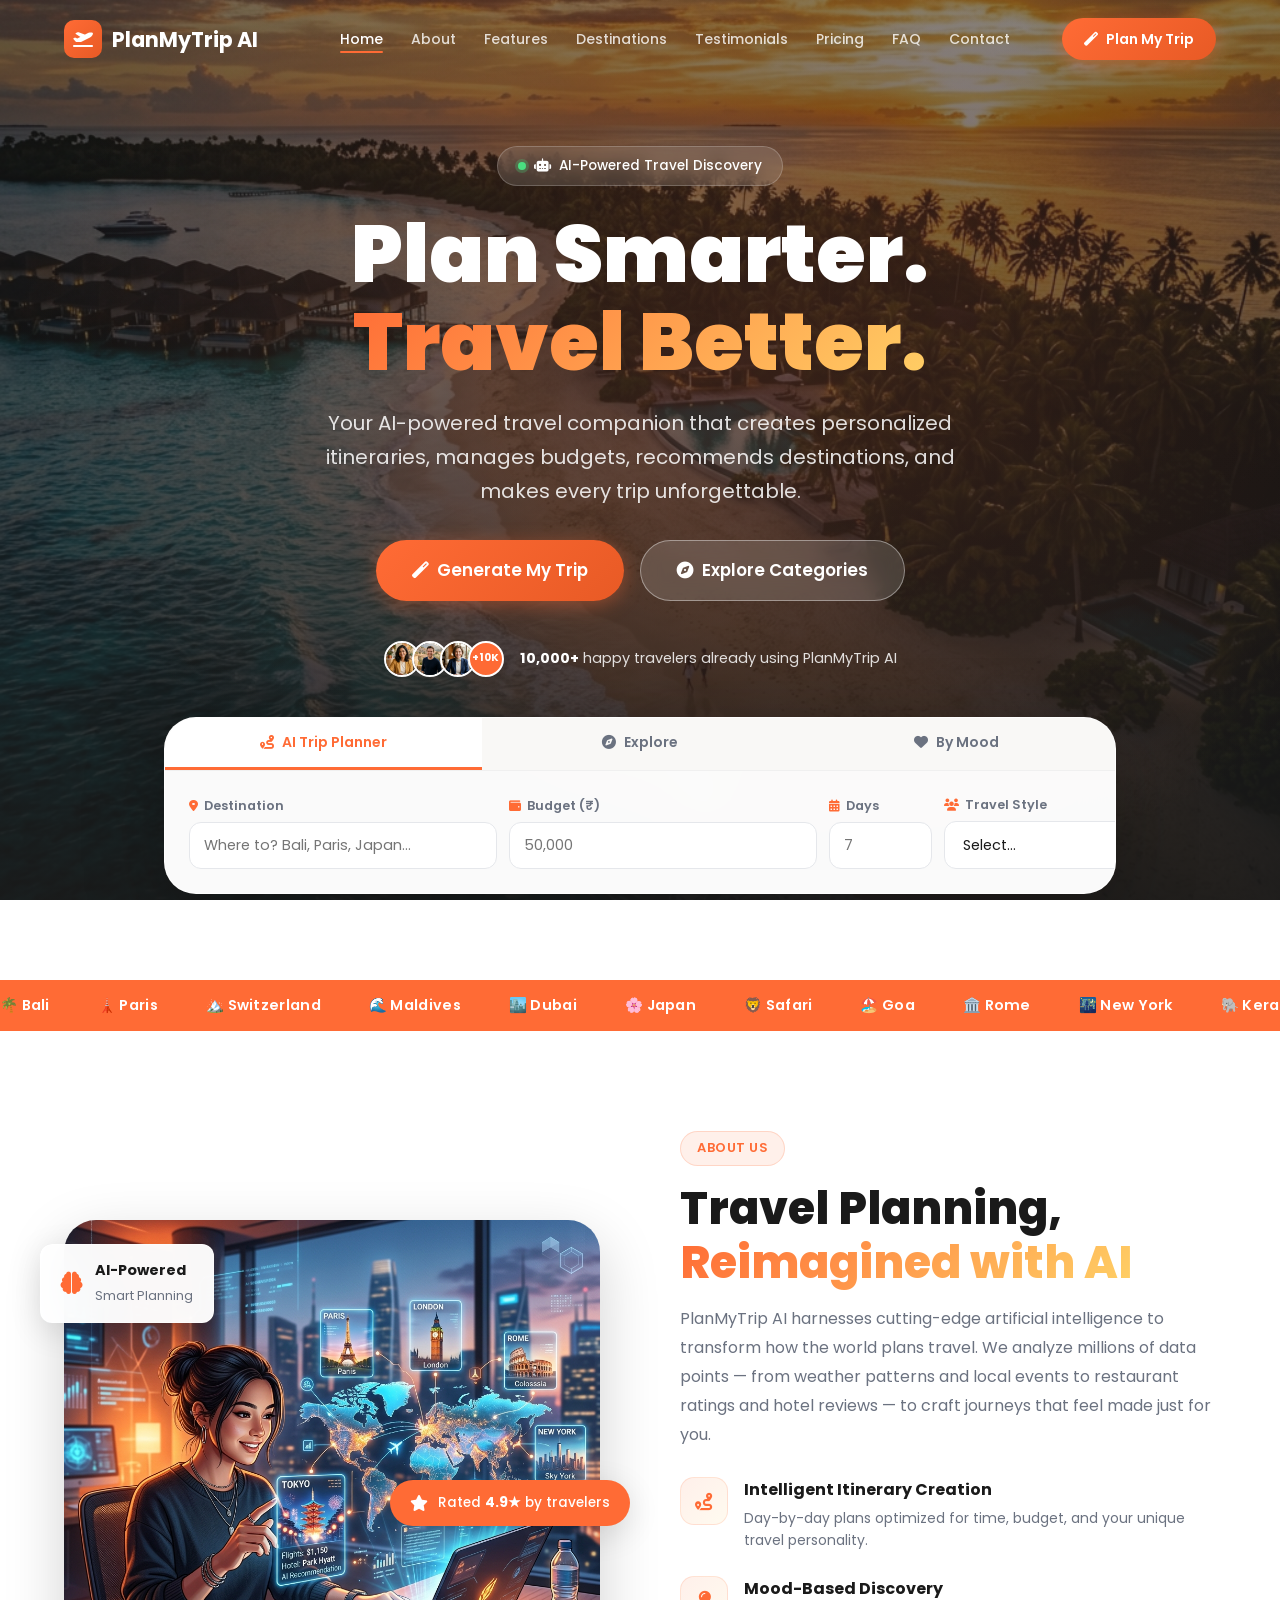
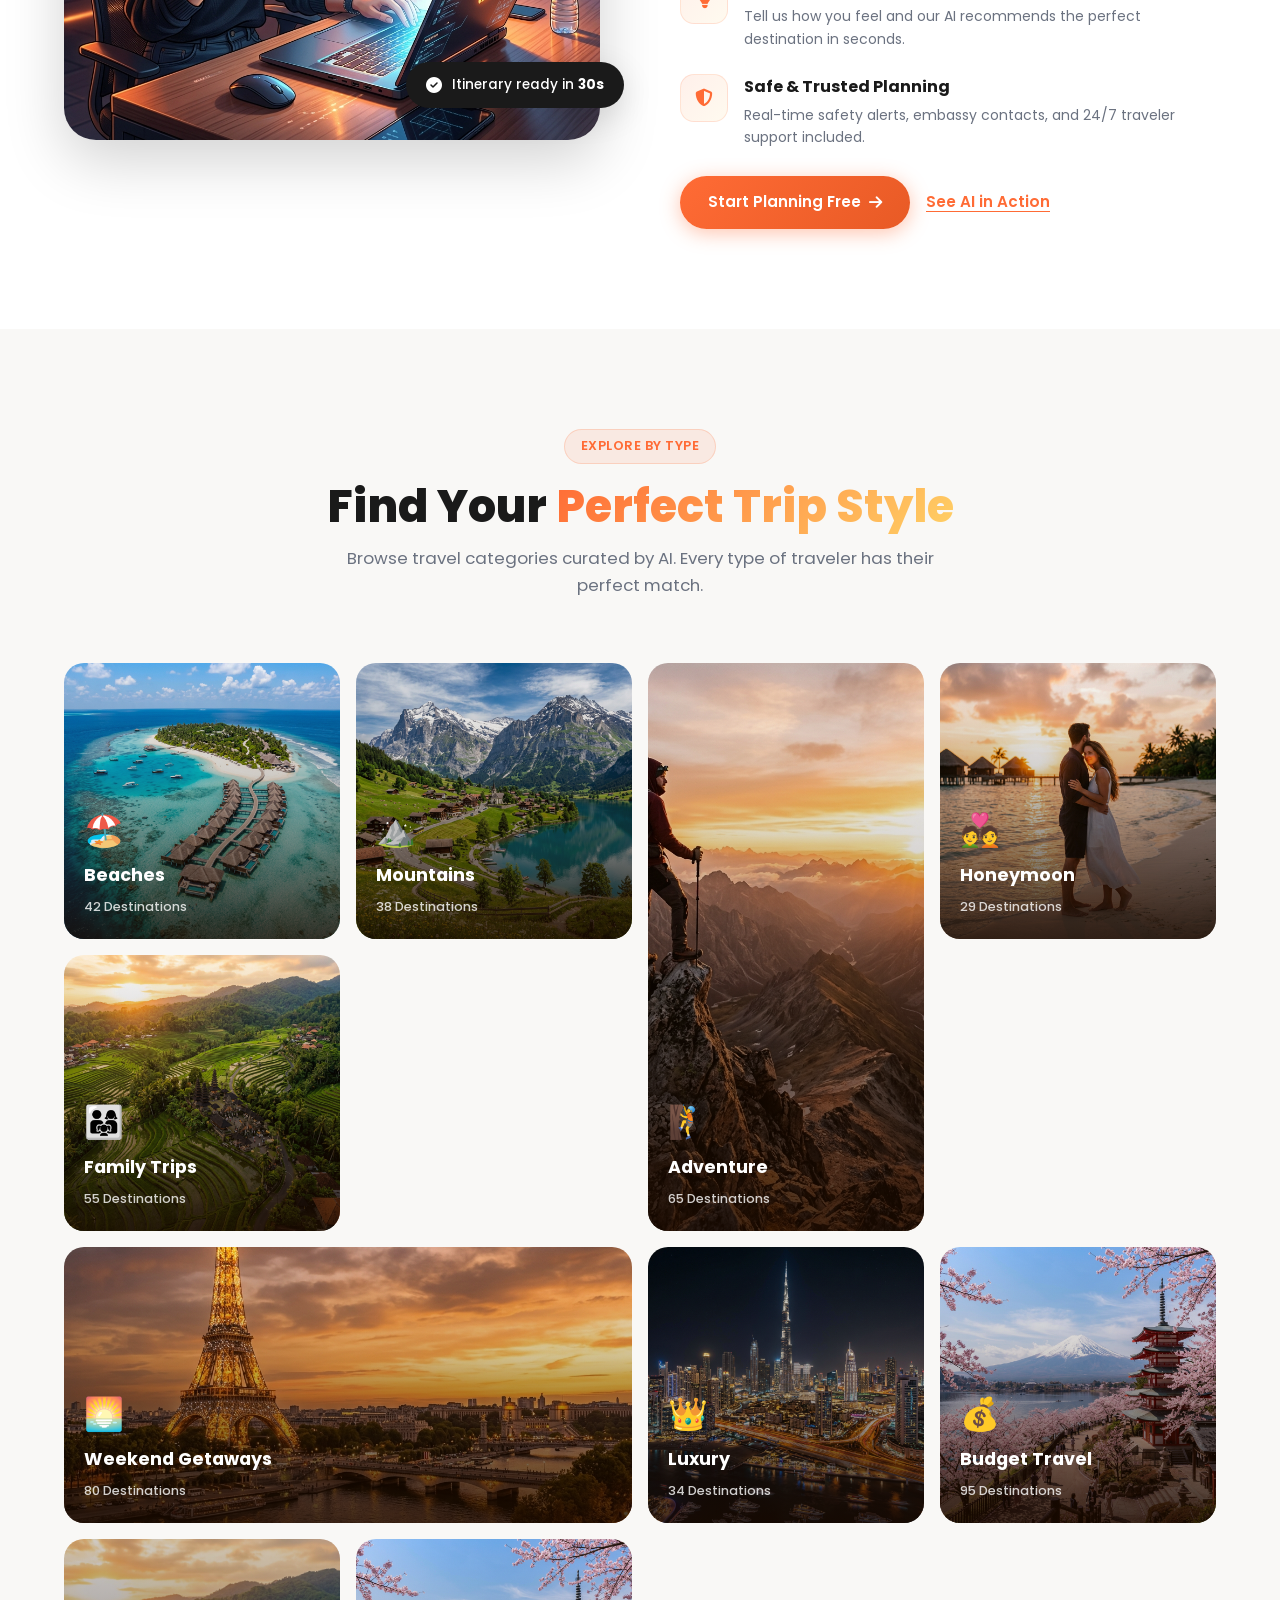
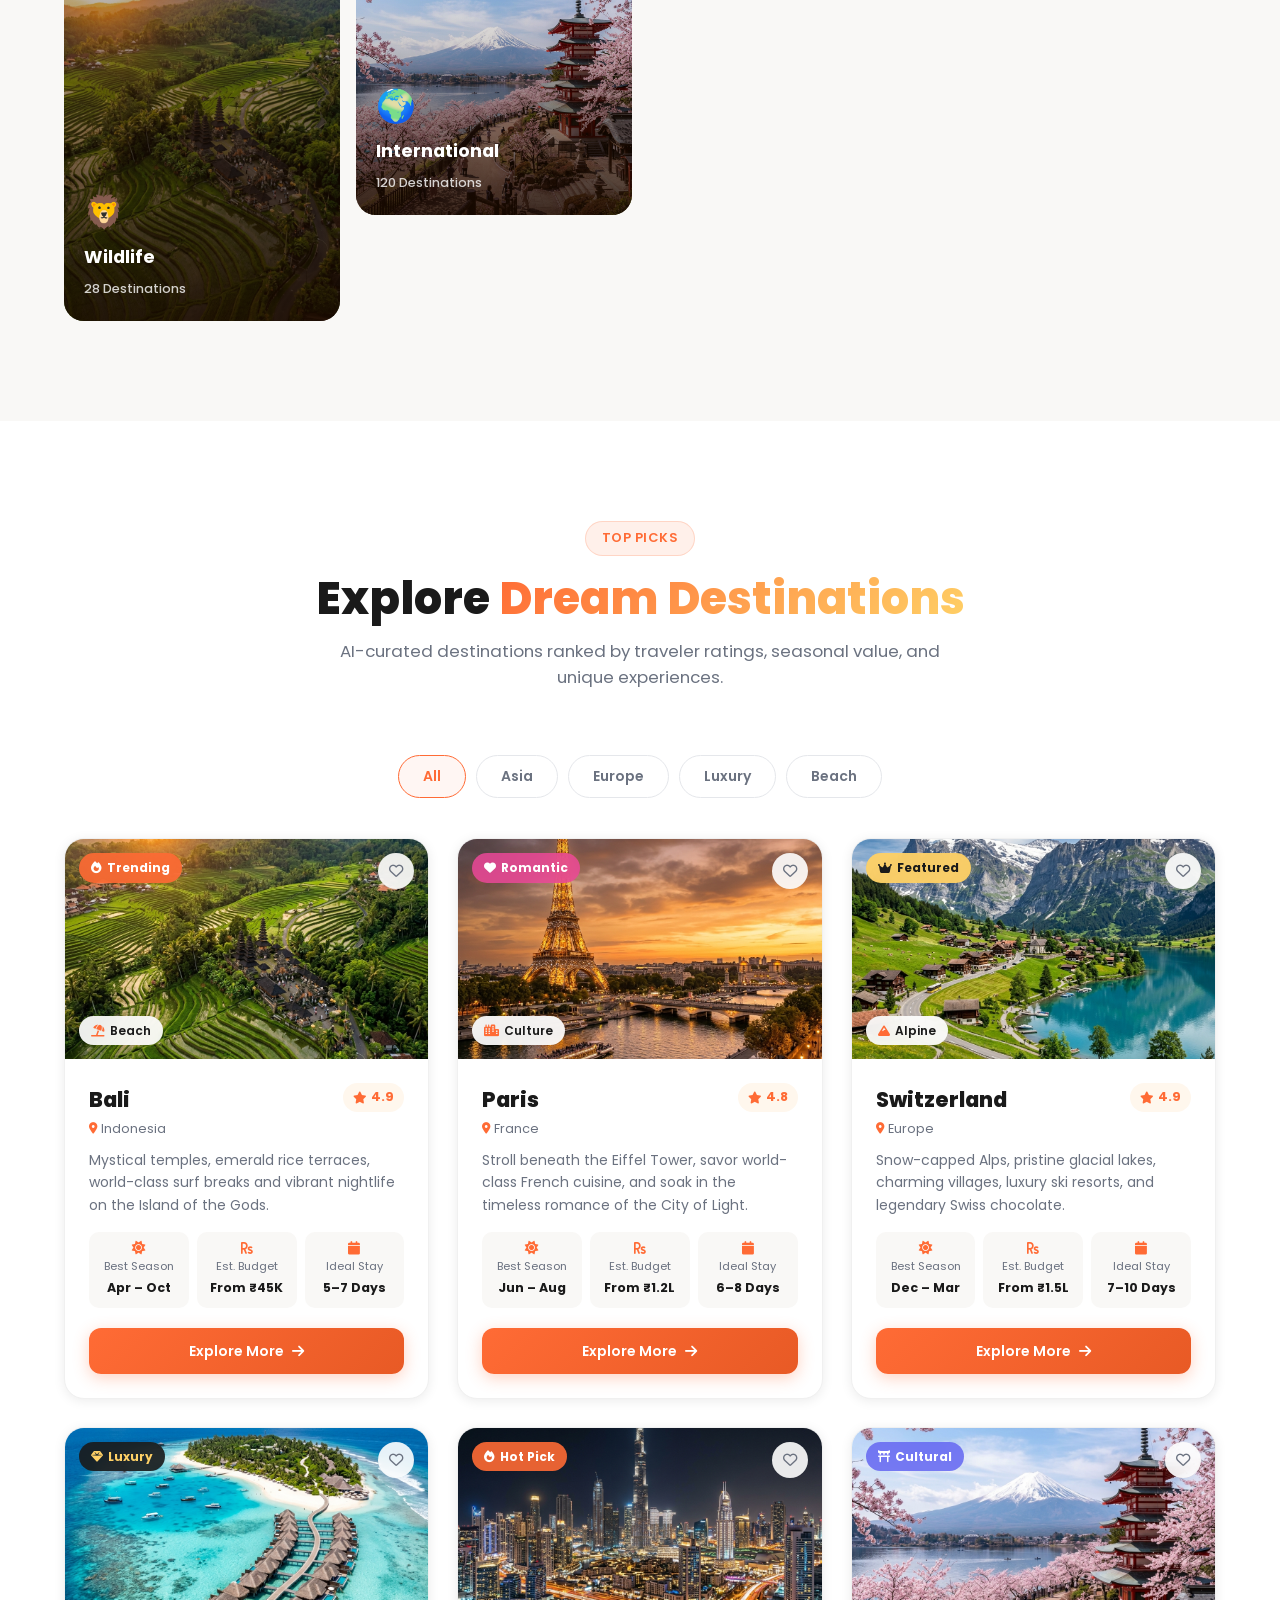
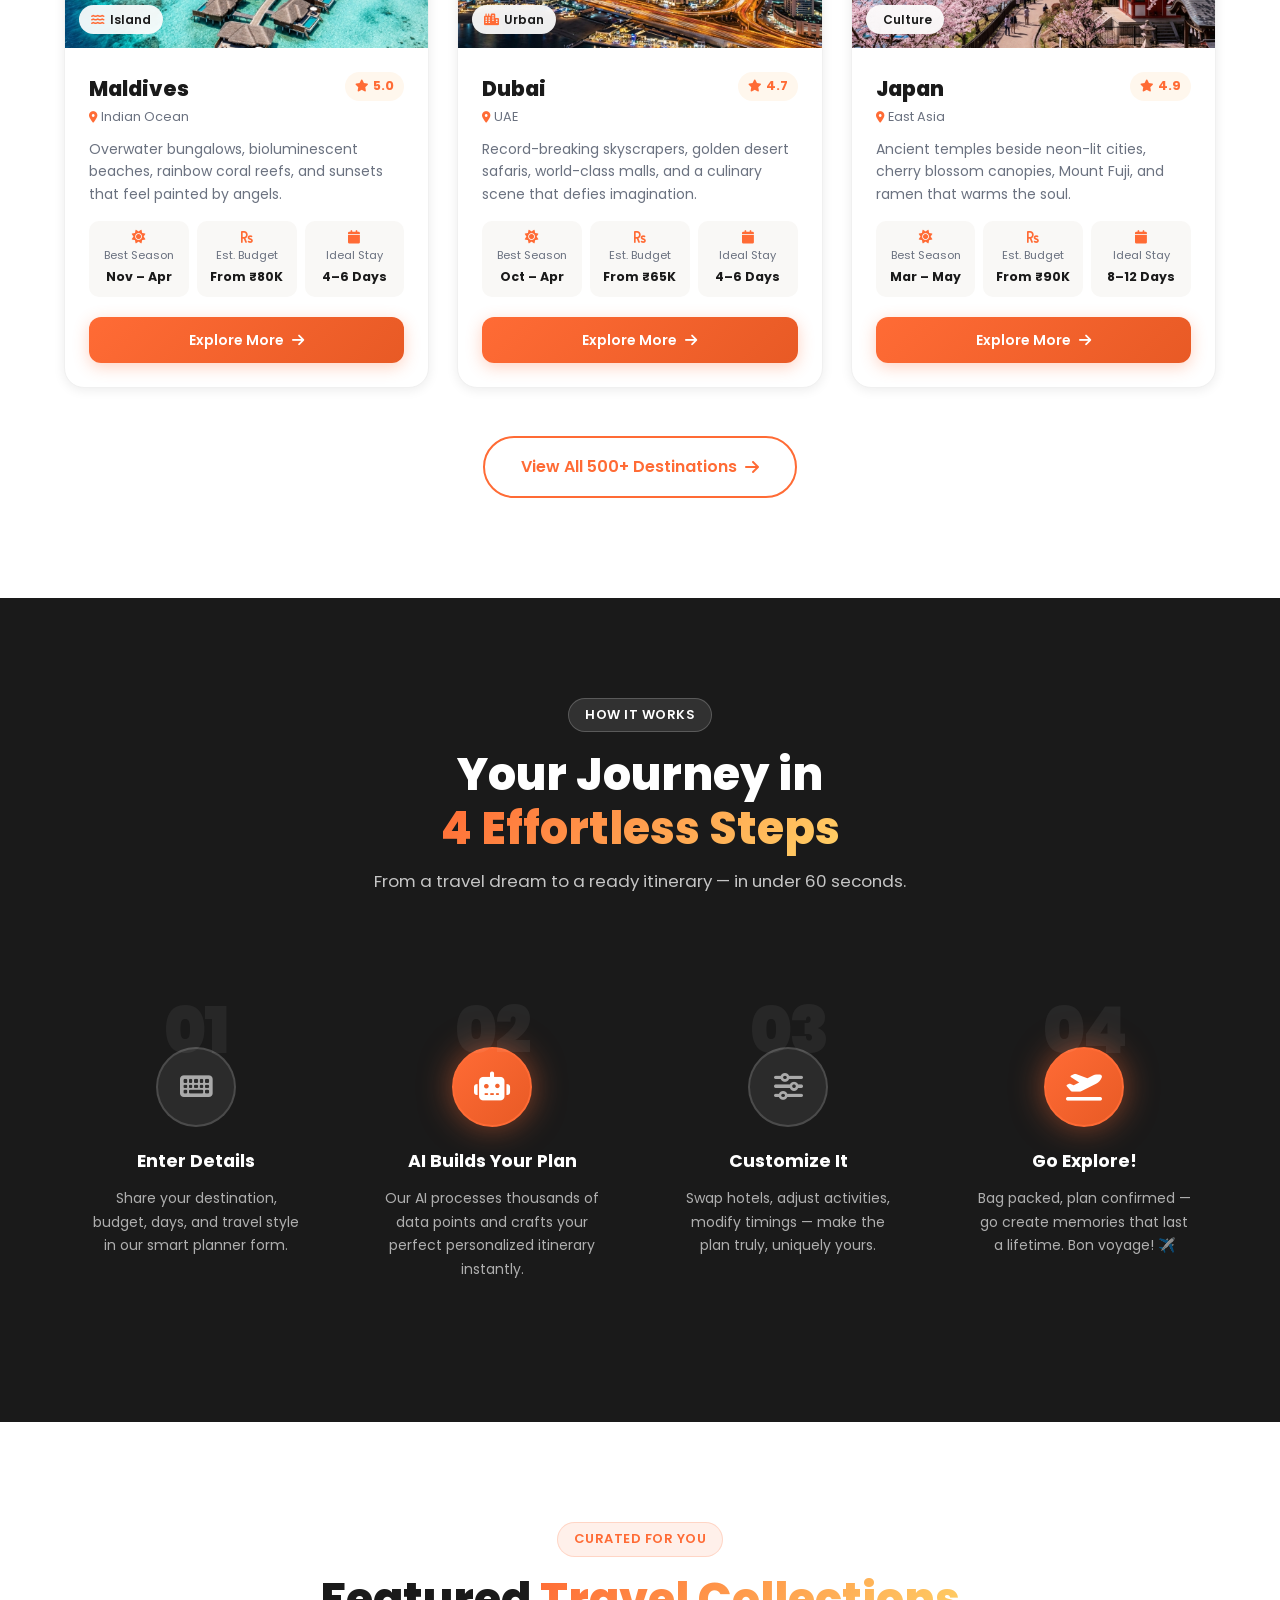
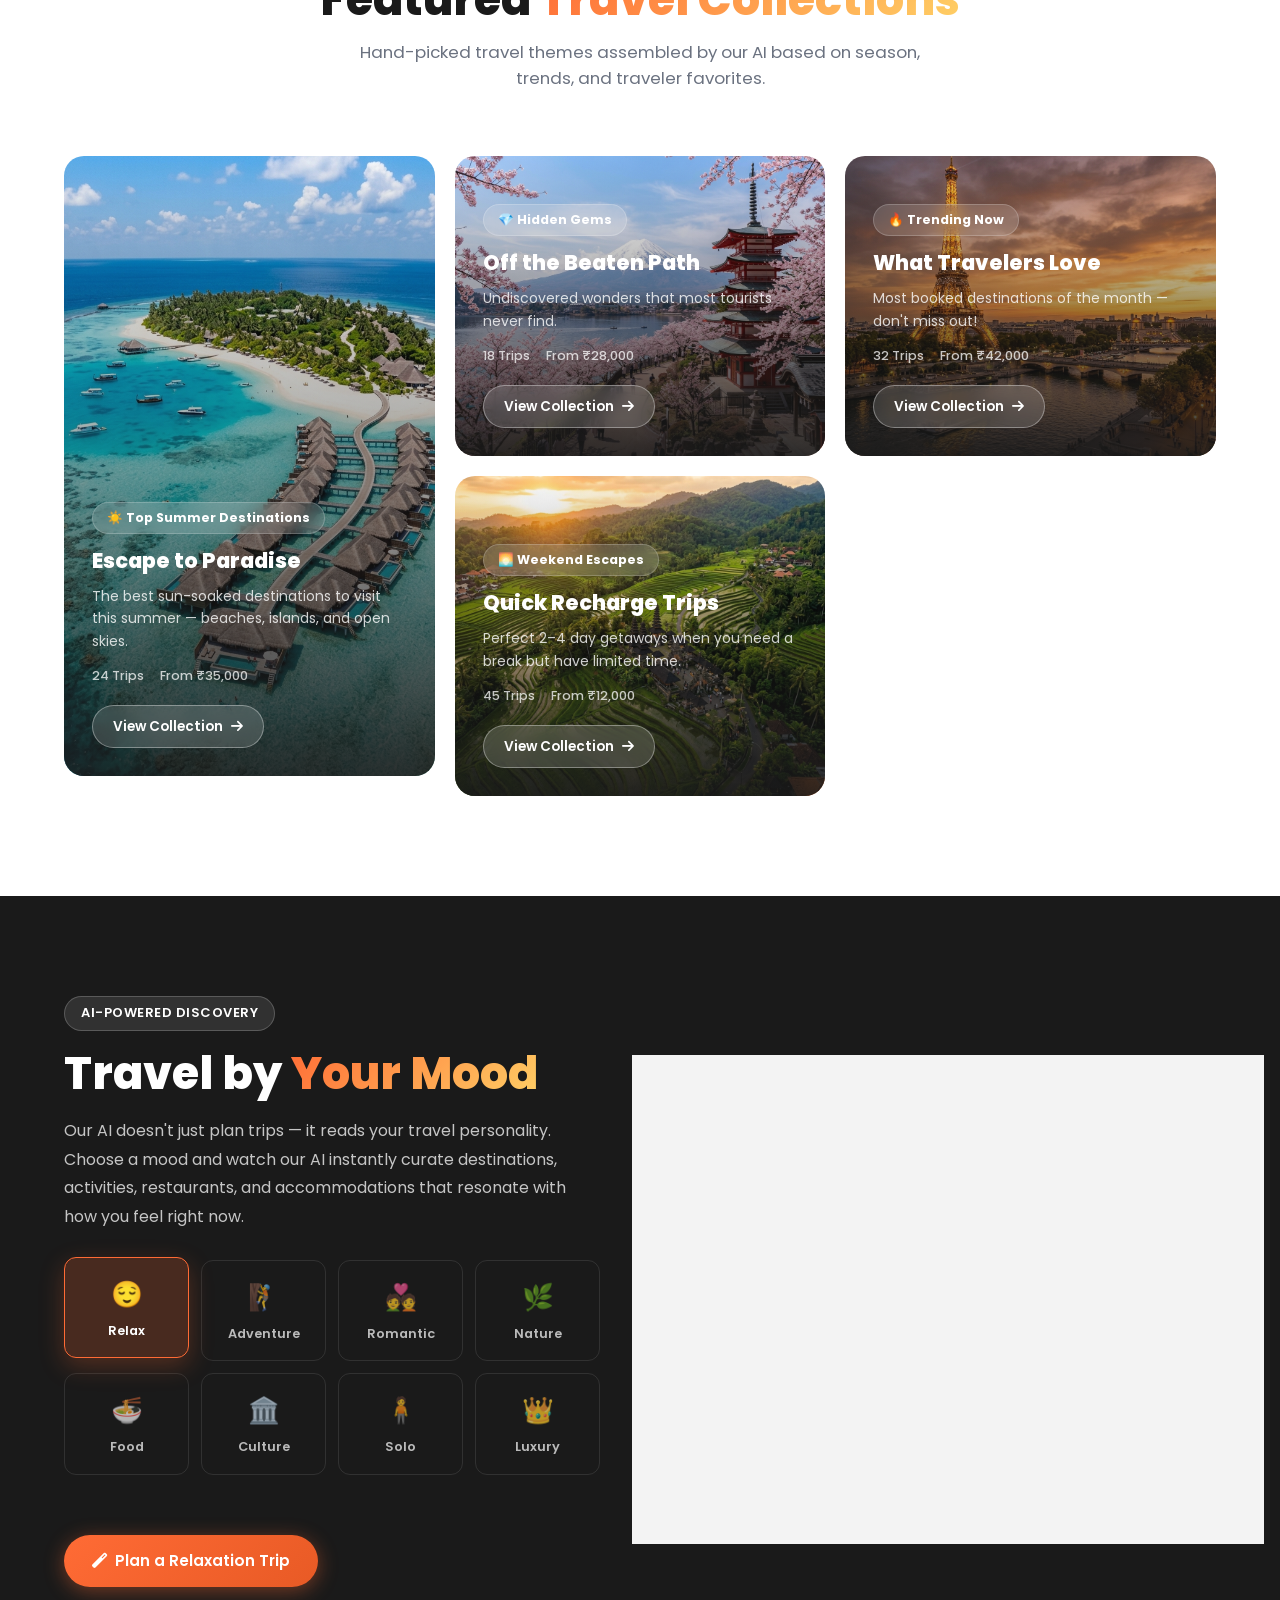
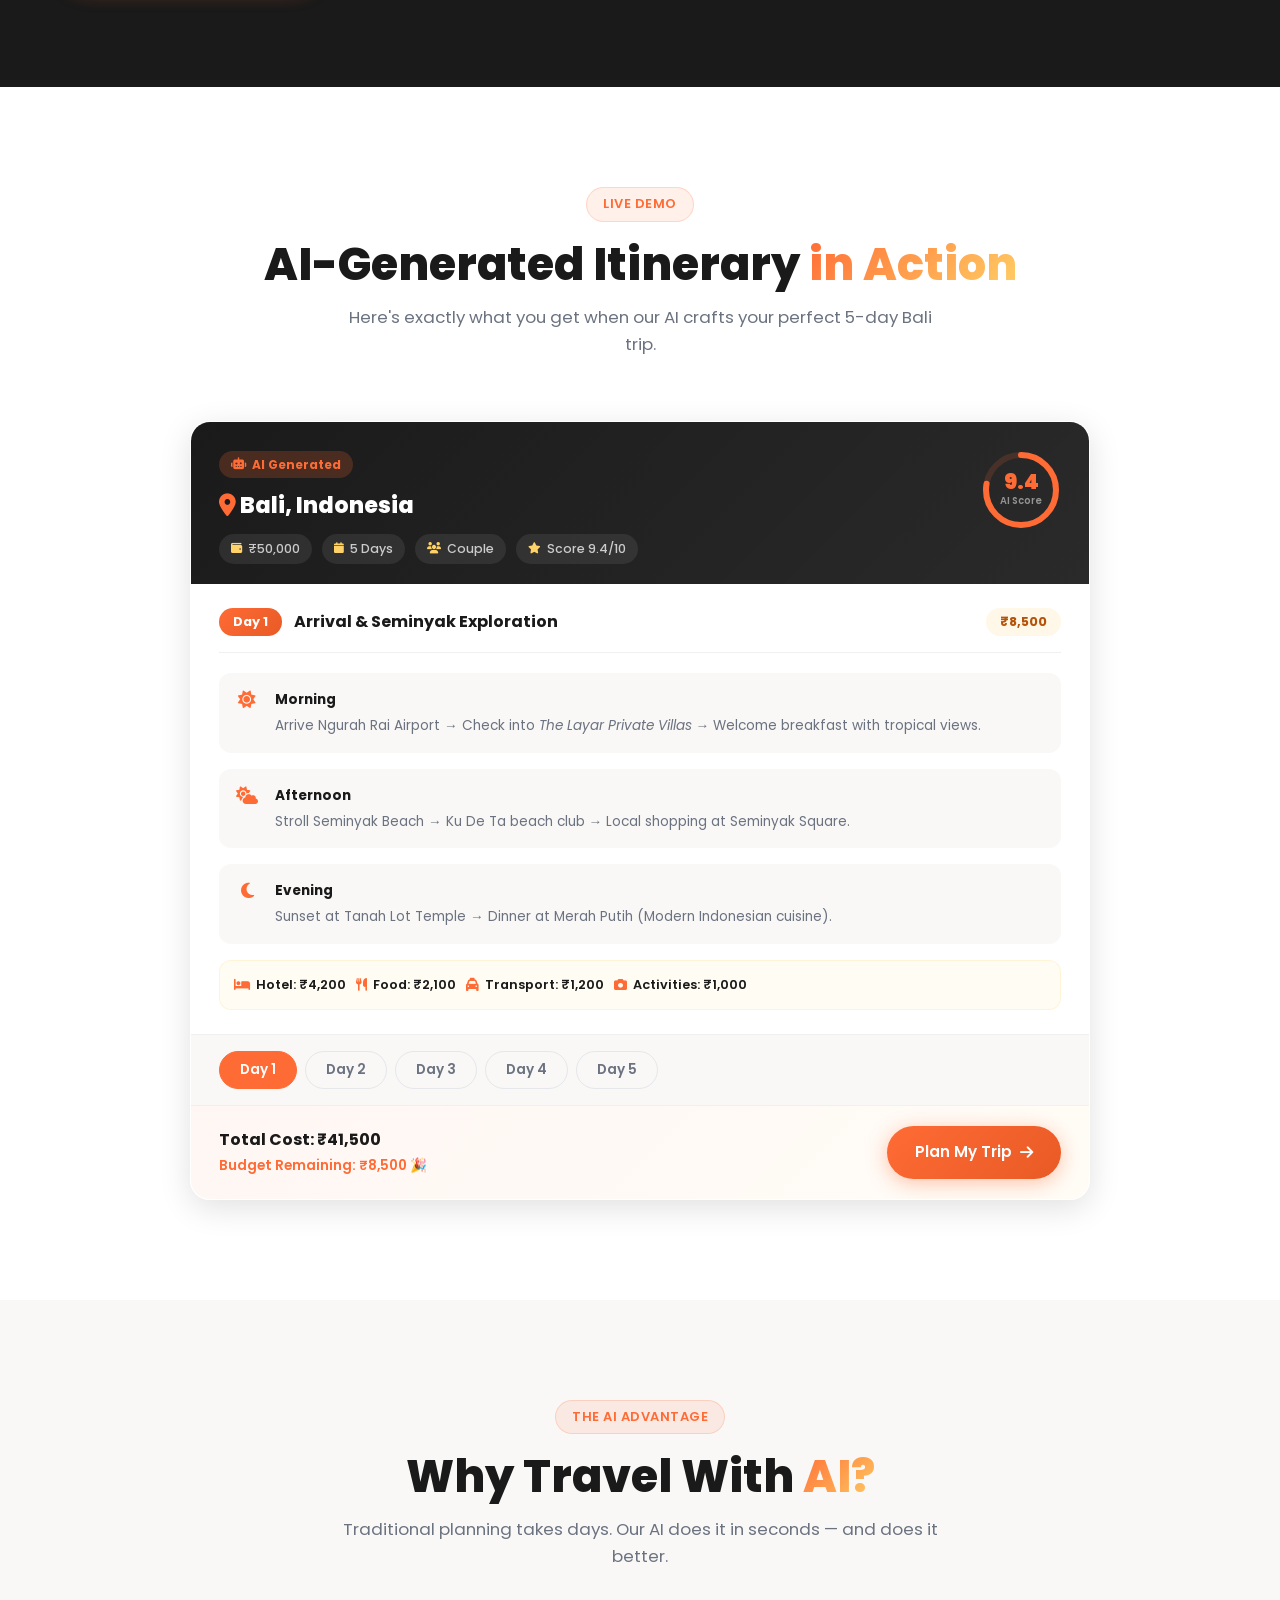
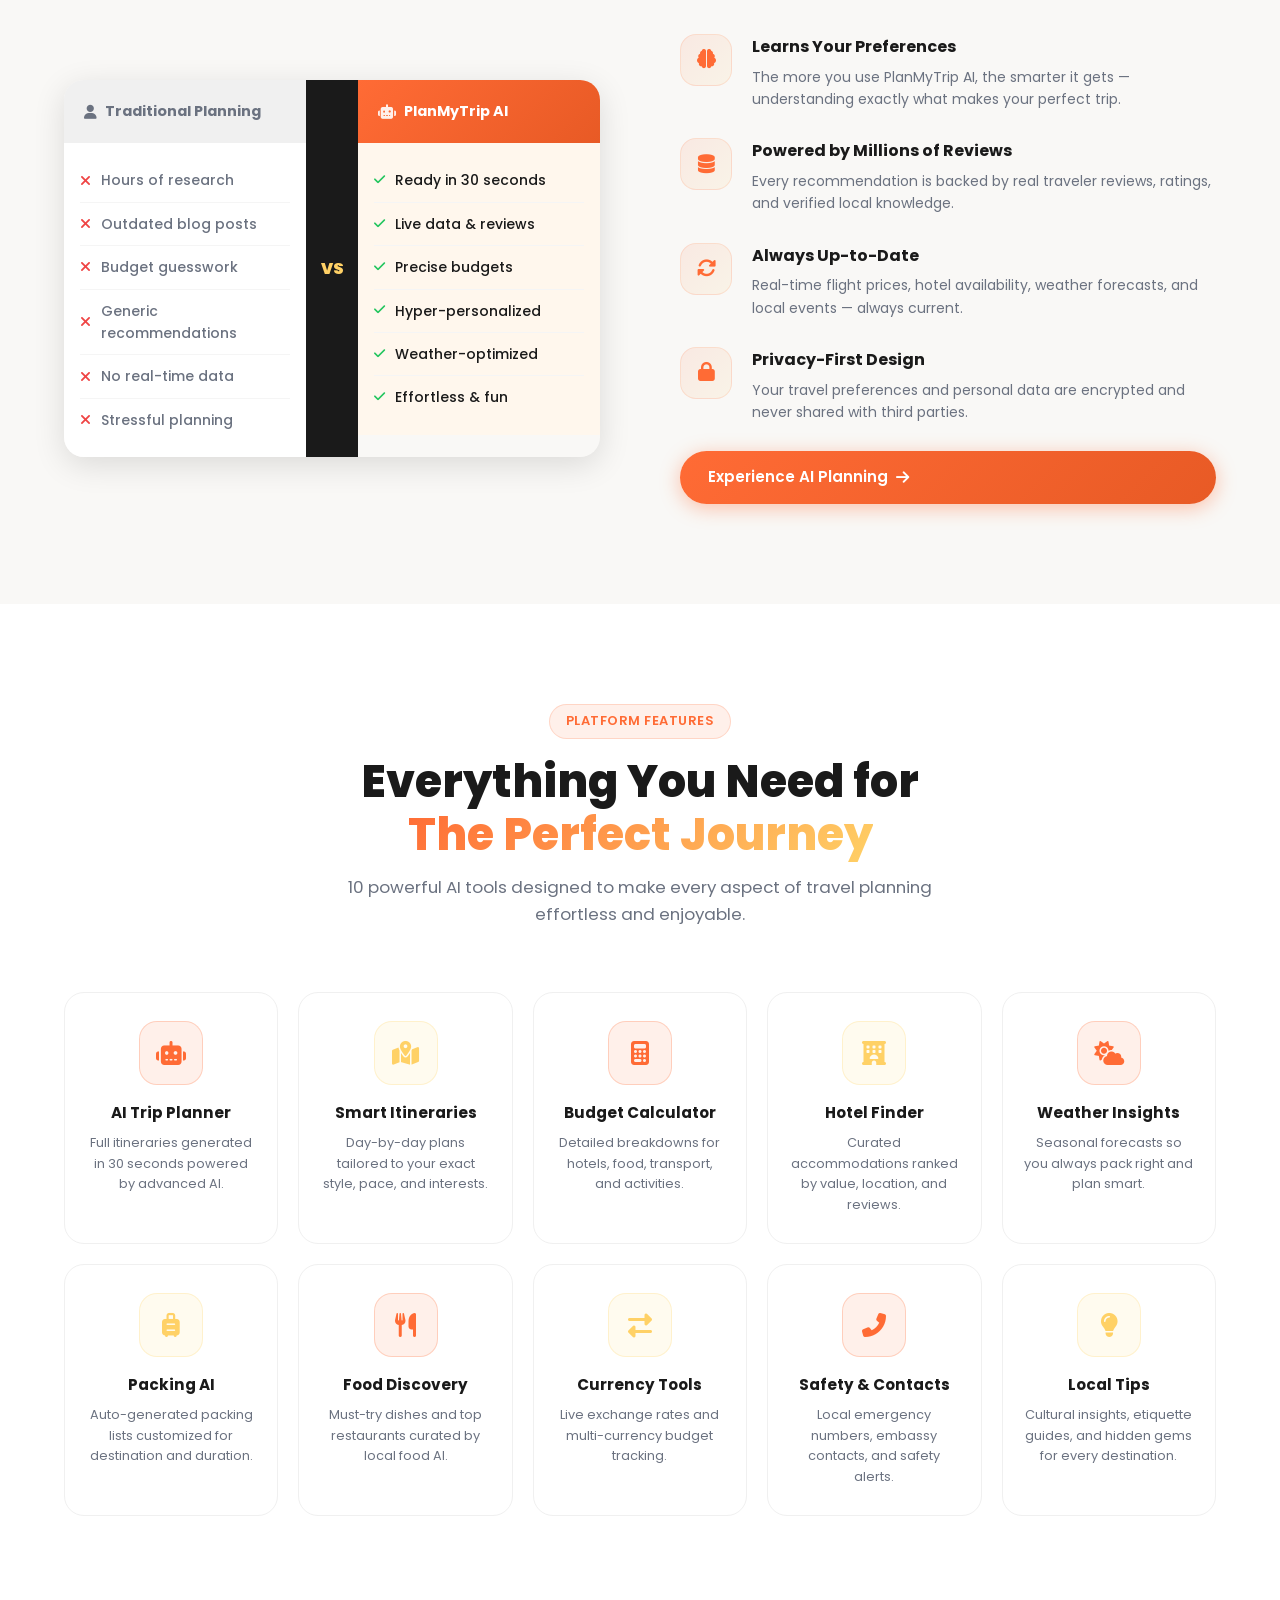
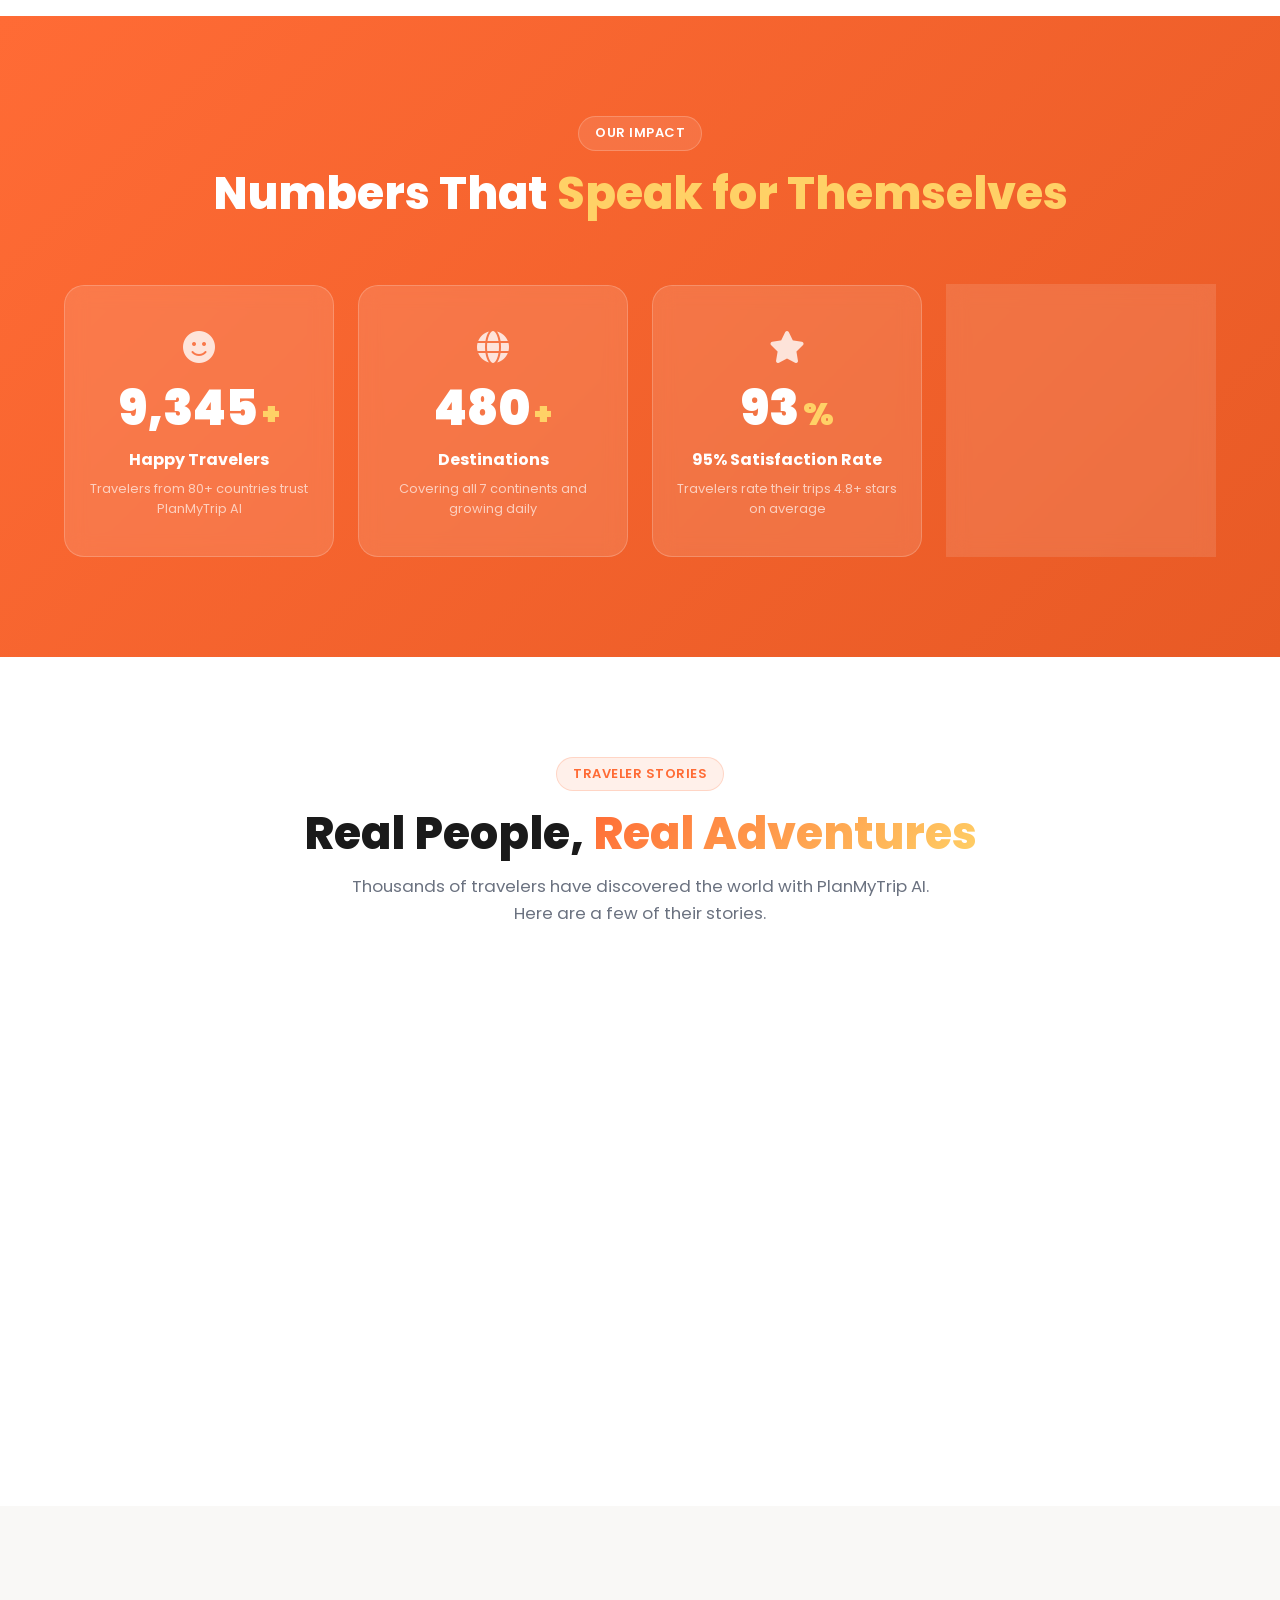
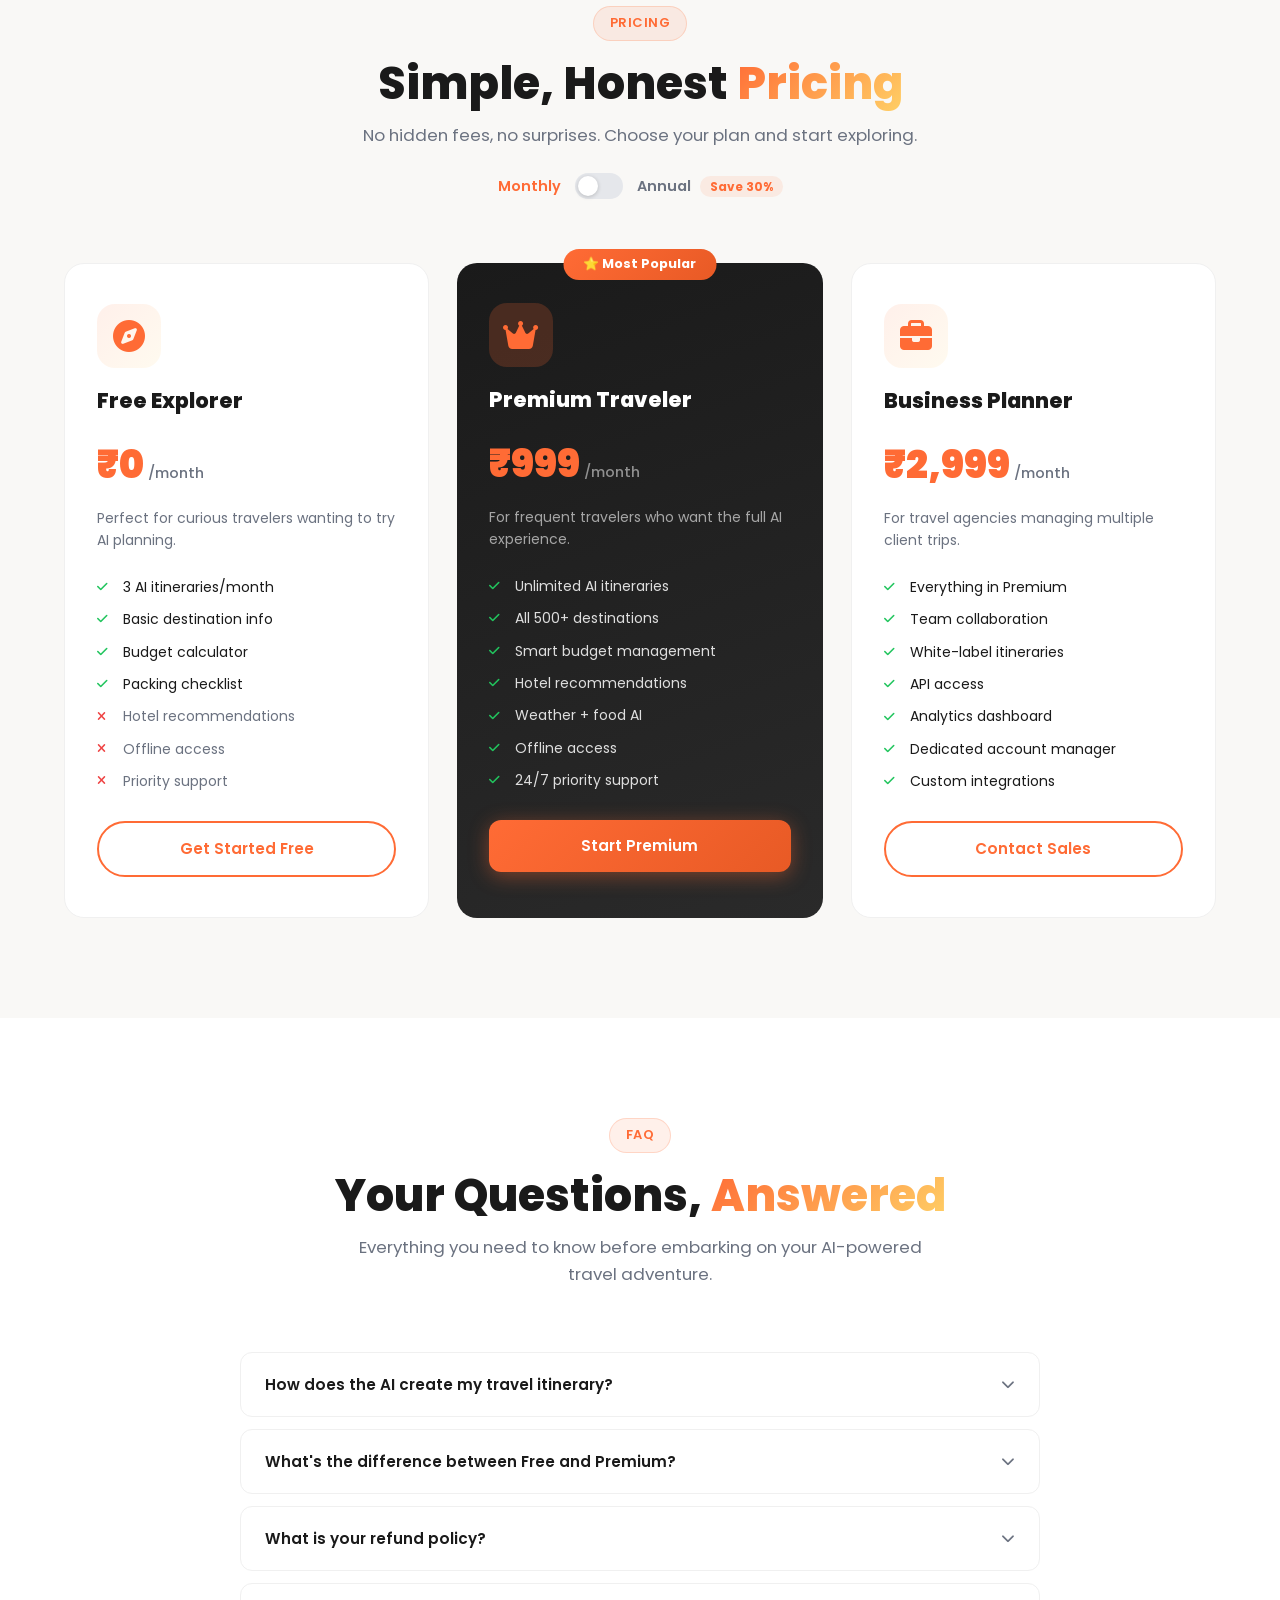
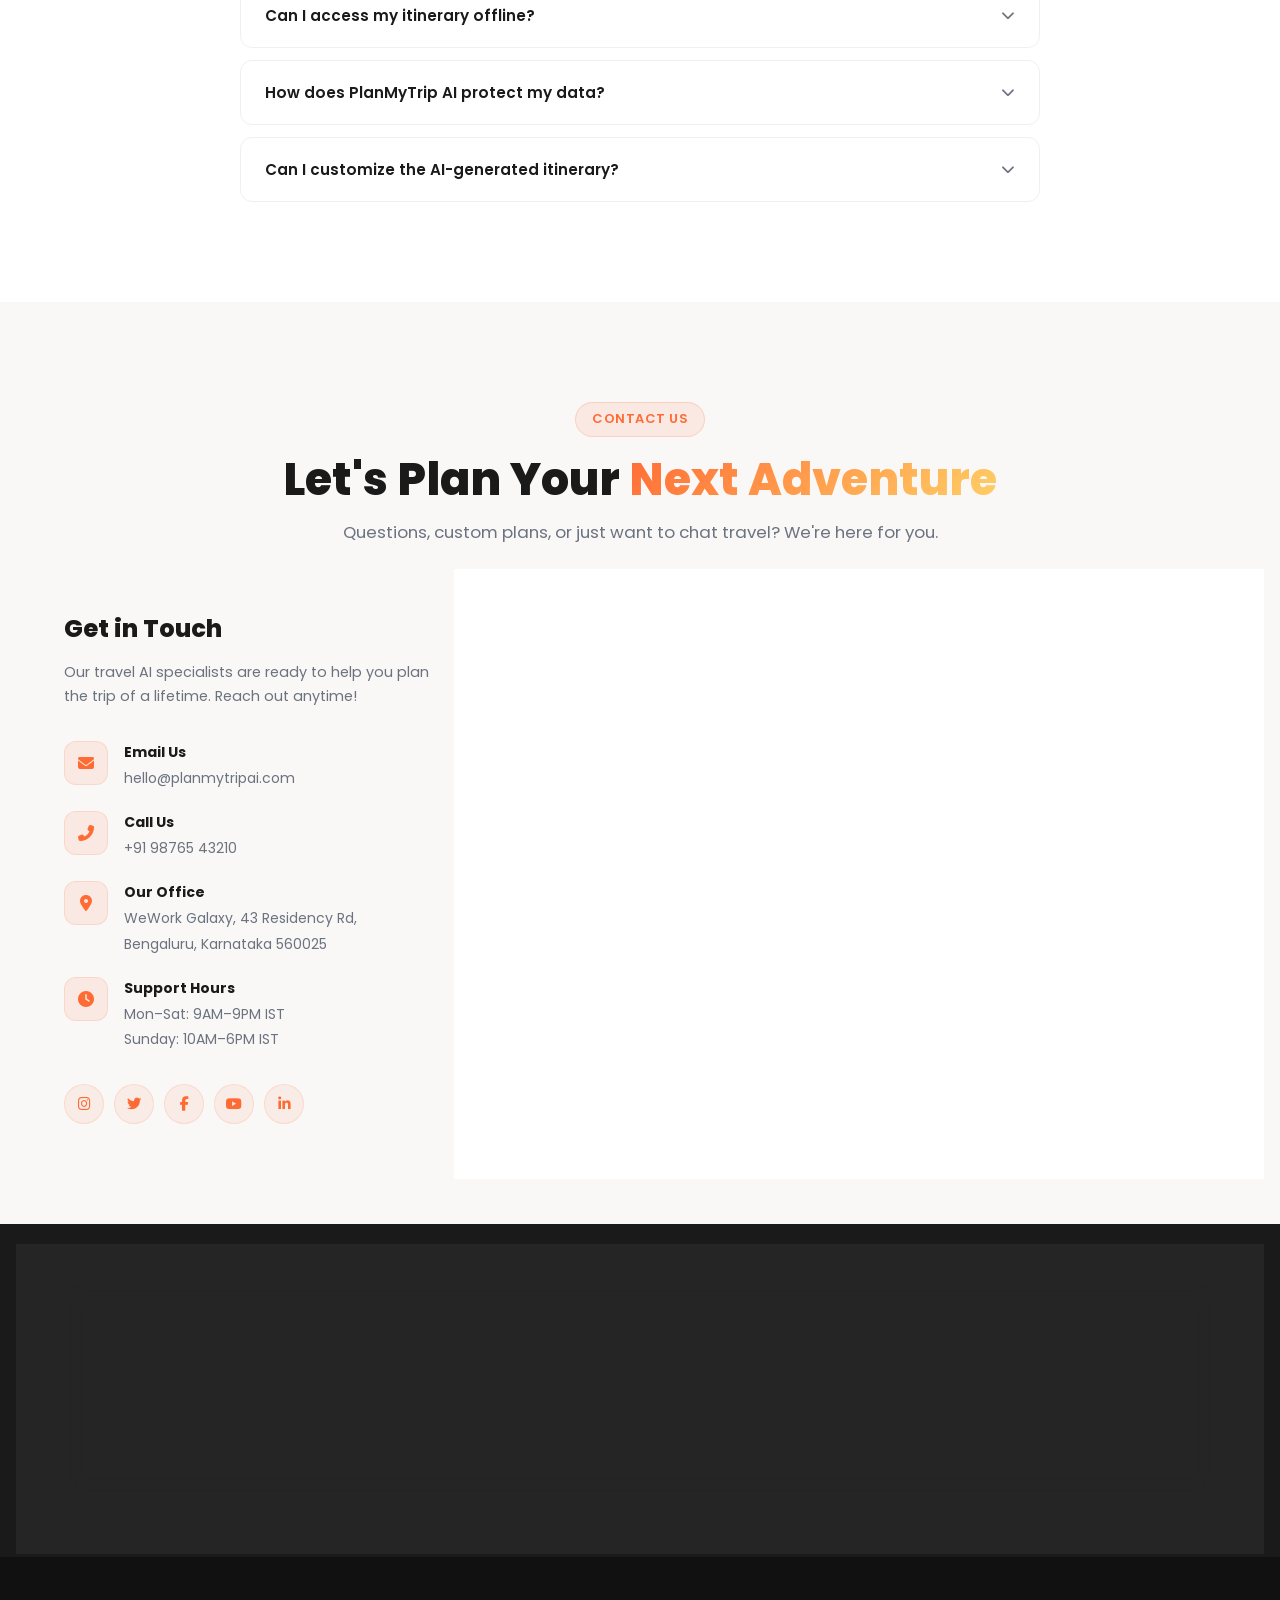
==== index.html @ 618ee1c9 "🚀 Initial commit - PlanMyTrip AI premium travel website" ====
<!DOCTYPE html>
<html lang="en">
<head>
  <meta charset="UTF-8"/>
  <meta name="viewport" content="width=device-width, initial-scale=1.0"/>
  <meta name="description" content="PlanMyTrip AI – Your AI-powered travel discovery platform. Explore destinations, get personalized itineraries, budget plans, and travel collections curated just for you."/>
  <meta name="keywords" content="AI travel planner, trip planner, personalized itinerary, travel AI, budget travel, PlanMyTrip, travel destinations, travel categories"/>
  <meta name="author" content="PlanMyTrip AI"/>
  <meta property="og:title" content="PlanMyTrip AI – Discover. Plan. Explore."/>
  <meta property="og:description" content="AI-powered travel discovery: personalized itineraries, mood-based inspiration, curated collections and more."/>
  <meta property="og:type" content="website"/>
  <title>PlanMyTrip AI – Discover. Plan. Explore.</title>
  <link rel="preconnect" href="https://fonts.googleapis.com"/>
  <link rel="preconnect" href="https://fonts.gstatic.com" crossorigin/>
  <link href="https://fonts.googleapis.com/css2?family=Poppins:wght@300;400;500;600;700;800;900&display=swap" rel="stylesheet"/>
  <link rel="stylesheet" href="https://cdnjs.cloudflare.com/ajax/libs/font-awesome/6.5.0/css/all.min.css"/>
  <link rel="stylesheet" href="style.css"/>
</head>
<body>

  <!-- ===== LOADING SCREEN ===== -->
  <div id="loader" class="loader" aria-hidden="true">
    <div class="loader-inner">
      <div class="loader-logo">
        <i class="fas fa-plane-departure"></i>
        <span>PlanMyTrip <strong>AI</strong></span>
      </div>
      <p class="loader-tagline">Discovering your world…</p>
      <div class="loader-bar"><div class="loader-progress"></div></div>
    </div>
  </div>

  <!-- ===== SCROLL TO TOP ===== -->
  <button id="scrollTopBtn" class="scroll-top-btn" aria-label="Scroll to top">
    <i class="fas fa-chevron-up"></i>
  </button>

  <!-- ===== NAVIGATION ===== -->
  <nav id="navbar" class="navbar" role="navigation" aria-label="Main navigation">
    <div class="nav-container">
      <a href="#home" class="nav-logo" aria-label="PlanMyTrip AI Home">
        <div class="nav-logo-icon"><i class="fas fa-plane-departure"></i></div>
        <span>PlanMyTrip <strong>AI</strong></span>
      </a>
      <ul class="nav-links" id="navLinks" role="list">
        <li><a href="#home" class="nav-link active">Home</a></li>
        <li><a href="#about" class="nav-link">About</a></li>
        <li><a href="#features" class="nav-link">Features</a></li>
        <li><a href="#destinations" class="nav-link">Destinations</a></li>
        <li><a href="#testimonials" class="nav-link">Testimonials</a></li>
        <li><a href="#pricing" class="nav-link">Pricing</a></li>
        <li><a href="#faq" class="nav-link">FAQ</a></li>
        <li><a href="#contact" class="nav-link">Contact</a></li>
      </ul>
      <a href="#search-bar" class="btn-primary nav-cta">
        <i class="fas fa-magic"></i> Plan My Trip
      </a>
      <button class="hamburger" id="hamburger" aria-label="Toggle menu" aria-expanded="false">
        <span></span><span></span><span></span>
      </button>
    </div>
  </nav>

  <!-- ===== HERO SECTION ===== -->
  <section id="home" class="hero" role="banner">
    <div class="hero-bg" aria-hidden="true">
      <img src="hero_bg.png" alt="" class="hero-bg-img"/>
      <div class="hero-overlay"></div>
      <div class="hero-gradient-overlay"></div>
    </div>
    <div class="hero-particles" aria-hidden="true" id="particles"></div>

    <div class="hero-content">
      <div class="hero-badge animate-in">
        <span class="badge-dot"></span>
        <i class="fas fa-robot"></i>
        <span>AI-Powered Travel Discovery</span>
      </div>
      <h1 class="hero-title animate-in delay-1">
        Plan Smarter.<br/><span class="hero-gradient-text">Travel Better.</span>
      </h1>
      <p class="hero-subtitle animate-in delay-2">Your AI-powered travel companion that creates personalized itineraries, manages budgets, recommends destinations, and makes every trip unforgettable.</p>
      <div class="hero-actions animate-in delay-3">
        <a href="#search-bar" class="btn-primary btn-lg pulse-btn">
          <i class="fas fa-magic"></i> Generate My Trip
        </a>
        <a href="#categories" class="btn-glass btn-lg">
          <i class="fas fa-compass"></i> Explore Categories
        </a>
      </div>
      <div class="hero-trust animate-in delay-4">
        <div class="trust-avatars">
          <img src="avatar1.png" alt="traveler"/>
          <img src="avatar2.png" alt="traveler"/>
          <img src="avatar3.png" alt="traveler"/>
          <div class="trust-more">+10K</div>
        </div>
        <p><strong>10,000+</strong> happy travelers already using PlanMyTrip AI</p>
      </div>
    </div>

    <!-- Smart Search Bar -->
    <div class="hero-search-wrapper" id="search-bar">
      <div class="search-card glass-card">
        <div class="search-tabs">
          <button class="search-tab active" data-tab="planner"><i class="fas fa-route"></i> AI Trip Planner</button>
          <button class="search-tab" data-tab="explore"><i class="fas fa-compass"></i> Explore</button>
          <button class="search-tab" data-tab="mood"><i class="fas fa-heart"></i> By Mood</button>
        </div>

        <!-- Planner Tab -->
        <div class="search-panel active" id="tab-planner">
          <form class="search-form" id="tripForm" novalidate>
            <div class="search-fields">
              <div class="search-field">
                <label for="destination"><i class="fas fa-map-marker-alt"></i> Destination</label>
                <input type="text" id="destination" name="destination" placeholder="Where to? Bali, Paris, Japan…" autocomplete="off" required/>
              </div>
              <div class="search-field">
                <label for="budget"><i class="fas fa-wallet"></i> Budget (₹)</label>
                <input type="number" id="budget" name="budget" placeholder="50,000" min="1000" required/>
              </div>
              <div class="search-field">
                <label for="days"><i class="fas fa-calendar-alt"></i> Days</label>
                <input type="number" id="days" name="days" placeholder="7" min="1" max="60" required/>
              </div>
              <div class="search-field">
                <label for="travelStyle"><i class="fas fa-users"></i> Travel Style</label>
                <select id="travelStyle" name="travelStyle" required>
                  <option value="" disabled selected>Select…</option>
                  <option value="solo">✈️ Solo Explorer</option>
                  <option value="couple">💑 Couple Getaway</option>
                  <option value="family">👨‍👩‍👧‍👦 Family Adventure</option>
                  <option value="friends">👯 Friends Trip</option>
                </select>
              </div>
              <button type="submit" class="btn-search" id="generateBtn">
                <i class="fas fa-magic"></i> <span>Generate</span>
              </button>
            </div>
          </form>
        </div>

        <!-- Explore Tab -->
        <div class="search-panel" id="tab-explore">
          <div class="explore-filters">
            <div class="filter-field">
              <label for="filter-dest"><i class="fas fa-map-marker-alt"></i> Destination</label>
              <input type="text" id="filter-dest" placeholder="Country, city, region…"/>
            </div>
            <div class="filter-field">
              <label for="filter-budget"><i class="fas fa-coins"></i> Budget Range</label>
              <select id="filter-budget">
                <option value="">Any budget</option>
                <option>Under ₹20,000</option>
                <option>₹20K – ₹50K</option>
                <option>₹50K – ₹1L</option>
                <option>₹1L+</option>
              </select>
            </div>
            <div class="filter-field">
              <label for="filter-duration"><i class="fas fa-clock"></i> Duration</label>
              <select id="filter-duration">
                <option value="">Any duration</option>
                <option>Weekend (2–3 days)</option>
                <option>Short Trip (4–7 days)</option>
                <option>Long Trip (8–14 days)</option>
                <option>Extended (15+ days)</option>
              </select>
            </div>
            <div class="filter-field">
              <label for="filter-category"><i class="fas fa-tag"></i> Category</label>
              <select id="filter-category">
                <option value="">All Categories</option>
                <option>🏖️ Beaches</option>
                <option>⛰️ Mountains</option>
                <option>🧗 Adventure</option>
                <option>💑 Honeymoon</option>
                <option>👨‍👩‍👧 Family</option>
                <option>🦁 Wildlife</option>
                <option>👑 Luxury</option>
              </select>
            </div>
            <button class="btn-search" onclick="showSearchResult()">
              <i class="fas fa-search"></i> <span>Search</span>
            </button>
          </div>
        </div>

        <!-- Mood Tab -->
        <div class="search-panel" id="tab-mood">
          <p class="mood-label">How are you feeling today?</p>
          <div class="mood-pills">
            <button class="mood-pill" data-mood="relax" onclick="planByMood(this)">😌 Relax</button>
            <button class="mood-pill" data-mood="adventure" onclick="planByMood(this)">🧗 Adventure</button>
            <button class="mood-pill" data-mood="romantic" onclick="planByMood(this)">💑 Romantic</button>
            <button class="mood-pill" data-mood="nature" onclick="planByMood(this)">🌿 Nature</button>
            <button class="mood-pill" data-mood="food" onclick="planByMood(this)">🍜 Food</button>
            <button class="mood-pill" data-mood="culture" onclick="planByMood(this)">🏛️ Culture</button>
            <button class="mood-pill" data-mood="solo" onclick="planByMood(this)">🧍 Solo</button>
            <button class="mood-pill" data-mood="luxury" onclick="planByMood(this)">👑 Luxury</button>
          </div>
        </div>
      </div>
    </div>
  </section>

  <!-- ===== MARQUEE STRIP ===== -->
  <div class="marquee-strip" aria-hidden="true">
    <div class="marquee-track">
      <span>🌴 Bali</span><span>🗼 Paris</span><span>🏔️ Switzerland</span><span>🌊 Maldives</span>
      <span>🏙️ Dubai</span><span>🌸 Japan</span><span>🦁 Safari</span><span>🏖️ Goa</span>
      <span>🏛️ Rome</span><span>🌃 New York</span><span>🐘 Kerala</span><span>🌺 Thailand</span>
      <span>🌴 Bali</span><span>🗼 Paris</span><span>🏔️ Switzerland</span><span>🌊 Maldives</span>
      <span>🏙️ Dubai</span><span>🌸 Japan</span><span>🦁 Safari</span><span>🏖️ Goa</span>
      <span>🏛️ Rome</span><span>🌃 New York</span><span>🐘 Kerala</span><span>🌺 Thailand</span>
    </div>
  </div>

  <!-- ===== ABOUT SECTION ===== -->
  <section id="about" class="about section-padding" aria-labelledby="about-heading">
    <div class="container">
      <div class="about-grid">
        <div class="about-image reveal">
          <div class="about-img-wrapper">
            <img src="about_bg.png" alt="AI travel planning technology" loading="lazy"/>
            <div class="about-img-badge glass-card">
              <i class="fas fa-brain"></i>
              <div><strong>AI-Powered</strong><span>Smart Planning</span></div>
            </div>
            <div class="about-floating-pill">
              <i class="fas fa-check-circle"></i>
              <span>Itinerary ready in <strong>30s</strong></span>
            </div>
            <div class="about-floating-pill pill-2">
              <i class="fas fa-star"></i>
              <span>Rated <strong>4.9★</strong> by travelers</span>
            </div>
          </div>
        </div>
        <div class="about-content reveal">
          <div class="section-tag">About Us</div>
          <h2 id="about-heading" class="section-title">Travel Planning,<br/><span class="text-gradient">Reimagined with AI</span></h2>
          <p class="section-desc">PlanMyTrip AI harnesses cutting-edge artificial intelligence to transform how the world plans travel. We analyze millions of data points — from weather patterns and local events to restaurant ratings and hotel reviews — to craft journeys that feel made just for you.</p>
          <div class="about-features">
            <div class="about-feature-item">
              <div class="about-feature-icon"><i class="fas fa-route"></i></div>
              <div>
                <h3>Intelligent Itinerary Creation</h3>
                <p>Day-by-day plans optimized for time, budget, and your unique travel personality.</p>
              </div>
            </div>
            <div class="about-feature-item">
              <div class="about-feature-icon"><i class="fas fa-lightbulb"></i></div>
              <div>
                <h3>Mood-Based Discovery</h3>
                <p>Tell us how you feel and our AI recommends the perfect destination in seconds.</p>
              </div>
            </div>
            <div class="about-feature-item">
              <div class="about-feature-icon"><i class="fas fa-shield-alt"></i></div>
              <div>
                <h3>Safe &amp; Trusted Planning</h3>
                <p>Real-time safety alerts, embassy contacts, and 24/7 traveler support included.</p>
              </div>
            </div>
          </div>
          <div class="about-ctas">
            <a href="#search-bar" class="btn-primary">Start Planning Free <i class="fas fa-arrow-right"></i></a>
            <a href="#ai-inspiration" class="btn-ghost">See AI in Action</a>
          </div>
        </div>
      </div>
    </div>
  </section>

  <!-- ===== TRAVEL CATEGORIES ===== -->
  <section id="categories" class="categories section-padding bg-light" aria-labelledby="cat-heading">
    <div class="container">
      <div class="section-header reveal">
        <div class="section-tag">Explore by Type</div>
        <h2 id="cat-heading" class="section-title">Find Your <span class="text-gradient">Perfect Trip Style</span></h2>
        <p class="section-subtitle">Browse travel categories curated by AI. Every type of traveler has their perfect match.</p>
      </div>
      <div class="categories-grid">
        <div class="cat-card reveal" tabindex="0" onclick="filterCategory('beaches')" style="--cat-bg: url('maldives.png')">
          <div class="cat-overlay"></div>
          <div class="cat-content">
            <div class="cat-icon">🏖️</div>
            <h3>Beaches</h3>
            <span class="cat-count">42 Destinations</span>
          </div>
        </div>
        <div class="cat-card reveal" tabindex="0" onclick="filterCategory('mountains')" style="--cat-bg: url('switzerland.png')">
          <div class="cat-overlay"></div>
          <div class="cat-content">
            <div class="cat-icon">⛰️</div>
            <h3>Mountains</h3>
            <span class="cat-count">38 Destinations</span>
          </div>
        </div>
        <div class="cat-card cat-tall reveal" tabindex="0" onclick="filterCategory('adventure')" style="--cat-bg: url('adventure.png')">
          <div class="cat-overlay"></div>
          <div class="cat-content">
            <div class="cat-icon">🧗</div>
            <h3>Adventure</h3>
            <span class="cat-count">65 Destinations</span>
          </div>
        </div>
        <div class="cat-card reveal" tabindex="0" onclick="filterCategory('honeymoon')" style="--cat-bg: url('honeymoon.png')">
          <div class="cat-overlay"></div>
          <div class="cat-content">
            <div class="cat-icon">💑</div>
            <h3>Honeymoon</h3>
            <span class="cat-count">29 Destinations</span>
          </div>
        </div>
        <div class="cat-card reveal" tabindex="0" onclick="filterCategory('family')" style="--cat-bg: url('bali.png')">
          <div class="cat-overlay"></div>
          <div class="cat-content">
            <div class="cat-icon">👨‍👩‍👧</div>
            <h3>Family Trips</h3>
            <span class="cat-count">55 Destinations</span>
          </div>
        </div>
        <div class="cat-card cat-wide reveal" tabindex="0" onclick="filterCategory('weekend')" style="--cat-bg: url('paris.png')">
          <div class="cat-overlay"></div>
          <div class="cat-content">
            <div class="cat-icon">🌅</div>
            <h3>Weekend Getaways</h3>
            <span class="cat-count">80 Destinations</span>
          </div>
        </div>
        <div class="cat-card reveal" tabindex="0" onclick="filterCategory('luxury')" style="--cat-bg: url('dubai.png')">
          <div class="cat-overlay"></div>
          <div class="cat-content">
            <div class="cat-icon">👑</div>
            <h3>Luxury</h3>
            <span class="cat-count">34 Destinations</span>
          </div>
        </div>
        <div class="cat-card reveal" tabindex="0" onclick="filterCategory('budget')" style="--cat-bg: url('japan.png')">
          <div class="cat-overlay"></div>
          <div class="cat-content">
            <div class="cat-icon">💰</div>
            <h3>Budget Travel</h3>
            <span class="cat-count">95 Destinations</span>
          </div>
        </div>
        <div class="cat-card cat-tall reveal" tabindex="0" onclick="filterCategory('wildlife')" style="--cat-bg: url('bali.png')">
          <div class="cat-overlay" style="background: linear-gradient(to top, rgba(26,10,0,0.85), rgba(26,10,0,0.2));"></div>
          <div class="cat-content">
            <div class="cat-icon">🦁</div>
            <h3>Wildlife</h3>
            <span class="cat-count">28 Destinations</span>
          </div>
        </div>
        <div class="cat-card reveal" tabindex="0" onclick="filterCategory('international')" style="--cat-bg: url('japan.png')">
          <div class="cat-overlay"></div>
          <div class="cat-content">
            <div class="cat-icon">🌍</div>
            <h3>International</h3>
            <span class="cat-count">120 Destinations</span>
          </div>
        </div>
      </div>
    </div>
  </section>

  <!-- ===== EXPLORE DESTINATIONS ===== -->
  <section id="destinations" class="destinations section-padding" aria-labelledby="dest-heading">
    <div class="container">
      <div class="section-header reveal">
        <div class="section-tag">Top Picks</div>
        <h2 id="dest-heading" class="section-title">Explore <span class="text-gradient">Dream Destinations</span></h2>
        <p class="section-subtitle">AI-curated destinations ranked by traveler ratings, seasonal value, and unique experiences.</p>
      </div>
      <div class="dest-filter-bar reveal">
        <button class="dest-filter-btn active" data-filter="all">All</button>
        <button class="dest-filter-btn" data-filter="asia">Asia</button>
        <button class="dest-filter-btn" data-filter="europe">Europe</button>
        <button class="dest-filter-btn" data-filter="luxury">Luxury</button>
        <button class="dest-filter-btn" data-filter="beach">Beach</button>
      </div>
      <div class="destinations-grid" id="destGrid">
        <div class="dest-card reveal" data-category="asia beach" tabindex="0">
          <div class="dest-img-wrap">
            <img src="bali.png" alt="Bali, Indonesia" loading="lazy"/>
            <div class="dest-top-bar">
              <div class="dest-badge trending"><i class="fas fa-fire"></i> Trending</div>
              <div class="dest-wishlist" onclick="toggleWishlist(this)" aria-label="Add to wishlist"><i class="far fa-heart"></i></div>
            </div>
            <div class="dest-category-chip"><i class="fas fa-umbrella-beach"></i> Beach</div>
          </div>
          <div class="dest-info">
            <div class="dest-header-row">
              <div>
                <h3>Bali</h3>
                <span class="dest-location"><i class="fas fa-map-marker-alt"></i> Indonesia</span>
              </div>
              <div class="dest-rating"><i class="fas fa-star"></i> 4.9</div>
            </div>
            <p>Mystical temples, emerald rice terraces, world-class surf breaks and vibrant nightlife on the Island of the Gods.</p>
            <div class="dest-meta-grid">
              <div class="dest-meta-item"><i class="fas fa-sun"></i><span>Best Season</span><strong>Apr – Oct</strong></div>
              <div class="dest-meta-item"><i class="fas fa-rupee-sign"></i><span>Est. Budget</span><strong>From ₹45K</strong></div>
              <div class="dest-meta-item"><i class="fas fa-calendar"></i><span>Ideal Stay</span><strong>5–7 Days</strong></div>
            </div>
            <a href="#search-bar" class="btn-dest">Explore More <i class="fas fa-arrow-right"></i></a>
          </div>
        </div>

        <div class="dest-card reveal" data-category="europe luxury" tabindex="0">
          <div class="dest-img-wrap">
            <img src="paris.png" alt="Paris, France" loading="lazy"/>
            <div class="dest-top-bar">
              <div class="dest-badge romantic"><i class="fas fa-heart"></i> Romantic</div>
              <div class="dest-wishlist" onclick="toggleWishlist(this)" aria-label="Add to wishlist"><i class="far fa-heart"></i></div>
            </div>
            <div class="dest-category-chip"><i class="fas fa-city"></i> Culture</div>
          </div>
          <div class="dest-info">
            <div class="dest-header-row">
              <div>
                <h3>Paris</h3>
                <span class="dest-location"><i class="fas fa-map-marker-alt"></i> France</span>
              </div>
              <div class="dest-rating"><i class="fas fa-star"></i> 4.8</div>
            </div>
            <p>Stroll beneath the Eiffel Tower, savor world-class French cuisine, and soak in the timeless romance of the City of Light.</p>
            <div class="dest-meta-grid">
              <div class="dest-meta-item"><i class="fas fa-sun"></i><span>Best Season</span><strong>Jun – Aug</strong></div>
              <div class="dest-meta-item"><i class="fas fa-rupee-sign"></i><span>Est. Budget</span><strong>From ₹1.2L</strong></div>
              <div class="dest-meta-item"><i class="fas fa-calendar"></i><span>Ideal Stay</span><strong>6–8 Days</strong></div>
            </div>
            <a href="#search-bar" class="btn-dest">Explore More <i class="fas fa-arrow-right"></i></a>
          </div>
        </div>

        <div class="dest-card reveal" data-category="europe luxury" tabindex="0">
          <div class="dest-img-wrap">
            <img src="switzerland.png" alt="Switzerland" loading="lazy"/>
            <div class="dest-top-bar">
              <div class="dest-badge featured"><i class="fas fa-crown"></i> Featured</div>
              <div class="dest-wishlist" onclick="toggleWishlist(this)" aria-label="Add to wishlist"><i class="far fa-heart"></i></div>
            </div>
            <div class="dest-category-chip"><i class="fas fa-mountain"></i> Alpine</div>
          </div>
          <div class="dest-info">
            <div class="dest-header-row">
              <div>
                <h3>Switzerland</h3>
                <span class="dest-location"><i class="fas fa-map-marker-alt"></i> Europe</span>
              </div>
              <div class="dest-rating"><i class="fas fa-star"></i> 4.9</div>
            </div>
            <p>Snow-capped Alps, pristine glacial lakes, charming villages, luxury ski resorts, and legendary Swiss chocolate.</p>
            <div class="dest-meta-grid">
              <div class="dest-meta-item"><i class="fas fa-sun"></i><span>Best Season</span><strong>Dec – Mar</strong></div>
              <div class="dest-meta-item"><i class="fas fa-rupee-sign"></i><span>Est. Budget</span><strong>From ₹1.5L</strong></div>
              <div class="dest-meta-item"><i class="fas fa-calendar"></i><span>Ideal Stay</span><strong>7–10 Days</strong></div>
            </div>
            <a href="#search-bar" class="btn-dest">Explore More <i class="fas fa-arrow-right"></i></a>
          </div>
        </div>

        <div class="dest-card reveal" data-category="asia beach luxury" tabindex="0">
          <div class="dest-img-wrap">
            <img src="maldives.png" alt="Maldives" loading="lazy"/>
            <div class="dest-top-bar">
              <div class="dest-badge luxury"><i class="fas fa-gem"></i> Luxury</div>
              <div class="dest-wishlist" onclick="toggleWishlist(this)" aria-label="Add to wishlist"><i class="far fa-heart"></i></div>
            </div>
            <div class="dest-category-chip"><i class="fas fa-water"></i> Island</div>
          </div>
          <div class="dest-info">
            <div class="dest-header-row">
              <div>
                <h3>Maldives</h3>
                <span class="dest-location"><i class="fas fa-map-marker-alt"></i> Indian Ocean</span>
              </div>
              <div class="dest-rating"><i class="fas fa-star"></i> 5.0</div>
            </div>
            <p>Overwater bungalows, bioluminescent beaches, rainbow coral reefs, and sunsets that feel painted by angels.</p>
            <div class="dest-meta-grid">
              <div class="dest-meta-item"><i class="fas fa-sun"></i><span>Best Season</span><strong>Nov – Apr</strong></div>
              <div class="dest-meta-item"><i class="fas fa-rupee-sign"></i><span>Est. Budget</span><strong>From ₹80K</strong></div>
              <div class="dest-meta-item"><i class="fas fa-calendar"></i><span>Ideal Stay</span><strong>4–6 Days</strong></div>
            </div>
            <a href="#search-bar" class="btn-dest">Explore More <i class="fas fa-arrow-right"></i></a>
          </div>
        </div>

        <div class="dest-card reveal" data-category="asia luxury" tabindex="0">
          <div class="dest-img-wrap">
            <img src="dubai.png" alt="Dubai, UAE" loading="lazy"/>
            <div class="dest-top-bar">
              <div class="dest-badge trending"><i class="fas fa-fire"></i> Hot Pick</div>
              <div class="dest-wishlist" onclick="toggleWishlist(this)" aria-label="Add to wishlist"><i class="far fa-heart"></i></div>
            </div>
            <div class="dest-category-chip"><i class="fas fa-city"></i> Urban</div>
          </div>
          <div class="dest-info">
            <div class="dest-header-row">
              <div>
                <h3>Dubai</h3>
                <span class="dest-location"><i class="fas fa-map-marker-alt"></i> UAE</span>
              </div>
              <div class="dest-rating"><i class="fas fa-star"></i> 4.7</div>
            </div>
            <p>Record-breaking skyscrapers, golden desert safaris, world-class malls, and a culinary scene that defies imagination.</p>
            <div class="dest-meta-grid">
              <div class="dest-meta-item"><i class="fas fa-sun"></i><span>Best Season</span><strong>Oct – Apr</strong></div>
              <div class="dest-meta-item"><i class="fas fa-rupee-sign"></i><span>Est. Budget</span><strong>From ₹65K</strong></div>
              <div class="dest-meta-item"><i class="fas fa-calendar"></i><span>Ideal Stay</span><strong>4–6 Days</strong></div>
            </div>
            <a href="#search-bar" class="btn-dest">Explore More <i class="fas fa-arrow-right"></i></a>
          </div>
        </div>

        <div class="dest-card reveal" data-category="asia" tabindex="0">
          <div class="dest-img-wrap">
            <img src="japan.png" alt="Japan" loading="lazy"/>
            <div class="dest-top-bar">
              <div class="dest-badge culture"><i class="fas fa-torii-gate"></i> Cultural</div>
              <div class="dest-wishlist" onclick="toggleWishlist(this)" aria-label="Add to wishlist"><i class="far fa-heart"></i></div>
            </div>
            <div class="dest-category-chip"><i class="fas fa-pagoda"></i> Culture</div>
          </div>
          <div class="dest-info">
            <div class="dest-header-row">
              <div>
                <h3>Japan</h3>
                <span class="dest-location"><i class="fas fa-map-marker-alt"></i> East Asia</span>
              </div>
              <div class="dest-rating"><i class="fas fa-star"></i> 4.9</div>
            </div>
            <p>Ancient temples beside neon-lit cities, cherry blossom canopies, Mount Fuji, and ramen that warms the soul.</p>
            <div class="dest-meta-grid">
              <div class="dest-meta-item"><i class="fas fa-sun"></i><span>Best Season</span><strong>Mar – May</strong></div>
              <div class="dest-meta-item"><i class="fas fa-rupee-sign"></i><span>Est. Budget</span><strong>From ₹90K</strong></div>
              <div class="dest-meta-item"><i class="fas fa-calendar"></i><span>Ideal Stay</span><strong>8–12 Days</strong></div>
            </div>
            <a href="#search-bar" class="btn-dest">Explore More <i class="fas fa-arrow-right"></i></a>
          </div>
        </div>
      </div>
      <div class="dest-see-more reveal">
        <a href="#search-bar" class="btn-outline-lg">View All 500+ Destinations <i class="fas fa-arrow-right"></i></a>
      </div>
    </div>
  </section>

  <!-- ===== HOW IT WORKS ===== -->
  <section id="how-it-works" class="how-it-works section-padding bg-dark" aria-labelledby="hiw-heading">
    <div class="container">
      <div class="section-header reveal">
        <div class="section-tag light">How It Works</div>
        <h2 id="hiw-heading" class="section-title light">Your Journey in<br/><span class="text-gradient">4 Effortless Steps</span></h2>
        <p class="section-subtitle light">From a travel dream to a ready itinerary — in under 60 seconds.</p>
      </div>
      <div class="steps-wrapper">
        <div class="steps-line" aria-hidden="true"></div>
        <div class="steps-grid">
          <div class="step-card reveal">
            <div class="step-num">01</div>
            <div class="step-icon-ring"><i class="fas fa-keyboard"></i></div>
            <h3>Enter Details</h3>
            <p>Share your destination, budget, days, and travel style in our smart planner form.</p>
          </div>
          <div class="step-card reveal">
            <div class="step-num">02</div>
            <div class="step-icon-ring active"><i class="fas fa-robot"></i></div>
            <h3>AI Builds Your Plan</h3>
            <p>Our AI processes thousands of data points and crafts your perfect personalized itinerary instantly.</p>
          </div>
          <div class="step-card reveal">
            <div class="step-num">03</div>
            <div class="step-icon-ring"><i class="fas fa-sliders-h"></i></div>
            <h3>Customize It</h3>
            <p>Swap hotels, adjust activities, modify timings — make the plan truly, uniquely yours.</p>
          </div>
          <div class="step-card reveal">
            <div class="step-num">04</div>
            <div class="step-icon-ring active"><i class="fas fa-plane-departure"></i></div>
            <h3>Go Explore!</h3>
            <p>Bag packed, plan confirmed — go create memories that last a lifetime. Bon voyage! ✈️</p>
          </div>
        </div>
      </div>
    </div>
  </section>

  <!-- ===== FEATURED COLLECTIONS ===== -->
  <section id="collections" class="collections section-padding" aria-labelledby="coll-heading">
    <div class="container">
      <div class="section-header reveal">
        <div class="section-tag">Curated For You</div>
        <h2 id="coll-heading" class="section-title">Featured <span class="text-gradient">Travel Collections</span></h2>
        <p class="section-subtitle">Hand-picked travel themes assembled by our AI based on season, trends, and traveler favorites.</p>
      </div>
      <div class="collections-grid">
        <div class="coll-card coll-large reveal" tabindex="0">
          <div class="coll-img">
            <img src="maldives.png" alt="Top Summer Destinations" loading="lazy"/>
          </div>
          <div class="coll-overlay">
            <div class="coll-label">☀️ Top Summer Destinations</div>
            <h3>Escape to Paradise</h3>
            <p>The best sun-soaked destinations to visit this summer — beaches, islands, and open skies.</p>
            <div class="coll-meta"><span>24 Trips</span><span>From ₹35,000</span></div>
            <a href="#search-bar" class="btn-coll">View Collection <i class="fas fa-arrow-right"></i></a>
          </div>
        </div>
        <div class="coll-card reveal" tabindex="0">
          <div class="coll-img">
            <img src="japan.png" alt="Hidden Gems" loading="lazy"/>
          </div>
          <div class="coll-overlay">
            <div class="coll-label">💎 Hidden Gems</div>
            <h3>Off the Beaten Path</h3>
            <p>Undiscovered wonders that most tourists never find.</p>
            <div class="coll-meta"><span>18 Trips</span><span>From ₹28,000</span></div>
            <a href="#search-bar" class="btn-coll">View Collection <i class="fas fa-arrow-right"></i></a>
          </div>
        </div>
        <div class="coll-card reveal" tabindex="0">
          <div class="coll-img">
            <img src="paris.png" alt="Trending Places" loading="lazy"/>
          </div>
          <div class="coll-overlay">
            <div class="coll-label">🔥 Trending Now</div>
            <h3>What Travelers Love</h3>
            <p>Most booked destinations of the month — don't miss out!</p>
            <div class="coll-meta"><span>32 Trips</span><span>From ₹42,000</span></div>
            <a href="#search-bar" class="btn-coll">View Collection <i class="fas fa-arrow-right"></i></a>
          </div>
        </div>
        <div class="coll-card coll-large reveal" tabindex="0">
          <div class="coll-img">
            <img src="bali.png" alt="Best Weekend Escapes" loading="lazy"/>
          </div>
          <div class="coll-overlay">
            <div class="coll-label">🌅 Weekend Escapes</div>
            <h3>Quick Recharge Trips</h3>
            <p>Perfect 2–4 day getaways when you need a break but have limited time.</p>
            <div class="coll-meta"><span>45 Trips</span><span>From ₹12,000</span></div>
            <a href="#search-bar" class="btn-coll">View Collection <i class="fas fa-arrow-right"></i></a>
          </div>
        </div>
      </div>
    </div>
  </section>

  <!-- ===== AI INSPIRATION SECTION ===== -->
  <section id="ai-inspiration" class="ai-inspiration section-padding bg-dark" aria-labelledby="insp-heading">
    <div class="container">
      <div class="ai-insp-grid">
        <div class="ai-insp-content reveal">
          <div class="section-tag light">AI-Powered Discovery</div>
          <h2 id="insp-heading" class="section-title light">Travel by <span class="text-gradient">Your Mood</span></h2>
          <p class="section-desc light">Our AI doesn't just plan trips — it reads your travel personality. Choose a mood and watch our AI instantly curate destinations, activities, restaurants, and accommodations that resonate with how you feel right now.</p>
          <div class="mood-grid">
            <div class="mood-card active" data-mood="relax" onclick="selectMood(this)">
              <span class="mood-emoji">😌</span>
              <span>Relax</span>
            </div>
            <div class="mood-card" data-mood="adventure" onclick="selectMood(this)">
              <span class="mood-emoji">🧗</span>
              <span>Adventure</span>
            </div>
            <div class="mood-card" data-mood="romantic" onclick="selectMood(this)">
              <span class="mood-emoji">💑</span>
              <span>Romantic</span>
            </div>
            <div class="mood-card" data-mood="nature" onclick="selectMood(this)">
              <span class="mood-emoji">🌿</span>
              <span>Nature</span>
            </div>
            <div class="mood-card" data-mood="food" onclick="selectMood(this)">
              <span class="mood-emoji">🍜</span>
              <span>Food</span>
            </div>
            <div class="mood-card" data-mood="culture" onclick="selectMood(this)">
              <span class="mood-emoji">🏛️</span>
              <span>Culture</span>
            </div>
            <div class="mood-card" data-mood="solo" onclick="selectMood(this)">
              <span class="mood-emoji">🧍</span>
              <span>Solo</span>
            </div>
            <div class="mood-card" data-mood="luxury" onclick="selectMood(this)">
              <span class="mood-emoji">👑</span>
              <span>Luxury</span>
            </div>
          </div>
          <a href="#search-bar" class="btn-primary mt-lg" id="moodPlanBtn">
            <i class="fas fa-magic"></i> Plan a Relaxation Trip
          </a>
        </div>
        <div class="ai-insp-visual reveal">
          <div class="insp-card glass-card" id="moodResult">
            <div class="insp-card-header">
              <div class="insp-badge"><i class="fas fa-robot"></i> AI Recommendation</div>
              <div class="insp-mood-tag" id="moodTag">😌 Relax Mode</div>
            </div>
            <div class="insp-dest-preview" id="moodDestPreview">
              <img src="maldives.png" alt="AI recommended destination" loading="lazy" id="moodImg"/>
              <div class="insp-dest-info">
                <h4 id="moodDestName">Maldives</h4>
                <p id="moodDestDesc">Crystal-clear lagoons, private overwater villas, spa treatments, and absolute silence — the ultimate relaxation escape.</p>
              </div>
            </div>
            <div class="insp-features" id="moodFeatures">
              <div class="insp-feature"><i class="fas fa-hotel"></i><span>Overwater Bungalows</span></div>
              <div class="insp-feature"><i class="fas fa-spa"></i><span>World-class Spas</span></div>
              <div class="insp-feature"><i class="fas fa-water"></i><span>Private Beach</span></div>
              <div class="insp-feature"><i class="fas fa-utensils"></i><span>Gourmet Dining</span></div>
            </div>
            <div class="insp-cta">
              <div class="insp-budget">Starting from <strong id="moodBudget">₹80,000</strong></div>
              <a href="#search-bar" class="btn-primary btn-sm">Plan This Trip</a>
            </div>
          </div>
        </div>
      </div>
    </div>
  </section>

  <!-- ===== AI DEMO ITINERARY ===== -->
  <section id="ai-demo" class="ai-demo section-padding" aria-labelledby="demo-heading">
    <div class="container">
      <div class="section-header reveal">
        <div class="section-tag">Live Demo</div>
        <h2 id="demo-heading" class="section-title">AI-Generated Itinerary <span class="text-gradient">in Action</span></h2>
        <p class="section-subtitle">Here's exactly what you get when our AI crafts your perfect 5-day Bali trip.</p>
      </div>
      <div class="demo-wrapper reveal">
        <div class="demo-card glass-card">
          <div class="demo-header">
            <div class="demo-info">
              <div class="demo-badge"><i class="fas fa-robot"></i> AI Generated</div>
              <h3><i class="fas fa-map-marker-alt"></i> Bali, Indonesia</h3>
              <div class="demo-tags">
                <span class="dtag"><i class="fas fa-wallet"></i> ₹50,000</span>
                <span class="dtag"><i class="fas fa-calendar"></i> 5 Days</span>
                <span class="dtag"><i class="fas fa-users"></i> Couple</span>
                <span class="dtag"><i class="fas fa-star"></i> Score 9.4/10</span>
              </div>
            </div>
            <div class="demo-score-ring">
              <svg viewBox="0 0 80 80" aria-hidden="true">
                <circle cx="40" cy="40" r="35" fill="none" stroke="rgba(255,107,53,0.15)" stroke-width="6"/>
                <circle cx="40" cy="40" r="35" fill="none" stroke="#FF6B35" stroke-width="6"
                  stroke-dasharray="190" stroke-dashoffset="19" stroke-linecap="round"
                  transform="rotate(-90 40 40)"/>
              </svg>
              <div class="score-text"><span class="score-num">9.4</span><span class="score-lbl">AI Score</span></div>
            </div>
          </div>
          <div class="demo-days" id="demoDays">
            <div class="demo-day active" data-day="1">
              <div class="day-header">
                <div class="day-badge">Day 1</div>
                <strong>Arrival &amp; Seminyak Exploration</strong>
                <span class="day-budget">₹8,500</span>
              </div>
              <div class="day-content">
                <div class="itinerary-item"><i class="fas fa-sun"></i><div><strong>Morning</strong><p>Arrive Ngurah Rai Airport → Check into <em>The Layar Private Villas</em> → Welcome breakfast with tropical views.</p></div></div>
                <div class="itinerary-item"><i class="fas fa-cloud-sun"></i><div><strong>Afternoon</strong><p>Stroll Seminyak Beach → Ku De Ta beach club → Local shopping at Seminyak Square.</p></div></div>
                <div class="itinerary-item"><i class="fas fa-moon"></i><div><strong>Evening</strong><p>Sunset at Tanah Lot Temple → Dinner at Merah Putih (Modern Indonesian cuisine).</p></div></div>
                <div class="day-expenses"><span><i class="fas fa-bed"></i> Hotel: ₹4,200</span><span><i class="fas fa-utensils"></i> Food: ₹2,100</span><span><i class="fas fa-taxi"></i> Transport: ₹1,200</span><span><i class="fas fa-camera"></i> Activities: ₹1,000</span></div>
              </div>
            </div>
            <div class="demo-day" data-day="2">
              <div class="day-header">
                <div class="day-badge">Day 2</div>
                <strong>Ubud Cultural Immersion</strong>
                <span class="day-budget">₹7,800</span>
              </div>
              <div class="day-content">
                <div class="itinerary-item"><i class="fas fa-sun"></i><div><strong>Morning</strong><p>Sunrise at Tegallalang Rice Terraces → Traditional Balinese breakfast with local family.</p></div></div>
                <div class="itinerary-item"><i class="fas fa-cloud-sun"></i><div><strong>Afternoon</strong><p>Ubud Monkey Forest → Sacred Goa Gajah temple → Ubud Art Market shopping.</p></div></div>
                <div class="itinerary-item"><i class="fas fa-moon"></i><div><strong>Evening</strong><p>Traditional Kecak Fire Dance at Uluwatu → Dinner at Room4Dessert.</p></div></div>
                <div class="day-expenses"><span><i class="fas fa-bed"></i> Hotel: ₹4,200</span><span><i class="fas fa-utensils"></i> Food: ₹1,800</span><span><i class="fas fa-taxi"></i> Transport: ₹1,000</span><span><i class="fas fa-camera"></i> Activities: ₹800</span></div>
              </div>
            </div>
            <div class="demo-day" data-day="3">
              <div class="day-header">
                <div class="day-badge">Day 3</div>
                <strong>Beach &amp; Adventure Day</strong>
                <span class="day-budget">₹9,200</span>
              </div>
              <div class="day-content">
                <div class="itinerary-item"><i class="fas fa-sun"></i><div><strong>Morning</strong><p>Surfing lesson at Kuta Beach → Fresh coconut breakfast by the sea.</p></div></div>
                <div class="itinerary-item"><i class="fas fa-cloud-sun"></i><div><strong>Afternoon</strong><p>Waterbom Bali waterpark → Nusa Dua resort beach → Snorkeling at Blue Lagoon.</p></div></div>
                <div class="itinerary-item"><i class="fas fa-moon"></i><div><strong>Evening</strong><p>Sunset cruise along Jimbaran Bay → Seafood BBQ beach dinner under the stars.</p></div></div>
                <div class="day-expenses"><span><i class="fas fa-bed"></i> Hotel: ₹4,200</span><span><i class="fas fa-utensils"></i> Food: ₹2,500</span><span><i class="fas fa-taxi"></i> Transport: ₹1,200</span><span><i class="fas fa-camera"></i> Activities: ₹1,300</span></div>
              </div>
            </div>
            <div class="demo-day" data-day="4">
              <div class="day-header">
                <div class="day-badge">Day 4</div>
                <strong>Mount Batur &amp; Spa Day</strong>
                <span class="day-budget">₹9,800</span>
              </div>
              <div class="day-content">
                <div class="itinerary-item"><i class="fas fa-sun"></i><div><strong>Morning</strong><p>Pre-dawn Mount Batur volcano trek → Sunrise from the summit → Hot spring soak.</p></div></div>
                <div class="itinerary-item"><i class="fas fa-cloud-sun"></i><div><strong>Afternoon</strong><p>Traditional Balinese spa at COMO Shambhala Estate → Yoga → Pool time.</p></div></div>
                <div class="itinerary-item"><i class="fas fa-moon"></i><div><strong>Evening</strong><p>Private villa dinner → Cocktails by the infinity pool → Night stroll at Seminyak.</p></div></div>
                <div class="day-expenses"><span><i class="fas fa-bed"></i> Hotel: ₹4,200</span><span><i class="fas fa-utensils"></i> Food: ₹2,000</span><span><i class="fas fa-taxi"></i> Transport: ₹1,400</span><span><i class="fas fa-camera"></i> Activities: ₹2,200</span></div>
              </div>
            </div>
            <div class="demo-day" data-day="5">
              <div class="day-header">
                <div class="day-badge">Day 5</div>
                <strong>Shopping &amp; Departure</strong>
                <span class="day-budget">₹6,200</span>
              </div>
              <div class="day-content">
                <div class="itinerary-item"><i class="fas fa-sun"></i><div><strong>Morning</strong><p>Final sunrise on the beach → Checkout → Souvenir shopping at Sukawati Art Market.</p></div></div>
                <div class="itinerary-item"><i class="fas fa-cloud-sun"></i><div><strong>Afternoon</strong><p>Farewell lunch at Locavore → Visit Pura Besakih (Bali's Mother Temple).</p></div></div>
                <div class="itinerary-item"><i class="fas fa-moon"></i><div><strong>Evening</strong><p>Transfer to Ngurah Rai Airport → Depart with beautiful Bali memories ✈️</p></div></div>
                <div class="day-expenses"><span><i class="fas fa-bed"></i> Hotel: ₹0</span><span><i class="fas fa-utensils"></i> Food: ₹2,200</span><span><i class="fas fa-taxi"></i> Transport: ₹2,000</span><span><i class="fas fa-shopping-bag"></i> Shopping: ₹2,000</span></div>
              </div>
            </div>
          </div>
          <div class="demo-nav">
            <button class="demo-btn active" data-day="1">Day 1</button>
            <button class="demo-btn" data-day="2">Day 2</button>
            <button class="demo-btn" data-day="3">Day 3</button>
            <button class="demo-btn" data-day="4">Day 4</button>
            <button class="demo-btn" data-day="5">Day 5</button>
          </div>
          <div class="demo-footer">
            <div class="demo-total"><strong>Total Cost: ₹41,500</strong><span>Budget Remaining: ₹8,500 🎉</span></div>
            <a href="#search-bar" class="btn-primary">Plan My Trip <i class="fas fa-arrow-right"></i></a>
          </div>
        </div>
      </div>
    </div>
  </section>

  <!-- ===== WHY TRAVEL WITH AI ===== -->
  <section id="why-ai" class="why-ai section-padding bg-light" aria-labelledby="why-heading">
    <div class="container">
      <div class="section-header reveal">
        <div class="section-tag">The AI Advantage</div>
        <h2 id="why-heading" class="section-title">Why Travel With <span class="text-gradient">AI?</span></h2>
        <p class="section-subtitle">Traditional planning takes days. Our AI does it in seconds — and does it better.</p>
      </div>
      <div class="why-ai-grid">
        <div class="why-ai-visual reveal">
          <div class="ai-comparison">
            <div class="compare-col traditional">
              <div class="compare-header"><i class="fas fa-user"></i> Traditional Planning</div>
              <div class="compare-items">
                <div class="compare-item bad"><i class="fas fa-times"></i> Hours of research</div>
                <div class="compare-item bad"><i class="fas fa-times"></i> Outdated blog posts</div>
                <div class="compare-item bad"><i class="fas fa-times"></i> Budget guesswork</div>
                <div class="compare-item bad"><i class="fas fa-times"></i> Generic recommendations</div>
                <div class="compare-item bad"><i class="fas fa-times"></i> No real-time data</div>
                <div class="compare-item bad"><i class="fas fa-times"></i> Stressful planning</div>
              </div>
            </div>
            <div class="compare-vs">VS</div>
            <div class="compare-col ai-col">
              <div class="compare-header ai-header"><i class="fas fa-robot"></i> PlanMyTrip AI</div>
              <div class="compare-items">
                <div class="compare-item good"><i class="fas fa-check"></i> Ready in 30 seconds</div>
                <div class="compare-item good"><i class="fas fa-check"></i> Live data &amp; reviews</div>
                <div class="compare-item good"><i class="fas fa-check"></i> Precise budgets</div>
                <div class="compare-item good"><i class="fas fa-check"></i> Hyper-personalized</div>
                <div class="compare-item good"><i class="fas fa-check"></i> Weather-optimized</div>
                <div class="compare-item good"><i class="fas fa-check"></i> Effortless &amp; fun</div>
              </div>
            </div>
          </div>
        </div>
        <div class="why-ai-features reveal">
          <div class="why-feature">
            <div class="why-icon"><i class="fas fa-brain"></i></div>
            <div>
              <h3>Learns Your Preferences</h3>
              <p>The more you use PlanMyTrip AI, the smarter it gets — understanding exactly what makes your perfect trip.</p>
            </div>
          </div>
          <div class="why-feature">
            <div class="why-icon"><i class="fas fa-database"></i></div>
            <div>
              <h3>Powered by Millions of Reviews</h3>
              <p>Every recommendation is backed by real traveler reviews, ratings, and verified local knowledge.</p>
            </div>
          </div>
          <div class="why-feature">
            <div class="why-icon"><i class="fas fa-sync-alt"></i></div>
            <div>
              <h3>Always Up-to-Date</h3>
              <p>Real-time flight prices, hotel availability, weather forecasts, and local events — always current.</p>
            </div>
          </div>
          <div class="why-feature">
            <div class="why-icon"><i class="fas fa-lock"></i></div>
            <div>
              <h3>Privacy-First Design</h3>
              <p>Your travel preferences and personal data are encrypted and never shared with third parties.</p>
            </div>
          </div>
          <a href="#search-bar" class="btn-primary">Experience AI Planning <i class="fas fa-arrow-right"></i></a>
        </div>
      </div>
    </div>
  </section>

  <!-- ===== FEATURES ===== -->
  <section id="features" class="features section-padding" aria-labelledby="features-heading">
    <div class="container">
      <div class="section-header reveal">
        <div class="section-tag">Platform Features</div>
        <h2 id="features-heading" class="section-title">Everything You Need for<br/><span class="text-gradient">The Perfect Journey</span></h2>
        <p class="section-subtitle">10 powerful AI tools designed to make every aspect of travel planning effortless and enjoyable.</p>
      </div>
      <div class="features-grid">
        <div class="feature-card reveal" tabindex="0"><div class="feature-icon-wrap" style="--ic:#FF6B35"><i class="fas fa-robot"></i></div><h3>AI Trip Planner</h3><p>Full itineraries generated in 30 seconds powered by advanced AI.</p></div>
        <div class="feature-card reveal" tabindex="0"><div class="feature-icon-wrap" style="--ic:#FFD166"><i class="fas fa-map-marked-alt"></i></div><h3>Smart Itineraries</h3><p>Day-by-day plans tailored to your exact style, pace, and interests.</p></div>
        <div class="feature-card reveal" tabindex="0"><div class="feature-icon-wrap" style="--ic:#FF6B35"><i class="fas fa-calculator"></i></div><h3>Budget Calculator</h3><p>Detailed breakdowns for hotels, food, transport, and activities.</p></div>
        <div class="feature-card reveal" tabindex="0"><div class="feature-icon-wrap" style="--ic:#FFD166"><i class="fas fa-hotel"></i></div><h3>Hotel Finder</h3><p>Curated accommodations ranked by value, location, and reviews.</p></div>
        <div class="feature-card reveal" tabindex="0"><div class="feature-icon-wrap" style="--ic:#FF6B35"><i class="fas fa-cloud-sun"></i></div><h3>Weather Insights</h3><p>Seasonal forecasts so you always pack right and plan smart.</p></div>
        <div class="feature-card reveal" tabindex="0"><div class="feature-icon-wrap" style="--ic:#FFD166"><i class="fas fa-suitcase-rolling"></i></div><h3>Packing AI</h3><p>Auto-generated packing lists customized for destination and duration.</p></div>
        <div class="feature-card reveal" tabindex="0"><div class="feature-icon-wrap" style="--ic:#FF6B35"><i class="fas fa-utensils"></i></div><h3>Food Discovery</h3><p>Must-try dishes and top restaurants curated by local food AI.</p></div>
        <div class="feature-card reveal" tabindex="0"><div class="feature-icon-wrap" style="--ic:#FFD166"><i class="fas fa-exchange-alt"></i></div><h3>Currency Tools</h3><p>Live exchange rates and multi-currency budget tracking.</p></div>
        <div class="feature-card reveal" tabindex="0"><div class="feature-icon-wrap" style="--ic:#FF6B35"><i class="fas fa-phone-alt"></i></div><h3>Safety &amp; Contacts</h3><p>Local emergency numbers, embassy contacts, and safety alerts.</p></div>
        <div class="feature-card reveal" tabindex="0"><div class="feature-icon-wrap" style="--ic:#FFD166"><i class="fas fa-lightbulb"></i></div><h3>Local Tips</h3><p>Cultural insights, etiquette guides, and hidden gems for every destination.</p></div>
      </div>
    </div>
  </section>

  <!-- ===== STATS ===== -->
  <section id="stats" class="stats section-padding bg-orange" aria-labelledby="stats-heading">
    <div class="container">
      <div class="section-header reveal">
        <div class="section-tag light">Our Impact</div>
        <h2 id="stats-heading" class="section-title light">Numbers That <span style="color:#FFD166">Speak for Themselves</span></h2>
      </div>
      <div class="stats-grid">
        <div class="stat-card reveal"><div class="stat-icon"><i class="fas fa-smile"></i></div><div class="stat-row"><span class="stat-number" data-target="10000" id="stat1">0</span><span class="stat-suffix">+</span></div><div class="stat-label">Happy Travelers</div><p>Travelers from 80+ countries trust PlanMyTrip AI</p></div>
        <div class="stat-card reveal"><div class="stat-icon"><i class="fas fa-globe"></i></div><div class="stat-row"><span class="stat-number" data-target="500" id="stat2">0</span><span class="stat-suffix">+</span></div><div class="stat-label">Destinations</div><p>Covering all 7 continents and growing daily</p></div>
        <div class="stat-card reveal"><div class="stat-icon"><i class="fas fa-star"></i></div><div class="stat-row"><span class="stat-number" data-target="95" id="stat3">0</span><span class="stat-suffix">%</span></div><div class="stat-label">95% Satisfaction Rate</div><p>Travelers rate their trips 4.8+ stars on average</p></div>
        <div class="stat-card reveal"><div class="stat-icon"><i class="fas fa-robot"></i></div><div class="stat-row"><span class="stat-number" data-target="1" id="stat4">0</span><span class="stat-suffix">M+</span></div><div class="stat-label">AI Itineraries</div><p>Over a million personalized journeys created</p></div>
      </div>
    </div>
  </section>

  <!-- ===== TESTIMONIALS ===== -->
  <section id="testimonials" class="testimonials section-padding" aria-labelledby="test-heading">
    <div class="container">
      <div class="section-header reveal">
        <div class="section-tag">Traveler Stories</div>
        <h2 id="test-heading" class="section-title">Real People, <span class="text-gradient">Real Adventures</span></h2>
        <p class="section-subtitle">Thousands of travelers have discovered the world with PlanMyTrip AI. Here are a few of their stories.</p>
      </div>
      <div class="testimonials-grid">
        <div class="testimonial-card reveal glass-card" tabindex="0">
          <div class="test-quote"><i class="fas fa-quote-left"></i></div>
          <div class="testimonial-stars"><i class="fas fa-star"></i><i class="fas fa-star"></i><i class="fas fa-star"></i><i class="fas fa-star"></i><i class="fas fa-star"></i></div>
          <p class="testimonial-text">"PlanMyTrip AI planned my 10-day Japan trip in under 2 minutes! Detailed day-by-day activities, restaurant picks, and packing suggestions — I couldn't believe how perfect it was. Absolutely worth it!"</p>
          <div class="testimonial-author">
            <img src="avatar1.png" alt="Priya Sharma" loading="lazy"/>
            <div><strong>Priya Sharma</strong><span>Software Engineer, Bengaluru</span><span class="test-trip"><i class="fas fa-map-marker-alt"></i> Japan Trip</span></div>
          </div>
        </div>
        <div class="testimonial-card featured-test reveal glass-card" tabindex="0">
          <div class="test-featured-badge">⭐ Featured Review</div>
          <div class="test-quote"><i class="fas fa-quote-left"></i></div>
          <div class="testimonial-stars"><i class="fas fa-star"></i><i class="fas fa-star"></i><i class="fas fa-star"></i><i class="fas fa-star"></i><i class="fas fa-star"></i></div>
          <p class="testimonial-text">"Planned our Bali + Maldives honeymoon and it was absolute perfection. The AI understood exactly what couples need — romantic restaurants, private beach spots, sunset timings. My wife was blown away. Best trip ever. 10/10!"</p>
          <div class="testimonial-author">
            <img src="avatar2.png" alt="Arjun Mehta" loading="lazy"/>
            <div><strong>Arjun Mehta</strong><span>Marketing Director, Mumbai</span><span class="test-trip"><i class="fas fa-map-marker-alt"></i> Bali + Maldives</span></div>
          </div>
        </div>
        <div class="testimonial-card reveal glass-card" tabindex="0">
          <div class="test-quote"><i class="fas fa-quote-left"></i></div>
          <div class="testimonial-stars"><i class="fas fa-star"></i><i class="fas fa-star"></i><i class="fas fa-star"></i><i class="fas fa-star"></i><i class="fas fa-star-half-alt"></i></div>
          <p class="testimonial-text">"As a solo female traveler, safety is everything. PlanMyTrip AI gave me safety tips, emergency contacts, women-friendly accommodations, and even safe neighborhoods. I explored Europe with total confidence. Absolutely brilliant!"</p>
          <div class="testimonial-author">
            <img src="avatar3.png" alt="Sneha Reddy" loading="lazy"/>
            <div><strong>Sneha Reddy</strong><span>UX Designer, Hyderabad</span><span class="test-trip"><i class="fas fa-map-marker-alt"></i> Europe Solo</span></div>
          </div>
        </div>
      </div>
    </div>
  </section>

  <!-- ===== PRICING ===== -->
  <section id="pricing" class="pricing section-padding bg-light" aria-labelledby="pricing-heading">
    <div class="container">
      <div class="section-header reveal">
        <div class="section-tag">Pricing</div>
        <h2 id="pricing-heading" class="section-title">Simple, Honest <span class="text-gradient">Pricing</span></h2>
        <p class="section-subtitle">No hidden fees, no surprises. Choose your plan and start exploring.</p>
        <div class="pricing-toggle">
          <span id="toggle-monthly" class="toggle-label active">Monthly</span>
          <label class="toggle-switch" aria-label="Toggle billing period">
            <input type="checkbox" id="billingToggle"/>
            <span class="toggle-slider"></span>
          </label>
          <span id="toggle-annual" class="toggle-label">Annual <span class="save-badge">Save 30%</span></span>
        </div>
      </div>
      <div class="pricing-grid">
        <div class="pricing-card reveal" tabindex="0">
          <div class="pricing-icon"><i class="fas fa-compass"></i></div>
          <h3 class="pricing-name">Free Explorer</h3>
          <div class="pricing-price"><span class="price-amount" data-monthly="₹0" data-annual="₹0">₹0</span><span class="price-period">/month</span></div>
          <p class="pricing-desc">Perfect for curious travelers wanting to try AI planning.</p>
          <ul class="pricing-features">
            <li><i class="fas fa-check"></i> 3 AI itineraries/month</li>
            <li><i class="fas fa-check"></i> Basic destination info</li>
            <li><i class="fas fa-check"></i> Budget calculator</li>
            <li><i class="fas fa-check"></i> Packing checklist</li>
            <li class="disabled"><i class="fas fa-times"></i> Hotel recommendations</li>
            <li class="disabled"><i class="fas fa-times"></i> Offline access</li>
            <li class="disabled"><i class="fas fa-times"></i> Priority support</li>
          </ul>
          <a href="#contact" class="btn-outline-full" id="free-plan-btn">Get Started Free</a>
        </div>
        <div class="pricing-card featured-plan reveal" tabindex="0">
          <div class="plan-badge">⭐ Most Popular</div>
          <div class="pricing-icon"><i class="fas fa-crown"></i></div>
          <h3 class="pricing-name">Premium Traveler</h3>
          <div class="pricing-price"><span class="price-amount" data-monthly="₹999" data-annual="₹699">₹999</span><span class="price-period">/month</span></div>
          <p class="pricing-desc">For frequent travelers who want the full AI experience.</p>
          <ul class="pricing-features">
            <li><i class="fas fa-check"></i> Unlimited AI itineraries</li>
            <li><i class="fas fa-check"></i> All 500+ destinations</li>
            <li><i class="fas fa-check"></i> Smart budget management</li>
            <li><i class="fas fa-check"></i> Hotel recommendations</li>
            <li><i class="fas fa-check"></i> Weather + food AI</li>
            <li><i class="fas fa-check"></i> Offline access</li>
            <li><i class="fas fa-check"></i> 24/7 priority support</li>
          </ul>
          <a href="#contact" class="btn-primary btn-full" id="premium-plan-btn">Start Premium</a>
        </div>
        <div class="pricing-card reveal" tabindex="0">
          <div class="pricing-icon"><i class="fas fa-briefcase"></i></div>
          <h3 class="pricing-name">Business Planner</h3>
          <div class="pricing-price"><span class="price-amount" data-monthly="₹2,999" data-annual="₹1,999">₹2,999</span><span class="price-period">/month</span></div>
          <p class="pricing-desc">For travel agencies managing multiple client trips.</p>
          <ul class="pricing-features">
            <li><i class="fas fa-check"></i> Everything in Premium</li>
            <li><i class="fas fa-check"></i> Team collaboration</li>
            <li><i class="fas fa-check"></i> White-label itineraries</li>
            <li><i class="fas fa-check"></i> API access</li>
            <li><i class="fas fa-check"></i> Analytics dashboard</li>
            <li><i class="fas fa-check"></i> Dedicated account manager</li>
            <li><i class="fas fa-check"></i> Custom integrations</li>
          </ul>
          <a href="#contact" class="btn-outline-full" id="business-plan-btn">Contact Sales</a>
        </div>
      </div>
    </div>
  </section>

  <!-- ===== FAQ ===== -->
  <section id="faq" class="faq section-padding" aria-labelledby="faq-heading">
    <div class="container">
      <div class="section-header reveal">
        <div class="section-tag">FAQ</div>
        <h2 id="faq-heading" class="section-title">Your Questions, <span class="text-gradient">Answered</span></h2>
        <p class="section-subtitle">Everything you need to know before embarking on your AI-powered travel adventure.</p>
      </div>
      <div class="faq-grid">
        <div class="faq-item reveal"><button class="faq-question" aria-expanded="false" aria-controls="faq-1"><span>How does the AI create my travel itinerary?</span><i class="fas fa-chevron-down"></i></button><div class="faq-answer" id="faq-1" role="region"><p>Our AI analyzes your destination, budget, travel style, and duration against a vast database of attractions, restaurants, hotels, seasonal weather, and real traveler reviews. It generates a day-by-day itinerary optimized for logical routing, budget efficiency, and maximum enjoyment — all in under 30 seconds.</p></div></div>
        <div class="faq-item reveal"><button class="faq-question" aria-expanded="false" aria-controls="faq-2"><span>What's the difference between Free and Premium?</span><i class="fas fa-chevron-down"></i></button><div class="faq-answer" id="faq-2" role="region"><p>Free Explorer gives you 3 AI itineraries/month with basic features. Premium Traveler unlocks unlimited itineraries, hotel recommendations, real-time weather, offline access, currency tools, emergency contacts, and 24/7 priority support. Premium is ideal for anyone who travels more than once a year.</p></div></div>
        <div class="faq-item reveal"><button class="faq-question" aria-expanded="false" aria-controls="faq-3"><span>What is your refund policy?</span><i class="fas fa-chevron-down"></i></button><div class="faq-answer" id="faq-3" role="region"><p>We offer a 30-day money-back guarantee on all paid plans. If you're not satisfied within 30 days of your subscription, contact our support team for a full refund — no questions asked. Annual refunds are processed within 5–7 business days.</p></div></div>
        <div class="faq-item reveal"><button class="faq-question" aria-expanded="false" aria-controls="faq-4"><span>Can I access my itinerary offline?</span><i class="fas fa-chevron-down"></i></button><div class="faq-answer" id="faq-4" role="region"><p>Yes! Premium and Business subscribers can download complete itineraries for offline access. Your plans, hotel details, maps, and emergency contacts are all available without internet — perfect for remote destinations. You can also export as a beautifully formatted PDF.</p></div></div>
        <div class="faq-item reveal"><button class="faq-question" aria-expanded="false" aria-controls="faq-5"><span>How does PlanMyTrip AI protect my data?</span><i class="fas fa-chevron-down"></i></button><div class="faq-answer" id="faq-5" role="region"><p>Your privacy is our highest priority. All data is encrypted with AES-256 both in transit and at rest. We never sell personal information to third parties. We are fully GDPR compliant and undergo regular third-party security audits. You can request data deletion anytime from your account settings.</p></div></div>
        <div class="faq-item reveal"><button class="faq-question" aria-expanded="false" aria-controls="faq-6"><span>Can I customize the AI-generated itinerary?</span><i class="fas fa-chevron-down"></i></button><div class="faq-answer" id="faq-6" role="region"><p>Absolutely! The AI itinerary is your starting point. You can drag and drop activities, swap hotels, add personal notes, adjust timings, or ask the AI to regenerate specific days with different suggestions. The plan is completely yours to customize.</p></div></div>
      </div>
    </div>
  </section>

  <!-- ===== CONTACT ===== -->
  <section id="contact" class="contact section-padding bg-light" aria-labelledby="contact-heading">
    <div class="container">
      <div class="section-header reveal">
        <div class="section-tag">Contact Us</div>
        <h2 id="contact-heading" class="section-title">Let's Plan Your <span class="text-gradient">Next Adventure</span></h2>
        <p class="section-subtitle">Questions, custom plans, or just want to chat travel? We're here for you.</p>
      </div>
      <div class="contact-grid">
        <div class="contact-info reveal">
          <h3>Get in Touch</h3>
          <p>Our travel AI specialists are ready to help you plan the trip of a lifetime. Reach out anytime!</p>
          <div class="contact-details">
            <div class="contact-item"><div class="contact-icon"><i class="fas fa-envelope"></i></div><div><strong>Email Us</strong><a href="mailto:hello@planmytripai.com">hello@planmytripai.com</a></div></div>
            <div class="contact-item"><div class="contact-icon"><i class="fas fa-phone-alt"></i></div><div><strong>Call Us</strong><a href="tel:+919876543210">+91 98765 43210</a></div></div>
            <div class="contact-item"><div class="contact-icon"><i class="fas fa-map-marker-alt"></i></div><div><strong>Our Office</strong><span>WeWork Galaxy, 43 Residency Rd,<br/>Bengaluru, Karnataka 560025</span></div></div>
            <div class="contact-item"><div class="contact-icon"><i class="fas fa-clock"></i></div><div><strong>Support Hours</strong><span>Mon–Sat: 9AM–9PM IST<br/>Sunday: 10AM–6PM IST</span></div></div>
          </div>
          <div class="contact-social">
            <a href="#" class="social-btn" aria-label="Instagram"><i class="fab fa-instagram"></i></a>
            <a href="#" class="social-btn" aria-label="Twitter"><i class="fab fa-twitter"></i></a>
            <a href="#" class="social-btn" aria-label="Facebook"><i class="fab fa-facebook-f"></i></a>
            <a href="#" class="social-btn" aria-label="YouTube"><i class="fab fa-youtube"></i></a>
            <a href="#" class="social-btn" aria-label="LinkedIn"><i class="fab fa-linkedin-in"></i></a>
          </div>
        </div>
        <div class="contact-form-wrap reveal">
          <form class="contact-form glass-card" id="contactForm" novalidate>
            <div class="form-row"><div class="form-group"><label for="contact-name">Full Name *</label><input type="text" id="contact-name" name="name" placeholder="Your full name" required/></div><div class="form-group"><label for="contact-email">Email *</label><input type="email" id="contact-email" name="email" placeholder="your@email.com" required/></div></div>
            <div class="form-row"><div class="form-group"><label for="contact-phone">Phone</label><input type="tel" id="contact-phone" name="phone" placeholder="+91 98765 43210"/></div><div class="form-group"><label for="contact-destination">Destination Interest</label><input type="text" id="contact-destination" name="destination" placeholder="Bali, Europe, Japan…"/></div></div>
            <div class="form-group"><label for="contact-message">Message *</label><textarea id="contact-message" name="message" placeholder="Tell us about your dream trip…" rows="5" required></textarea></div>
            <button type="submit" class="btn-primary btn-full" id="contactSubmitBtn"><i class="fas fa-paper-plane"></i> Send Message</button>
            <p class="form-privacy"><i class="fas fa-shield-alt"></i> We respect your privacy. No spam, ever.</p>
          </form>
        </div>
      </div>
    </div>
  </section>

  <!-- ===== NEWSLETTER ===== -->
  <section class="newsletter-section" aria-labelledby="nl-heading">
    <div class="container">
      <div class="newsletter-card glass-card reveal">
        <div class="nl-content">
          <div class="nl-icon"><i class="fas fa-paper-plane"></i></div>
          <div>
            <h2 id="nl-heading">Stay Inspired ✈️</h2>
            <p>Get weekly travel deals, AI tips, hidden gems, and destination guides straight to your inbox.</p>
          </div>
        </div>
        <form class="nl-form" id="newsletterForm" novalidate>
          <input type="email" id="nl-email" placeholder="Enter your email address…" required aria-label="Email for newsletter"/>
          <button type="submit" class="btn-primary" aria-label="Subscribe to newsletter"><i class="fas fa-paper-plane"></i> Subscribe</button>
        </form>
        <p class="nl-note"><i class="fas fa-lock"></i> No spam · Unsubscribe anytime · 12,000+ subscribers</p>
      </div>
    </div>
  </section>

  <!-- ===== FOOTER ===== -->
  <footer class="footer" role="contentinfo">
    <div class="footer-top">
      <div class="container">
        <div class="footer-grid">
          <div class="footer-brand">
            <a href="#home" class="footer-logo" aria-label="PlanMyTrip AI Home">
              <i class="fas fa-plane-departure"></i>
              <span>PlanMyTrip <strong>AI</strong></span>
            </a>
            <p>AI-powered travel discovery that makes every journey extraordinary. Plan smarter, travel better, live fully.</p>
            <div class="footer-social">
              <a href="#" class="social-btn" aria-label="Instagram"><i class="fab fa-instagram"></i></a>
              <a href="#" class="social-btn" aria-label="Twitter"><i class="fab fa-twitter"></i></a>
              <a href="#" class="social-btn" aria-label="Facebook"><i class="fab fa-facebook-f"></i></a>
              <a href="#" class="social-btn" aria-label="YouTube"><i class="fab fa-youtube"></i></a>
              <a href="#" class="social-btn" aria-label="LinkedIn"><i class="fab fa-linkedin-in"></i></a>
            </div>
          </div>
          <div class="footer-links-col">
            <h4>Quick Links</h4>
            <ul>
              <li><a href="#home">Home</a></li>
              <li><a href="#about">About Us</a></li>
              <li><a href="#categories">Categories</a></li>
              <li><a href="#destinations">Destinations</a></li>
              <li><a href="#collections">Collections</a></li>
              <li><a href="#pricing">Pricing</a></li>
            </ul>
          </div>
          <div class="footer-links-col">
            <h4>Top Destinations</h4>
            <ul>
              <li><a href="#destinations">🌴 Bali, Indonesia</a></li>
              <li><a href="#destinations">🗼 Paris, France</a></li>
              <li><a href="#destinations">🏔️ Switzerland</a></li>
              <li><a href="#destinations">🌊 Maldives</a></li>
              <li><a href="#destinations">🏙️ Dubai, UAE</a></li>
              <li><a href="#destinations">🌸 Japan</a></li>
            </ul>
          </div>
          <div class="footer-newsletter">
            <h4>Travel Inspiration ✈️</h4>
            <p>Join 12,000+ travelers getting weekly travel ideas and AI trip tips.</p>
            <form class="footer-nl-form" id="footerNewsletterForm" novalidate>
              <input type="email" id="footer-nl-email" placeholder="your@email.com" required aria-label="Footer newsletter email"/>
              <button type="submit" aria-label="Subscribe"><i class="fas fa-paper-plane"></i></button>
            </form>
            <p class="footer-nl-note"><i class="fas fa-lock"></i> No spam. Unsubscribe anytime.</p>
          </div>
        </div>
      </div>
    </div>
    <div class="footer-bottom">
      <div class="container">
        <div class="footer-bottom-inner">
          <p>&copy; 2025 PlanMyTrip AI. All rights reserved. Made with <i class="fas fa-heart" style="color:#FF6B35"></i> for travelers worldwide.</p>
          <div class="footer-legal">
            <a href="#">Privacy Policy</a><span>|</span>
            <a href="#">Terms &amp; Conditions</a><span>|</span>
            <a href="#">Cookie Policy</a>
          </div>
        </div>
      </div>
    </div>
  </footer>

  <!-- ===== TRIP RESULT MODAL ===== -->
  <div id="tripModal" class="modal" role="dialog" aria-modal="true" aria-labelledby="modal-title" aria-hidden="true">
    <div class="modal-overlay" id="modalOverlay"></div>
    <div class="modal-content glass-card">
      <button class="modal-close" id="modalClose" aria-label="Close modal"><i class="fas fa-times"></i></button>
      <div class="modal-header">
        <div class="modal-badge"><i class="fas fa-robot"></i> AI Generated</div>
        <h2 id="modal-title">Your Personalized Itinerary</h2>
        <p id="modal-subtitle">Crafted just for you in under 30 seconds!</p>
      </div>
      <div class="modal-body" id="modalBody"></div>
      <div class="modal-footer">
        <a href="#pricing" class="btn-primary" onclick="closeModal()">Save &amp; Upgrade Plan <i class="fas fa-arrow-right"></i></a>
        <button class="btn-outline" onclick="closeModal()">Close</button>
      </div>
    </div>
  </div>

  <!-- ===== TOAST NOTIFICATION ===== -->
  <div id="toast" class="toast" role="alert" aria-live="polite"></div>

  <script src="app.js"></script>
</body>
</html>
---- style.css ----
/* ============================================================
   PLANMYTRIP AI — PREMIUM STYLESHEET
   Colors: #FF6B35 Orange | #FFD166 Gold | #1A1A1A Dark | #FFF White
============================================================ */

/* ─── RESET & BASE ─────────────────────────────────────── */
*, *::before, *::after { box-sizing: border-box; margin: 0; padding: 0; }

html {
  scroll-behavior: smooth;
  font-size: 16px;
}

body {
  font-family: 'Poppins', sans-serif;
  background: #fff;
  color: #1A1A1A;
  overflow-x: hidden;
  line-height: 1.6;
}

img { display: block; width: 100%; height: 100%; object-fit: cover; }
a { text-decoration: none; color: inherit; }
ul { list-style: none; }
button { cursor: pointer; border: none; background: none; font-family: inherit; }

/* ─── CSS VARIABLES ────────────────────────────────────── */
:root {
  --orange: #FF6B35;
  --orange-dark: #e85a25;
  --gold: #FFD166;
  --dark: #1A1A1A;
  --dark2: #2a2a2a;
  --gray: #6b7280;
  --gray-light: #f5f5f5;
  --white: #ffffff;
  --glass-bg: rgba(255,255,255,0.12);
  --glass-border: rgba(255,255,255,0.25);
  --shadow-sm: 0 2px 12px rgba(0,0,0,0.08);
  --shadow-md: 0 8px 32px rgba(0,0,0,0.12);
  --shadow-lg: 0 20px 60px rgba(0,0,0,0.18);
  --radius-sm: 12px;
  --radius-md: 20px;
  --radius-lg: 32px;
  --transition: all 0.3s cubic-bezier(0.4,0,0.2,1);
}

/* ─── UTILITIES ────────────────────────────────────────── */
.container { max-width: 1200px; margin: 0 auto; padding: 0 24px; }
.section-padding { padding: 100px 0; }
.bg-light { background: #f9f8f6; }
.bg-dark { background: #1A1A1A; }
.bg-orange { background: linear-gradient(135deg, #FF6B35 0%, #e85a25 100%); }
.mt-lg { margin-top: 32px; }

.section-tag {
  display: inline-flex; align-items: center; gap: 8px;
  background: rgba(255,107,53,0.1);
  color: var(--orange);
  border: 1px solid rgba(255,107,53,0.2);
  padding: 6px 16px; border-radius: 50px;
  font-size: 13px; font-weight: 600; letter-spacing: 0.5px;
  text-transform: uppercase; margin-bottom: 16px;
}
.section-tag.light { background: rgba(255,255,255,0.1); color: #fff; border-color: rgba(255,255,255,0.2); }

.section-title {
  font-size: clamp(2rem, 4vw, 2.8rem);
  font-weight: 800; line-height: 1.2; color: #1A1A1A;
}
.section-title.light { color: #fff; }
.section-subtitle { font-size: 1.05rem; color: var(--gray); max-width: 600px; margin: 12px auto 0; }
.section-subtitle.light { color: rgba(255,255,255,0.75); }
.section-desc { font-size: 1rem; color: var(--gray); line-height: 1.8; margin: 16px 0 24px; }
.section-desc.light { color: rgba(255,255,255,0.75); }
.section-header { text-align: center; margin-bottom: 64px; }

.text-gradient {
  background: linear-gradient(135deg, #FF6B35 0%, #FFD166 100%);
  -webkit-background-clip: text; -webkit-text-fill-color: transparent;
  background-clip: text;
}

.glass-card {
  background: rgba(255,255,255,0.95);
  backdrop-filter: blur(20px);
  border: 1px solid rgba(255,255,255,0.6);
  border-radius: var(--radius-md);
  box-shadow: var(--shadow-md);
}

/* ─── BUTTONS ──────────────────────────────────────────── */
.btn-primary {
  display: inline-flex; align-items: center; gap: 8px;
  background: linear-gradient(135deg, #FF6B35, #e85a25);
  color: #fff; padding: 14px 28px; border-radius: 50px;
  font-weight: 600; font-size: 0.95rem; font-family: inherit;
  transition: var(--transition);
  box-shadow: 0 4px 20px rgba(255,107,53,0.4);
}
.btn-primary:hover { transform: translateY(-2px); box-shadow: 0 8px 30px rgba(255,107,53,0.5); background: linear-gradient(135deg, #e85a25, #FF6B35); }
.btn-primary.btn-lg { padding: 16px 36px; font-size: 1.05rem; }
.btn-primary.btn-full { width: 100%; justify-content: center; border-radius: var(--radius-sm); }
.btn-primary.btn-sm { padding: 10px 20px; font-size: 0.85rem; }

.btn-outline {
  display: inline-flex; align-items: center; gap: 8px;
  border: 2px solid var(--orange); color: var(--orange);
  padding: 14px 28px; border-radius: 50px;
  font-weight: 600; font-size: 0.95rem; font-family: inherit;
  transition: var(--transition);
}
.btn-outline:hover { background: var(--orange); color: #fff; transform: translateY(-2px); }

.btn-outline-full {
  display: block; width: 100%; text-align: center;
  border: 2px solid var(--orange); color: var(--orange);
  padding: 14px 28px; border-radius: 50px;
  font-weight: 600; font-size: 0.95rem; font-family: inherit;
  transition: var(--transition);
}
.btn-outline-full:hover { background: var(--orange); color: #fff; transform: translateY(-2px); }

.btn-outline-lg {
  display: inline-flex; align-items: center; gap: 8px;
  border: 2px solid var(--orange); color: var(--orange);
  padding: 16px 36px; border-radius: 50px;
  font-weight: 600; font-size: 1rem; font-family: inherit;
  transition: var(--transition);
}
.btn-outline-lg:hover { background: var(--orange); color: #fff; transform: translateY(-2px); }

.btn-glass {
  display: inline-flex; align-items: center; gap: 8px;
  background: rgba(255,255,255,0.15); backdrop-filter: blur(10px);
  border: 1.5px solid rgba(255,255,255,0.4); color: #fff;
  padding: 16px 36px; border-radius: 50px;
  font-weight: 600; font-size: 1.05rem; font-family: inherit;
  transition: var(--transition);
}
.btn-glass:hover { background: rgba(255,255,255,0.25); transform: translateY(-2px); }

.btn-ghost {
  display: inline-flex; align-items: center; gap: 8px;
  color: var(--orange); font-weight: 600; font-size: 0.95rem;
  font-family: inherit; transition: var(--transition);
  padding: 14px 0; text-decoration: underline; text-underline-offset: 4px;
}
.btn-ghost:hover { opacity: 0.75; }

.pulse-btn { animation: pulse 2.5s infinite; }
@keyframes pulse {
  0%, 100% { box-shadow: 0 4px 20px rgba(255,107,53,0.4); }
  50% { box-shadow: 0 4px 40px rgba(255,107,53,0.7); }
}

/* ─── LOADING SCREEN ───────────────────────────────────── */
.loader {
  position: fixed; inset: 0; z-index: 9999;
  background: #1A1A1A;
  display: flex; align-items: center; justify-content: center;
  transition: opacity 0.5s ease, visibility 0.5s;
}
.loader.hidden { opacity: 0; visibility: hidden; }
.loader-inner { text-align: center; }
.loader-logo {
  display: flex; align-items: center; gap: 12px;
  color: #fff; font-size: 1.8rem; font-weight: 700; margin-bottom: 8px;
  justify-content: center;
}
.loader-logo i { color: var(--orange); font-size: 2.2rem; animation: planeFly 1.5s ease-in-out infinite; }
@keyframes planeFly {
  0%, 100% { transform: translateX(0) rotate(0deg); }
  50% { transform: translateX(10px) rotate(5deg); }
}
.loader-tagline { color: rgba(255,255,255,0.5); font-size: 0.9rem; margin-bottom: 28px; }
.loader-bar { width: 220px; height: 3px; background: rgba(255,255,255,0.1); border-radius: 3px; overflow: hidden; margin: 0 auto; }
.loader-progress { height: 100%; background: linear-gradient(90deg, var(--orange), var(--gold)); border-radius: 3px; animation: loadProgress 1.8s ease-in-out forwards; }
@keyframes loadProgress { from { width: 0; } to { width: 100%; } }

/* ─── SCROLL TO TOP ────────────────────────────────────── */
.scroll-top-btn {
  position: fixed; bottom: 32px; right: 32px; z-index: 999;
  width: 48px; height: 48px; border-radius: 50%;
  background: linear-gradient(135deg, var(--orange), var(--orange-dark));
  color: #fff; font-size: 1rem;
  display: flex; align-items: center; justify-content: center;
  box-shadow: 0 4px 20px rgba(255,107,53,0.4);
  opacity: 0; visibility: hidden; transition: var(--transition);
}
.scroll-top-btn.visible { opacity: 1; visibility: visible; }
.scroll-top-btn:hover { transform: translateY(-4px); box-shadow: 0 8px 24px rgba(255,107,53,0.5); }

/* ─── TOAST ────────────────────────────────────────────── */
.toast {
  position: fixed; bottom: 100px; right: 32px; z-index: 9998;
  background: #1A1A1A; color: #fff; padding: 14px 24px;
  border-radius: 50px; font-size: 0.9rem; font-weight: 500;
  box-shadow: var(--shadow-md); opacity: 0; visibility: hidden;
  transform: translateY(20px); transition: all 0.4s ease;
  border-left: 4px solid var(--orange);
}
.toast.show { opacity: 1; visibility: visible; transform: translateY(0); }

/* ─── NAVBAR ───────────────────────────────────────────── */
.navbar {
  position: fixed; top: 0; left: 0; right: 0; z-index: 100;
  padding: 18px 0;
  transition: all 0.35s ease;
}
.navbar.scrolled {
  background: rgba(26,26,26,0.95);
  backdrop-filter: blur(20px);
  padding: 12px 0;
  box-shadow: 0 4px 30px rgba(0,0,0,0.3);
}
.nav-container {
  max-width: 1200px; margin: 0 auto; padding: 0 24px;
  display: flex; align-items: center; gap: 32px;
}
.nav-logo {
  display: flex; align-items: center; gap: 10px;
  color: #fff; font-size: 1.3rem; font-weight: 700;
  white-space: nowrap;
}
.nav-logo-icon {
  width: 38px; height: 38px; border-radius: 10px;
  background: linear-gradient(135deg, var(--orange), var(--orange-dark));
  display: flex; align-items: center; justify-content: center;
  color: #fff; font-size: 1rem;
}
.nav-links {
  display: flex; align-items: center; gap: 4px;
  margin-left: auto;
}
.nav-link {
  color: rgba(255,255,255,0.8); font-size: 0.875rem; font-weight: 500;
  padding: 8px 12px; border-radius: 8px; transition: var(--transition);
  position: relative;
}
.nav-link::after {
  content: ''; position: absolute; bottom: 4px; left: 50%; right: 50%;
  height: 2px; background: var(--orange); border-radius: 2px;
  transition: var(--transition);
}
.nav-link:hover::after, .nav-link.active::after { left: 12px; right: 12px; }
.nav-link:hover, .nav-link.active { color: #fff; }
.nav-cta { margin-left: 8px; padding: 10px 22px; font-size: 0.875rem; }
.hamburger { display: none; flex-direction: column; gap: 5px; padding: 4px; }
.hamburger span {
  width: 24px; height: 2px; background: #fff; border-radius: 2px;
  transition: var(--transition);
}
.hamburger.active span:nth-child(1) { transform: rotate(45deg) translate(5px, 5px); }
.hamburger.active span:nth-child(2) { opacity: 0; }
.hamburger.active span:nth-child(3) { transform: rotate(-45deg) translate(5px, -5px); }

/* ─── HERO ─────────────────────────────────────────────── */
.hero {
  position: relative; min-height: 100vh;
  display: flex; flex-direction: column; align-items: center;
  justify-content: center; overflow: hidden;
  padding-top: 80px;
}
.hero-bg {
  position: absolute; inset: 0;
}
.hero-bg-img {
  width: 100%; height: 100%; object-fit: cover;
  transform-origin: center; animation: heroZoom 20s ease-in-out infinite alternate;
}
@keyframes heroZoom {
  from { transform: scale(1); }
  to { transform: scale(1.08); }
}
.hero-overlay {
  position: absolute; inset: 0;
  background: linear-gradient(to bottom, rgba(26,26,26,0.55) 0%, rgba(26,26,26,0.75) 60%, rgba(26,26,26,0.95) 100%);
}
.hero-gradient-overlay {
  position: absolute; inset: 0;
  background: radial-gradient(ellipse at 60% 40%, rgba(255,107,53,0.15) 0%, transparent 70%);
}
.hero-particles {
  position: absolute; inset: 0; overflow: hidden; pointer-events: none;
}
.hero-content {
  position: relative; z-index: 2; text-align: center;
  padding: 0 24px; max-width: 860px;
  margin-bottom: 40px;
}
.hero-badge {
  display: inline-flex; align-items: center; gap: 8px;
  background: rgba(255,255,255,0.12); backdrop-filter: blur(10px);
  border: 1px solid rgba(255,255,255,0.2);
  padding: 8px 20px; border-radius: 50px;
  color: #fff; font-size: 0.85rem; font-weight: 500;
  margin-bottom: 24px;
}
.badge-dot {
  width: 8px; height: 8px; border-radius: 50%;
  background: #4ade80;
  box-shadow: 0 0 0 3px rgba(74,222,128,0.25);
  animation: blink 1.5s infinite;
}
@keyframes blink { 0%, 100% { opacity: 1; } 50% { opacity: 0.4; } }

.hero-title {
  font-size: clamp(2.8rem, 7vw, 5rem); font-weight: 900;
  color: #fff; line-height: 1.1; margin-bottom: 20px;
}
.hero-gradient-text {
  background: linear-gradient(135deg, var(--orange) 0%, var(--gold) 100%);
  -webkit-background-clip: text; -webkit-text-fill-color: transparent; background-clip: text;
}
.hero-subtitle {
  font-size: clamp(1rem, 2.5vw, 1.25rem);
  color: rgba(255,255,255,0.85); max-width: 680px;
  margin: 0 auto 32px; line-height: 1.7;
}
.hero-actions { display: flex; gap: 16px; justify-content: center; flex-wrap: wrap; margin-bottom: 40px; }
.hero-trust {
  display: flex; align-items: center; gap: 16px;
  justify-content: center; color: rgba(255,255,255,0.85);
  font-size: 0.9rem;
}
.trust-avatars { display: flex; }
.trust-avatars img {
  width: 36px; height: 36px; border-radius: 50%;
  border: 2px solid #fff; margin-left: -8px; object-fit: cover;
}
.trust-avatars img:first-child { margin-left: 0; }
.trust-more {
  width: 36px; height: 36px; border-radius: 50%;
  background: var(--orange); border: 2px solid #fff;
  margin-left: -8px; display: flex; align-items: center; justify-content: center;
  font-size: 0.65rem; font-weight: 700; color: #fff;
}
.hero-trust p strong { color: #fff; }

/* HERO SEARCH WRAPPER */
.hero-search-wrapper {
  position: relative; z-index: 2; width: 100%;
  max-width: 1000px; padding: 0 24px;
  margin-bottom: -60px;
}
.search-card {
  background: rgba(255,255,255,0.98); border-radius: var(--radius-lg);
  box-shadow: 0 24px 80px rgba(0,0,0,0.25);
  overflow: hidden; border: 1px solid rgba(255,255,255,0.9);
}
.search-tabs {
  display: flex; border-bottom: 1px solid #f0f0f0;
  background: #f9f8f6;
}
.search-tab {
  flex: 1; padding: 14px 20px; font-size: 0.875rem; font-weight: 600;
  color: var(--gray); transition: var(--transition);
  display: flex; align-items: center; justify-content: center; gap: 8px;
  border-bottom: 3px solid transparent;
}
.search-tab.active { color: var(--orange); border-bottom-color: var(--orange); background: #fff; }
.search-tab:hover { color: var(--orange); }
.search-panel { display: none; padding: 24px; }
.search-panel.active { display: block; }

.search-fields {
  display: grid; grid-template-columns: 1fr 1fr 1fr 1fr auto;
  gap: 12px; align-items: end;
}
.search-field { display: flex; flex-direction: column; gap: 6px; }
.search-field label {
  font-size: 0.8rem; font-weight: 600; color: var(--gray);
  display: flex; align-items: center; gap: 6px;
}
.search-field label i { color: var(--orange); font-size: 0.75rem; }
.search-field input, .search-field select {
  padding: 12px 14px; border: 1.5px solid #e5e7eb; border-radius: var(--radius-sm);
  font-size: 0.9rem; font-family: inherit; color: #1A1A1A;
  transition: var(--transition); background: #fff;
}
.search-field input:focus, .search-field select:focus {
  outline: none; border-color: var(--orange);
  box-shadow: 0 0 0 3px rgba(255,107,53,0.1);
}
.btn-search {
  display: flex; align-items: center; gap: 8px;
  background: linear-gradient(135deg, var(--orange), var(--orange-dark));
  color: #fff; padding: 12px 24px; border-radius: var(--radius-sm);
  font-weight: 600; font-size: 0.95rem; font-family: inherit;
  white-space: nowrap; transition: var(--transition);
  box-shadow: 0 4px 16px rgba(255,107,53,0.4);
}
.btn-search:hover { transform: translateY(-2px); box-shadow: 0 6px 24px rgba(255,107,53,0.5); }

/* Explore filters */
.explore-filters {
  display: grid; grid-template-columns: 1fr 1fr 1fr 1fr auto;
  gap: 12px; align-items: end;
}
.filter-field { display: flex; flex-direction: column; gap: 6px; }
.filter-field label {
  font-size: 0.8rem; font-weight: 600; color: var(--gray);
  display: flex; align-items: center; gap: 6px;
}
.filter-field label i { color: var(--orange); font-size: 0.75rem; }
.filter-field input, .filter-field select {
  padding: 12px 14px; border: 1.5px solid #e5e7eb; border-radius: var(--radius-sm);
  font-size: 0.9rem; font-family: inherit; color: #1A1A1A;
  transition: var(--transition); background: #fff;
}
.filter-field input:focus, .filter-field select:focus {
  outline: none; border-color: var(--orange);
  box-shadow: 0 0 0 3px rgba(255,107,53,0.1);
}

/* Mood Tab */
.mood-label { font-size: 0.9rem; color: var(--gray); font-weight: 500; margin-bottom: 14px; }
.mood-pills { display: flex; flex-wrap: wrap; gap: 10px; }
.mood-pill {
  padding: 10px 20px; border-radius: 50px; border: 1.5px solid #e5e7eb;
  font-size: 0.875rem; font-weight: 600; color: var(--dark);
  font-family: inherit; transition: var(--transition);
}
.mood-pill:hover, .mood-pill.active {
  border-color: var(--orange); background: rgba(255,107,53,0.08); color: var(--orange);
  transform: translateY(-2px);
}

/* ─── MARQUEE STRIP ────────────────────────────────────── */
.marquee-strip {
  background: var(--orange);
  padding: 14px 0; overflow: hidden;
  margin-top: 80px;
}
.marquee-track {
  display: flex; gap: 48px; white-space: nowrap;
  animation: marquee 30s linear infinite;
  width: max-content;
}
.marquee-track span {
  font-size: 0.9rem; font-weight: 600; color: #fff; letter-spacing: 0.3px;
}
@keyframes marquee { from { transform: translateX(0); } to { transform: translateX(-50%); } }

/* ─── ABOUT ────────────────────────────────────────────── */
.about-grid {
  display: grid; grid-template-columns: 1fr 1fr;
  gap: 80px; align-items: center;
}
.about-img-wrapper {
  position: relative; border-radius: var(--radius-lg); overflow: visible;
}
.about-img-wrapper img {
  border-radius: var(--radius-lg); height: 520px; object-fit: cover;
  box-shadow: var(--shadow-lg);
}
.about-img-badge {
  position: absolute; top: 24px; left: -24px;
  background: rgba(255,255,255,0.97); padding: 14px 20px;
  border-radius: var(--radius-sm); display: flex; align-items: center; gap: 12px;
  box-shadow: var(--shadow-md);
}
.about-img-badge i { color: var(--orange); font-size: 1.4rem; }
.about-img-badge strong { display: block; font-size: 0.9rem; color: #1A1A1A; }
.about-img-badge span { font-size: 0.8rem; color: var(--gray); }

.about-floating-pill {
  position: absolute; bottom: 32px; right: -24px;
  background: #1A1A1A; color: #fff;
  padding: 12px 20px; border-radius: 50px;
  display: flex; align-items: center; gap: 10px;
  font-size: 0.85rem; font-weight: 500;
  box-shadow: var(--shadow-md); animation: float 4s ease-in-out infinite;
}
.about-floating-pill.pill-2 {
  bottom: auto; top: 50%; right: -30px;
  animation-delay: 1.5s; animation-duration: 5s;
  background: var(--orange);
}
.about-floating-pill i { font-size: 1rem; }
.about-floating-pill:nth-child(2) i { color: #FFD166; }
@keyframes float {
  0%, 100% { transform: translateY(0); }
  50% { transform: translateY(-10px); }
}

.about-features { display: flex; flex-direction: column; gap: 24px; margin: 28px 0; }
.about-feature-item { display: flex; gap: 16px; align-items: flex-start; }
.about-feature-icon {
  width: 48px; height: 48px; min-width: 48px; border-radius: 14px;
  background: linear-gradient(135deg, rgba(255,107,53,0.1), rgba(255,209,102,0.1));
  border: 1.5px solid rgba(255,107,53,0.15);
  display: flex; align-items: center; justify-content: center;
  color: var(--orange); font-size: 1.1rem;
}
.about-feature-item h3 { font-size: 1rem; font-weight: 700; color: #1A1A1A; margin-bottom: 4px; }
.about-feature-item p { font-size: 0.875rem; color: var(--gray); line-height: 1.6; }
.about-ctas { display: flex; gap: 16px; align-items: center; flex-wrap: wrap; }

/* ─── CATEGORIES ───────────────────────────────────────── */
.categories-grid {
  display: grid;
  grid-template-columns: repeat(4, 1fr);
  grid-template-rows: auto auto;
  gap: 16px;
}
.cat-card {
  position: relative; border-radius: var(--radius-md); overflow: hidden;
  cursor: pointer; aspect-ratio: 1; min-height: 180px;
  background-image: var(--cat-bg); background-size: cover; background-position: center;
  transition: var(--transition);
}
.cat-card.cat-tall { grid-row: span 2; aspect-ratio: auto; min-height: 376px; }
.cat-card.cat-wide { grid-column: span 2; aspect-ratio: auto; min-height: 180px; }
.cat-overlay {
  position: absolute; inset: 0;
  background: linear-gradient(to top, rgba(26,10,0,0.82) 0%, rgba(26,10,0,0.2) 60%, transparent 100%);
  transition: var(--transition);
}
.cat-card:hover .cat-overlay { background: linear-gradient(to top, rgba(255,107,53,0.7) 0%, rgba(255,107,53,0.25) 60%, rgba(255,107,53,0.05) 100%); }
.cat-card:hover { transform: scale(1.02); box-shadow: 0 16px 48px rgba(255,107,53,0.3); }
.cat-content {
  position: absolute; bottom: 0; left: 0; right: 0;
  padding: 20px; color: #fff;
}
.cat-icon { font-size: 2rem; margin-bottom: 6px; }
.cat-content h3 { font-size: 1.1rem; font-weight: 700; margin-bottom: 4px; }
.cat-count { font-size: 0.8rem; opacity: 0.8; font-weight: 500; }

/* ─── DESTINATIONS ─────────────────────────────────────── */
.dest-filter-bar {
  display: flex; gap: 10px; flex-wrap: wrap;
  justify-content: center; margin-bottom: 40px;
}
.dest-filter-btn {
  padding: 10px 24px; border-radius: 50px;
  border: 1.5px solid #e5e7eb; font-size: 0.875rem; font-weight: 600;
  color: var(--gray); font-family: inherit; transition: var(--transition);
}
.dest-filter-btn.active, .dest-filter-btn:hover {
  border-color: var(--orange); color: var(--orange);
  background: rgba(255,107,53,0.06);
}

.destinations-grid {
  display: grid; grid-template-columns: repeat(3, 1fr); gap: 28px;
}
.dest-card {
  background: #fff; border-radius: var(--radius-md); overflow: hidden;
  box-shadow: var(--shadow-sm); transition: var(--transition);
  border: 1px solid #f0f0f0;
}
.dest-card:hover { transform: translateY(-8px); box-shadow: 0 24px 60px rgba(0,0,0,0.14); }

.dest-img-wrap { position: relative; height: 220px; overflow: hidden; }
.dest-img-wrap img { transition: transform 0.6s cubic-bezier(0.4,0,0.2,1); }
.dest-card:hover .dest-img-wrap img { transform: scale(1.08); }

.dest-top-bar {
  position: absolute; top: 14px; left: 14px; right: 14px;
  display: flex; justify-content: space-between; align-items: flex-start;
}
.dest-badge {
  padding: 5px 12px; border-radius: 50px; font-size: 0.75rem;
  font-weight: 700; display: flex; align-items: center; gap: 5px;
  backdrop-filter: blur(8px);
}
.dest-badge.trending { background: rgba(255,107,53,0.9); color: #fff; }
.dest-badge.romantic { background: rgba(236,72,153,0.85); color: #fff; }
.dest-badge.featured { background: rgba(255,209,102,0.95); color: #1A1A1A; }
.dest-badge.luxury { background: rgba(26,26,26,0.9); color: var(--gold); }
.dest-badge.culture { background: rgba(99,102,241,0.85); color: #fff; }

.dest-wishlist {
  width: 36px; height: 36px; border-radius: 50%;
  background: rgba(255,255,255,0.9); backdrop-filter: blur(8px);
  display: flex; align-items: center; justify-content: center;
  cursor: pointer; transition: var(--transition); color: var(--gray);
  font-size: 0.9rem;
}
.dest-wishlist:hover, .dest-wishlist.active { background: #fff; color: var(--orange); }
.dest-wishlist.active i { font-weight: 900; }

.dest-category-chip {
  position: absolute; bottom: 14px; left: 14px;
  background: rgba(255,255,255,0.92); backdrop-filter: blur(8px);
  padding: 5px 12px; border-radius: 50px;
  font-size: 0.75rem; font-weight: 600; color: var(--dark);
  display: flex; align-items: center; gap: 5px;
}
.dest-category-chip i { color: var(--orange); }

.dest-info { padding: 24px; }
.dest-header-row {
  display: flex; justify-content: space-between; align-items: flex-start;
  margin-bottom: 10px;
}
.dest-info h3 { font-size: 1.3rem; font-weight: 800; color: #1A1A1A; }
.dest-location { font-size: 0.8rem; color: var(--gray); display: flex; align-items: center; gap: 4px; margin-top: 2px; }
.dest-location i { color: var(--orange); font-size: 0.7rem; }
.dest-rating {
  display: flex; align-items: center; gap: 4px;
  background: #FFF7ED; color: var(--orange);
  padding: 4px 10px; border-radius: 50px;
  font-size: 0.8rem; font-weight: 700;
}
.dest-rating i { font-size: 0.75rem; }
.dest-info > p { font-size: 0.875rem; color: var(--gray); line-height: 1.6; margin-bottom: 16px; }

.dest-meta-grid {
  display: grid; grid-template-columns: repeat(3, 1fr); gap: 8px; margin-bottom: 20px;
}
.dest-meta-item {
  background: #f9f8f6; border-radius: 10px; padding: 10px 8px;
  display: flex; flex-direction: column; align-items: center; gap: 2px; text-align: center;
}
.dest-meta-item i { color: var(--orange); font-size: 0.85rem; }
.dest-meta-item span { font-size: 0.7rem; color: var(--gray); }
.dest-meta-item strong { font-size: 0.78rem; color: #1A1A1A; font-weight: 700; }

.btn-dest {
  display: flex; align-items: center; justify-content: center; gap: 8px;
  background: linear-gradient(135deg, var(--orange), var(--orange-dark));
  color: #fff; padding: 12px 20px; border-radius: var(--radius-sm);
  font-weight: 600; font-size: 0.875rem; transition: var(--transition);
  box-shadow: 0 4px 16px rgba(255,107,53,0.3);
}
.btn-dest:hover { transform: translateY(-2px); box-shadow: 0 8px 24px rgba(255,107,53,0.45); }
.dest-see-more { text-align: center; margin-top: 48px; }

/* ─── HOW IT WORKS ─────────────────────────────────────── */
.steps-wrapper { position: relative; }
.steps-line {
  position: absolute; top: 72px; left: calc(25% / 2 + 24px); right: calc(25% / 2 + 24px);
  height: 2px; background: linear-gradient(90deg, var(--orange), var(--gold));
  opacity: 0.4; display: none;
}
.steps-grid {
  display: grid; grid-template-columns: repeat(4, 1fr); gap: 32px;
}
.step-card { text-align: center; padding: 40px 24px; position: relative; }
.step-num {
  font-size: 4rem; font-weight: 900; color: rgba(255,255,255,0.06);
  line-height: 1; margin-bottom: -16px; letter-spacing: -2px;
}
.step-icon-ring {
  width: 80px; height: 80px; border-radius: 50%;
  background: rgba(255,255,255,0.08); border: 2px solid rgba(255,255,255,0.15);
  display: flex; align-items: center; justify-content: center;
  color: rgba(255,255,255,0.6); font-size: 1.8rem; margin: 0 auto 20px;
  transition: var(--transition);
}
.step-icon-ring.active {
  background: linear-gradient(135deg, var(--orange), var(--orange-dark));
  border-color: var(--orange); color: #fff;
  box-shadow: 0 0 32px rgba(255,107,53,0.5);
}
.step-card:hover .step-icon-ring {
  border-color: var(--orange); color: var(--orange);
  background: rgba(255,107,53,0.1);
}
.step-card h3 { font-size: 1.1rem; font-weight: 700; color: #fff; margin-bottom: 12px; }
.step-card p { font-size: 0.875rem; color: rgba(255,255,255,0.65); line-height: 1.7; }

/* ─── COLLECTIONS ──────────────────────────────────────── */
.collections-grid {
  display: grid;
  grid-template-columns: 1fr 1fr 1fr;
  grid-template-rows: 300px 300px;
  gap: 20px;
}
.coll-card {
  position: relative; border-radius: var(--radius-md); overflow: hidden;
  cursor: pointer;
}
.coll-card.coll-large { grid-row: span 2; }
.coll-img { position: absolute; inset: 0; }
.coll-img img { height: 100%; object-fit: cover; transition: transform 0.6s ease; }
.coll-card:hover .coll-img img { transform: scale(1.07); }
.coll-overlay {
  position: absolute; inset: 0;
  background: linear-gradient(to top, rgba(26,26,26,0.9) 0%, rgba(26,26,26,0.4) 50%, transparent 100%);
  display: flex; flex-direction: column; justify-content: flex-end;
  padding: 28px; transition: var(--transition);
}
.coll-card:hover .coll-overlay { background: linear-gradient(to top, rgba(255,107,53,0.85) 0%, rgba(26,26,26,0.5) 60%, rgba(26,26,26,0.2) 100%); }
.coll-label {
  display: inline-block; background: rgba(255,255,255,0.15);
  backdrop-filter: blur(8px); border: 1px solid rgba(255,255,255,0.2);
  color: #fff; font-size: 0.78rem; font-weight: 700;
  padding: 5px 14px; border-radius: 50px; margin-bottom: 10px;
  width: fit-content;
}
.coll-overlay h3 { color: #fff; font-size: 1.3rem; font-weight: 800; margin-bottom: 8px; }
.coll-overlay p { color: rgba(255,255,255,0.8); font-size: 0.875rem; line-height: 1.6; margin-bottom: 14px; }
.coll-meta { display: flex; gap: 16px; margin-bottom: 18px; }
.coll-meta span {
  font-size: 0.8rem; color: rgba(255,255,255,0.75); font-weight: 500;
  display: flex; align-items: center; gap: 4px;
}
.btn-coll {
  display: inline-flex; align-items: center; gap: 8px;
  background: rgba(255,255,255,0.15); backdrop-filter: blur(8px);
  border: 1.5px solid rgba(255,255,255,0.35); color: #fff;
  padding: 10px 20px; border-radius: 50px; font-size: 0.85rem; font-weight: 600;
  transition: var(--transition); width: fit-content;
}
.btn-coll:hover { background: rgba(255,255,255,0.25); transform: translateX(4px); }

/* ─── AI INSPIRATION ───────────────────────────────────── */
.ai-insp-grid {
  display: grid; grid-template-columns: 1fr 1fr; gap: 80px; align-items: center;
}
.mood-grid {
  display: grid; grid-template-columns: repeat(4, 1fr); gap: 12px; margin: 28px 0;
}
.mood-card {
  padding: 16px 12px; border-radius: var(--radius-sm);
  border: 1.5px solid rgba(255,255,255,0.1); text-align: center;
  cursor: pointer; transition: var(--transition); color: rgba(255,255,255,0.7);
  font-size: 0.8rem; font-weight: 600;
}
.mood-card:hover, .mood-card.active {
  background: rgba(255,107,53,0.2); border-color: var(--orange);
  color: #fff; transform: translateY(-3px);
  box-shadow: 0 8px 24px rgba(255,107,53,0.25);
}
.mood-emoji { display: block; font-size: 1.6rem; margin-bottom: 6px; }

.insp-card { padding: 28px; }
.insp-card-header { display: flex; justify-content: space-between; align-items: center; margin-bottom: 20px; }
.insp-badge {
  display: inline-flex; align-items: center; gap: 8px;
  background: rgba(255,107,53,0.1); color: var(--orange);
  border: 1px solid rgba(255,107,53,0.2);
  padding: 6px 14px; border-radius: 50px; font-size: 0.8rem; font-weight: 600;
}
.insp-mood-tag {
  font-size: 0.85rem; font-weight: 700; color: var(--orange);
}
.insp-dest-preview { display: flex; gap: 16px; margin-bottom: 20px; }
.insp-dest-preview img {
  width: 100px; height: 80px; border-radius: 12px; object-fit: cover; flex-shrink: 0;
  transition: all 0.4s ease;
}
.insp-dest-info h4 { font-size: 1.1rem; font-weight: 800; margin-bottom: 6px; color: #1A1A1A; }
.insp-dest-info p { font-size: 0.825rem; color: var(--gray); line-height: 1.6; }
.insp-features {
  display: grid; grid-template-columns: 1fr 1fr; gap: 10px; margin-bottom: 20px;
}
.insp-feature {
  display: flex; align-items: center; gap: 8px;
  background: #f9f8f6; padding: 8px 12px; border-radius: 8px;
  font-size: 0.8rem; font-weight: 600; color: #1A1A1A;
}
.insp-feature i { color: var(--orange); }
.insp-cta {
  display: flex; justify-content: space-between; align-items: center;
  border-top: 1px solid #f0f0f0; padding-top: 16px;
}
.insp-budget { font-size: 0.85rem; color: var(--gray); }
.insp-budget strong { color: var(--orange); font-size: 1rem; }

/* ─── AI DEMO ──────────────────────────────────────────── */
.demo-wrapper { max-width: 900px; margin: 0 auto; }
.demo-card { padding: 0; overflow: hidden; }
.demo-header {
  display: flex; justify-content: space-between; align-items: flex-start;
  padding: 28px 28px 20px; background: linear-gradient(135deg, #1A1A1A, #2a2a2a);
}
.demo-badge {
  display: inline-flex; align-items: center; gap: 6px;
  background: rgba(255,107,53,0.2); color: var(--orange);
  padding: 4px 12px; border-radius: 50px; font-size: 0.75rem; font-weight: 700;
  margin-bottom: 10px;
}
.demo-info h3 { color: #fff; font-size: 1.4rem; font-weight: 800; margin-bottom: 10px; }
.demo-info h3 i { color: var(--orange); }
.demo-tags { display: flex; gap: 10px; flex-wrap: wrap; }
.dtag {
  display: inline-flex; align-items: center; gap: 6px;
  background: rgba(255,255,255,0.08); color: rgba(255,255,255,0.75);
  padding: 5px 12px; border-radius: 50px; font-size: 0.78rem; font-weight: 500;
}
.dtag i { color: var(--gold); font-size: 0.7rem; }
.demo-score-ring {
  position: relative; width: 80px; height: 80px; flex-shrink: 0;
}
.demo-score-ring svg { width: 100%; height: 100%; }
.score-text {
  position: absolute; inset: 0; display: flex; flex-direction: column;
  align-items: center; justify-content: center;
}
.score-num { color: var(--orange); font-size: 1.3rem; font-weight: 900; line-height: 1; }
.score-lbl { color: rgba(255,255,255,0.5); font-size: 0.6rem; font-weight: 600; }

.demo-nav {
  display: flex; gap: 8px; padding: 16px 28px;
  background: #f9f8f6; border-top: 1px solid #f0f0f0;
  overflow-x: auto;
}
.demo-btn {
  padding: 8px 20px; border-radius: 50px; font-size: 0.85rem; font-weight: 600;
  font-family: inherit; border: 1.5px solid #e5e7eb; color: var(--gray);
  transition: var(--transition); white-space: nowrap;
}
.demo-btn.active, .demo-btn:hover {
  background: var(--orange); color: #fff; border-color: var(--orange);
}

.demo-days { padding: 0 28px; }
.demo-day { display: none; padding: 24px 0; }
.demo-day.active { display: block; }
.day-header {
  display: flex; align-items: center; gap: 12px; margin-bottom: 20px;
  padding-bottom: 16px; border-bottom: 1px solid #f0f0f0; flex-wrap: wrap;
}
.day-badge {
  background: linear-gradient(135deg, var(--orange), var(--orange-dark));
  color: #fff; padding: 4px 14px; border-radius: 50px;
  font-size: 0.8rem; font-weight: 700;
}
.day-header strong { font-size: 1rem; color: #1A1A1A; flex: 1; }
.day-budget {
  background: rgba(255,209,102,0.15); color: #b45309;
  padding: 4px 14px; border-radius: 50px; font-size: 0.8rem; font-weight: 700;
}
.day-content { display: flex; flex-direction: column; gap: 16px; }
.itinerary-item {
  display: flex; gap: 16px; align-items: flex-start;
  padding: 16px; background: #f9f8f6; border-radius: var(--radius-sm);
  transition: var(--transition);
}
.itinerary-item:hover { background: rgba(255,107,53,0.04); }
.itinerary-item > i {
  color: var(--orange); font-size: 1.1rem; margin-top: 2px; width: 24px; text-align: center;
}
.itinerary-item strong { display: block; font-size: 0.85rem; color: #1A1A1A; margin-bottom: 4px; }
.itinerary-item p { font-size: 0.85rem; color: var(--gray); line-height: 1.6; }
.day-expenses {
  display: flex; flex-wrap: wrap; gap: 10px;
  padding: 14px; background: rgba(255,209,102,0.08);
  border-radius: var(--radius-sm); border: 1px solid rgba(255,209,102,0.2);
}
.day-expenses span {
  display: flex; align-items: center; gap: 6px;
  font-size: 0.8rem; font-weight: 600; color: #1A1A1A;
}
.day-expenses span i { color: var(--orange); font-size: 0.8rem; }
.demo-footer {
  display: flex; justify-content: space-between; align-items: center;
  padding: 20px 28px; background: linear-gradient(135deg, rgba(255,107,53,0.06), rgba(255,209,102,0.06));
  border-top: 1px solid rgba(255,107,53,0.1);
  flex-wrap: wrap; gap: 12px;
}
.demo-total strong { display: block; font-size: 1rem; color: #1A1A1A; }
.demo-total span { font-size: 0.85rem; color: var(--orange); font-weight: 600; }

/* ─── WHY AI ────────────────────────────────────────────── */
.why-ai-grid { display: grid; grid-template-columns: 1fr 1fr; gap: 80px; align-items: center; }
.ai-comparison {
  display: flex; gap: 0; border-radius: var(--radius-md);
  overflow: hidden; box-shadow: var(--shadow-md);
}
.compare-col { flex: 1; }
.compare-header {
  padding: 20px; background: #f0f0f0; font-weight: 700; font-size: 0.9rem;
  display: flex; align-items: center; gap: 8px; color: var(--gray);
}
.compare-header.ai-header { background: linear-gradient(135deg, #FF6B35, #e85a25); color: #fff; }
.compare-header.ai-header i { color: rgba(255,255,255,0.9); }
.compare-items { background: #fff; padding: 16px; }
.compare-col.ai-col .compare-items { background: #FFF7ED; }
.compare-item {
  display: flex; align-items: center; gap: 10px;
  padding: 10px 0; border-bottom: 1px solid #f5f5f5;
  font-size: 0.875rem; font-weight: 500; color: var(--gray);
}
.compare-item:last-child { border-bottom: none; }
.compare-item.bad i { color: #ef4444; }
.compare-item.good { color: #1A1A1A; }
.compare-item.good i { color: #22c55e; font-size: 0.8rem; }
.compare-vs {
  display: flex; align-items: center; justify-content: center;
  min-width: 52px; background: #1A1A1A; color: var(--gold);
  font-weight: 900; font-size: 1rem;
}

.why-ai-features { display: flex; flex-direction: column; gap: 28px; }
.why-feature { display: flex; gap: 20px; align-items: flex-start; }
.why-icon {
  width: 52px; height: 52px; min-width: 52px; border-radius: 16px;
  background: linear-gradient(135deg, rgba(255,107,53,0.1), rgba(255,209,102,0.1));
  border: 1.5px solid rgba(255,107,53,0.15);
  display: flex; align-items: center; justify-content: center;
  color: var(--orange); font-size: 1.2rem;
}
.why-feature h3 { font-size: 1rem; font-weight: 700; color: #1A1A1A; margin-bottom: 6px; }
.why-feature p { font-size: 0.875rem; color: var(--gray); line-height: 1.6; }

/* ─── FEATURES ─────────────────────────────────────────── */
.features-grid {
  display: grid; grid-template-columns: repeat(5, 1fr); gap: 20px;
}
.feature-card {
  background: #fff; border-radius: var(--radius-md); padding: 28px 20px;
  text-align: center; border: 1.5px solid #f0f0f0;
  transition: var(--transition); cursor: pointer;
}
.feature-card:hover {
  border-color: var(--orange); transform: translateY(-6px);
  box-shadow: 0 20px 48px rgba(255,107,53,0.12);
}
.feature-icon-wrap {
  width: 64px; height: 64px; border-radius: 18px; margin: 0 auto 16px;
  background: linear-gradient(135deg, rgba(var(--ic-rgb),0.1), rgba(var(--ic-rgb),0.05));
  background: color-mix(in srgb, var(--ic, #FF6B35) 10%, transparent);
  border: 1.5px solid; border-color: color-mix(in srgb, var(--ic, #FF6B35) 25%, transparent);
  display: flex; align-items: center; justify-content: center;
  color: var(--ic, #FF6B35); font-size: 1.5rem;
  transition: var(--transition);
}
.feature-card:hover .feature-icon-wrap {
  background: var(--ic, #FF6B35); color: #fff;
  transform: scale(1.1); box-shadow: 0 8px 24px rgba(255,107,53,0.3);
}
.feature-card h3 { font-size: 0.95rem; font-weight: 700; color: #1A1A1A; margin-bottom: 8px; }
.feature-card p { font-size: 0.8rem; color: var(--gray); line-height: 1.6; }

/* ─── STATS ─────────────────────────────────────────────── */
.stats-grid {
  display: grid; grid-template-columns: repeat(4, 1fr); gap: 24px;
  margin-top: 40px;
}
.stat-card {
  background: rgba(255,255,255,0.12); backdrop-filter: blur(10px);
  border: 1px solid rgba(255,255,255,0.2); border-radius: var(--radius-md);
  padding: 36px 24px; text-align: center; transition: var(--transition);
}
.stat-card:hover { background: rgba(255,255,255,0.18); transform: translateY(-4px); }
.stat-icon { font-size: 2rem; color: rgba(255,255,255,0.8); margin-bottom: 12px; }
.stat-row { display: flex; align-items: baseline; justify-content: center; gap: 4px; }
.stat-number { font-size: 3rem; font-weight: 900; color: #fff; line-height: 1; }
.stat-suffix { font-size: 2rem; font-weight: 900; color: var(--gold); }
.stat-label { font-size: 1rem; font-weight: 700; color: #fff; margin: 8px 0 6px; }
.stat-card p { font-size: 0.8rem; color: rgba(255,255,255,0.65); line-height: 1.6; }

/* ─── TESTIMONIALS ─────────────────────────────────────── */
.testimonials-grid {
  display: grid; grid-template-columns: repeat(3, 1fr); gap: 28px;
}
.testimonial-card {
  padding: 32px; border-radius: var(--radius-md);
  transition: var(--transition); position: relative;
}
.testimonial-card:hover { transform: translateY(-6px); box-shadow: var(--shadow-lg); }
.featured-test {
  background: linear-gradient(135deg, rgba(255,107,53,0.05), rgba(255,209,102,0.05));
  border: 1.5px solid rgba(255,107,53,0.2);
}
.test-featured-badge {
  position: absolute; top: -12px; left: 28px;
  background: linear-gradient(135deg, var(--orange), var(--orange-dark));
  color: #fff; padding: 4px 16px; border-radius: 50px;
  font-size: 0.75rem; font-weight: 700;
}
.test-quote { color: var(--orange); font-size: 1.6rem; margin-bottom: 12px; opacity: 0.4; }
.testimonial-stars { display: flex; gap: 3px; margin-bottom: 14px; }
.testimonial-stars i { color: var(--gold); font-size: 0.9rem; }
.testimonial-text {
  font-size: 0.9rem; color: var(--gray); line-height: 1.75; margin-bottom: 24px;
  font-style: italic;
}
.testimonial-author { display: flex; gap: 14px; align-items: center; }
.testimonial-author img {
  width: 52px; height: 52px; border-radius: 50%; object-fit: cover; flex-shrink: 0;
  border: 2px solid rgba(255,107,53,0.2);
}
.testimonial-author strong { display: block; font-size: 0.95rem; color: #1A1A1A; }
.testimonial-author span { display: block; font-size: 0.78rem; color: var(--gray); }
.test-trip {
  display: inline-flex; align-items: center; gap: 4px;
  color: var(--orange); font-weight: 600; font-size: 0.75rem; margin-top: 3px;
}

/* ─── PRICING ──────────────────────────────────────────── */
.pricing-toggle {
  display: flex; align-items: center; gap: 14px;
  justify-content: center; margin-top: 24px;
}
.toggle-label { font-size: 0.9rem; font-weight: 600; color: var(--gray); }
.toggle-label.active { color: var(--orange); }
.save-badge {
  background: rgba(255,107,53,0.1); color: var(--orange);
  padding: 2px 10px; border-radius: 50px; font-size: 0.75rem;
  font-weight: 700; margin-left: 6px;
}
.toggle-switch { position: relative; display: inline-block; width: 48px; height: 26px; cursor: pointer; }
.toggle-switch input { opacity: 0; width: 0; height: 0; }
.toggle-slider {
  position: absolute; inset: 0;
  background: #e5e7eb; border-radius: 50px; transition: var(--transition);
}
.toggle-slider::before {
  content: ''; position: absolute;
  width: 20px; height: 20px; left: 3px; bottom: 3px;
  background: #fff; border-radius: 50%; transition: var(--transition);
  box-shadow: 0 1px 4px rgba(0,0,0,0.2);
}
.toggle-switch input:checked + .toggle-slider { background: var(--orange); }
.toggle-switch input:checked + .toggle-slider::before { transform: translateX(22px); }

.pricing-grid {
  display: grid; grid-template-columns: repeat(3, 1fr); gap: 28px; margin-top: 48px;
}
.pricing-card {
  background: #fff; border-radius: var(--radius-md); padding: 40px 32px;
  border: 1.5px solid #f0f0f0; transition: var(--transition); position: relative;
}
.pricing-card:hover { transform: translateY(-6px); box-shadow: var(--shadow-lg); border-color: rgba(255,107,53,0.2); }
.featured-plan {
  background: linear-gradient(160deg, #1A1A1A 0%, #2a2a2a 100%);
  border: none; transform: scale(1.03);
}
.featured-plan:hover { transform: scale(1.03) translateY(-6px); }
.plan-badge {
  position: absolute; top: -14px; left: 50%; transform: translateX(-50%);
  background: linear-gradient(135deg, var(--orange), var(--orange-dark));
  color: #fff; padding: 5px 20px; border-radius: 50px;
  font-size: 0.8rem; font-weight: 700; white-space: nowrap;
}
.pricing-icon {
  font-size: 2rem; margin-bottom: 16px;
  background: linear-gradient(135deg, rgba(255,107,53,0.1), rgba(255,209,102,0.1));
  width: 64px; height: 64px; border-radius: 18px;
  display: flex; align-items: center; justify-content: center;
  color: var(--orange);
}
.featured-plan .pricing-icon { background: rgba(255,107,53,0.2); }
.pricing-name { font-size: 1.3rem; font-weight: 800; color: #1A1A1A; margin-bottom: 16px; }
.featured-plan .pricing-name { color: #fff; }
.pricing-price { display: flex; align-items: baseline; gap: 4px; margin-bottom: 12px; }
.price-amount { font-size: 2.4rem; font-weight: 900; color: var(--orange); }
.price-period { font-size: 0.9rem; color: var(--gray); font-weight: 500; }
.featured-plan .price-period { color: rgba(255,255,255,0.5); }
.pricing-desc { font-size: 0.875rem; color: var(--gray); margin-bottom: 24px; line-height: 1.6; }
.featured-plan .pricing-desc { color: rgba(255,255,255,0.6); }
.pricing-features { display: flex; flex-direction: column; gap: 10px; margin-bottom: 28px; }
.pricing-features li {
  display: flex; align-items: center; gap: 10px;
  font-size: 0.875rem; color: #1A1A1A;
}
.featured-plan .pricing-features li { color: rgba(255,255,255,0.85); }
.pricing-features li i { font-size: 0.75rem; color: #22c55e; width: 16px; }
.pricing-features li.disabled { color: var(--gray); }
.pricing-features li.disabled i { color: #ef4444; }

/* ─── FAQ ──────────────────────────────────────────────── */
.faq-grid { max-width: 800px; margin: 0 auto; display: flex; flex-direction: column; gap: 12px; }
.faq-item { border: 1.5px solid #f0f0f0; border-radius: var(--radius-sm); overflow: hidden; transition: var(--transition); }
.faq-item:hover, .faq-item.open { border-color: rgba(255,107,53,0.3); }
.faq-question {
  width: 100%; display: flex; justify-content: space-between; align-items: center;
  padding: 20px 24px; font-size: 0.95rem; font-weight: 600; color: #1A1A1A;
  font-family: inherit; text-align: left; transition: var(--transition); gap: 16px;
}
.faq-question:hover { color: var(--orange); }
.faq-item.open .faq-question { color: var(--orange); }
.faq-question i {
  color: var(--gray); font-size: 0.85rem; flex-shrink: 0;
  transition: transform 0.3s ease;
}
.faq-item.open .faq-question i { transform: rotate(180deg); color: var(--orange); }
.faq-answer {
  max-height: 0; overflow: hidden; transition: max-height 0.4s ease;
}
.faq-answer.open { max-height: 300px; }
.faq-answer p {
  padding: 0 24px 20px; font-size: 0.875rem; color: var(--gray); line-height: 1.75;
}

/* ─── CONTACT ──────────────────────────────────────────── */
.contact-grid { display: grid; grid-template-columns: 1fr 1.5fr; gap: 64px; align-items: start; }
.contact-info h3 { font-size: 1.5rem; font-weight: 800; margin-bottom: 12px; }
.contact-info > p { color: var(--gray); font-size: 0.9rem; line-height: 1.7; margin-bottom: 32px; }
.contact-details { display: flex; flex-direction: column; gap: 20px; margin-bottom: 32px; }
.contact-item { display: flex; gap: 16px; align-items: flex-start; }
.contact-icon {
  width: 44px; height: 44px; min-width: 44px; border-radius: 12px;
  background: rgba(255,107,53,0.1); border: 1px solid rgba(255,107,53,0.15);
  display: flex; align-items: center; justify-content: center;
  color: var(--orange); font-size: 1rem;
}
.contact-item strong { display: block; font-size: 0.875rem; color: #1A1A1A; font-weight: 700; margin-bottom: 2px; }
.contact-item a, .contact-item span { font-size: 0.875rem; color: var(--gray); }
.contact-item a:hover { color: var(--orange); }
.contact-social { display: flex; gap: 10px; flex-wrap: wrap; }
.social-btn {
  width: 40px; height: 40px; border-radius: 50%;
  background: rgba(255,107,53,0.08); border: 1px solid rgba(255,107,53,0.15);
  display: flex; align-items: center; justify-content: center;
  color: var(--orange); font-size: 0.9rem; transition: var(--transition);
}
.social-btn:hover { background: var(--orange); color: #fff; transform: translateY(-3px); }

.contact-form { padding: 36px; }
.form-row { display: grid; grid-template-columns: 1fr 1fr; gap: 16px; }
.form-group { display: flex; flex-direction: column; gap: 6px; margin-bottom: 16px; }
.form-group label { font-size: 0.85rem; font-weight: 600; color: #1A1A1A; }
.form-group input, .form-group select, .form-group textarea {
  padding: 12px 16px; border: 1.5px solid #e5e7eb; border-radius: var(--radius-sm);
  font-size: 0.9rem; font-family: inherit; color: #1A1A1A;
  transition: var(--transition); resize: none; background: #fff;
}
.form-group input:focus, .form-group select:focus, .form-group textarea:focus {
  outline: none; border-color: var(--orange);
  box-shadow: 0 0 0 3px rgba(255,107,53,0.1);
}
.form-privacy { font-size: 0.78rem; color: var(--gray); display: flex; align-items: center; gap: 6px; margin-top: 12px; }
.form-privacy i { color: var(--orange); }

/* ─── NEWSLETTER ───────────────────────────────────────── */
.newsletter-section { padding: 60px 0; background: #1A1A1A; }
.newsletter-card {
  display: flex; align-items: center; justify-content: space-between;
  padding: 40px; gap: 32px; flex-wrap: wrap;
  background: rgba(255,255,255,0.05); border: 1px solid rgba(255,255,255,0.08);
  backdrop-filter: blur(10px);
}
.nl-content { display: flex; align-items: center; gap: 20px; flex: 1; }
.nl-icon {
  width: 60px; height: 60px; border-radius: 18px; flex-shrink: 0;
  background: linear-gradient(135deg, var(--orange), var(--orange-dark));
  display: flex; align-items: center; justify-content: center;
  color: #fff; font-size: 1.5rem;
}
.nl-content h2 { color: #fff; font-size: 1.5rem; font-weight: 800; margin-bottom: 4px; }
.nl-content p { color: rgba(255,255,255,0.65); font-size: 0.875rem; }
.nl-form { display: flex; gap: 0; flex-shrink: 0; }
.nl-form input {
  padding: 14px 20px; border: none; border-radius: 12px 0 0 12px;
  font-size: 0.9rem; font-family: inherit; color: #1A1A1A;
  width: 280px; outline: none;
}
.nl-form button {
  padding: 14px 24px; border-radius: 0 12px 12px 0;
  display: flex; align-items: center; gap: 8px;
}
.nl-note {
  width: 100%; font-size: 0.78rem; color: rgba(255,255,255,0.4);
  display: flex; align-items: center; gap: 6px;
  margin-top: -8px;
}
.nl-note i { color: var(--orange); }

/* ─── FOOTER ───────────────────────────────────────────── */
.footer { background: #111; }
.footer-top { padding: 72px 0 48px; }
.footer-grid {
  display: grid; grid-template-columns: 2fr 1fr 1fr 2fr; gap: 48px;
}
.footer-logo {
  display: flex; align-items: center; gap: 10px;
  color: #fff; font-size: 1.3rem; font-weight: 700; margin-bottom: 16px;
}
.footer-logo i { color: var(--orange); }
.footer-brand p { font-size: 0.875rem; color: rgba(255,255,255,0.5); line-height: 1.7; margin-bottom: 20px; }
.footer-social { display: flex; gap: 8px; }
.footer-links-col h4 { color: #fff; font-size: 0.95rem; font-weight: 700; margin-bottom: 20px; }
.footer-links-col ul { display: flex; flex-direction: column; gap: 10px; }
.footer-links-col a { font-size: 0.875rem; color: rgba(255,255,255,0.5); transition: var(--transition); }
.footer-links-col a:hover { color: var(--orange); padding-left: 4px; }
.footer-newsletter h4 { color: #fff; font-size: 0.95rem; font-weight: 700; margin-bottom: 10px; }
.footer-newsletter p { font-size: 0.85rem; color: rgba(255,255,255,0.5); margin-bottom: 16px; line-height: 1.6; }
.footer-nl-form { display: flex; gap: 0; }
.footer-nl-form input {
  flex: 1; padding: 12px 16px; background: rgba(255,255,255,0.06);
  border: 1px solid rgba(255,255,255,0.1); border-radius: 10px 0 0 10px;
  color: #fff; font-size: 0.85rem; font-family: inherit; outline: none;
}
.footer-nl-form input::placeholder { color: rgba(255,255,255,0.3); }
.footer-nl-form button {
  padding: 12px 16px; background: var(--orange); color: #fff;
  border-radius: 0 10px 10px 0; font-size: 1rem; transition: var(--transition);
}
.footer-nl-form button:hover { background: var(--orange-dark); }
.footer-nl-note { font-size: 0.75rem; color: rgba(255,255,255,0.35); margin-top: 10px; display: flex; gap: 6px; align-items: center; }
.footer-nl-note i { color: var(--orange); }
.footer-bottom { padding: 20px 0; border-top: 1px solid rgba(255,255,255,0.06); }
.footer-bottom-inner {
  display: flex; justify-content: space-between; align-items: center;
  flex-wrap: wrap; gap: 12px;
}
.footer-bottom p { font-size: 0.8rem; color: rgba(255,255,255,0.35); }
.footer-legal { display: flex; gap: 12px; align-items: center; }
.footer-legal a { font-size: 0.8rem; color: rgba(255,255,255,0.4); transition: var(--transition); }
.footer-legal a:hover { color: var(--orange); }
.footer-legal span { color: rgba(255,255,255,0.15); }

/* ─── MODAL ─────────────────────────────────────────────── */
.modal {
  position: fixed; inset: 0; z-index: 1000;
  display: flex; align-items: center; justify-content: center;
  padding: 24px; opacity: 0; visibility: hidden; transition: var(--transition);
}
.modal.open { opacity: 1; visibility: visible; }
.modal-overlay { position: absolute; inset: 0; background: rgba(0,0,0,0.7); backdrop-filter: blur(4px); cursor: pointer; }
.modal-content {
  position: relative; max-width: 700px; width: 100%;
  max-height: 90vh; overflow-y: auto; z-index: 1;
  transform: scale(0.9) translateY(20px); transition: var(--transition);
}
.modal.open .modal-content { transform: scale(1) translateY(0); }
.modal-close {
  position: absolute; top: 16px; right: 16px;
  width: 36px; height: 36px; border-radius: 50%;
  background: #f5f5f5; display: flex; align-items: center; justify-content: center;
  color: var(--gray); transition: var(--transition); font-size: 1rem;
}
.modal-close:hover { background: #e5e7eb; }
.modal-header { padding: 32px 32px 16px; text-align: center; }
.modal-badge {
  display: inline-flex; align-items: center; gap: 8px;
  background: rgba(255,107,53,0.1); color: var(--orange);
  border: 1px solid rgba(255,107,53,0.2);
  padding: 5px 14px; border-radius: 50px; font-size: 0.8rem; font-weight: 600;
  margin-bottom: 12px;
}
.modal-header h2 { font-size: 1.8rem; font-weight: 800; color: #1A1A1A; margin-bottom: 8px; }
.modal-header p { color: var(--gray); font-size: 0.9rem; }
.modal-body { padding: 0 32px 24px; }
.modal-footer {
  display: flex; gap: 12px; padding: 20px 32px;
  border-top: 1px solid #f0f0f0; justify-content: center;
  flex-wrap: wrap;
}
.modal-day { margin-bottom: 24px; padding: 20px; background: #f9f8f6; border-radius: var(--radius-sm); }
.modal-day-title { display: flex; justify-content: space-between; align-items: center; margin-bottom: 12px; }
.modal-day-badge { background: var(--orange); color: #fff; padding: 3px 10px; border-radius: 50px; font-size: 0.75rem; font-weight: 700; }
.modal-day p { font-size: 0.85rem; color: var(--gray); line-height: 1.6; }
.modal-budget-total {
  background: linear-gradient(135deg, rgba(255,107,53,0.08), rgba(255,209,102,0.08));
  border: 1px solid rgba(255,107,53,0.15); border-radius: var(--radius-sm); padding: 16px 20px; margin-bottom: 16px;
  display: flex; justify-content: space-between; align-items: center;
}
.modal-budget-total strong { color: #1A1A1A; font-size: 1rem; }
.modal-budget-total span { color: var(--orange); font-weight: 600; font-size: 0.9rem; }

/* ─── SCROLL REVEAL ────────────────────────────────────── */
.reveal {
  opacity: 0; transform: translateY(40px); transition: all 0.75s cubic-bezier(0.4,0,0.2,1);
}
.reveal.visible { opacity: 1; transform: translateY(0); }
.animate-in { opacity: 0; transform: translateY(30px); }
.animate-in.visible { opacity: 1; transform: translateY(0); }
.delay-1 { transition-delay: 0.1s; }
.delay-2 { transition-delay: 0.2s; }
.delay-3 { transition-delay: 0.3s; }
.delay-4 { transition-delay: 0.4s; }

/* ─── RESPONSIVE ───────────────────────────────────────── */
@media (max-width: 1100px) {
  .features-grid { grid-template-columns: repeat(4, 1fr); }
  .about-grid { gap: 48px; }
  .footer-grid { grid-template-columns: 1fr 1fr; gap: 32px; }
}

@media (max-width: 900px) {
  .section-padding { padding: 72px 0; }
  .about-grid, .ai-insp-grid, .why-ai-grid, .contact-grid { grid-template-columns: 1fr; gap: 48px; }
  .about-image .about-img-wrapper img { height: 380px; }
  .about-floating-pill { display: none; }
  .destinations-grid { grid-template-columns: repeat(2, 1fr); }
  .testimonials-grid { grid-template-columns: repeat(2, 1fr); }
  .pricing-grid { grid-template-columns: 1fr; max-width: 480px; margin: 0 auto; }
  .featured-plan { transform: none; }
  .features-grid { grid-template-columns: repeat(3, 1fr); }
  .steps-grid { grid-template-columns: repeat(2, 1fr); }
  .stats-grid { grid-template-columns: repeat(2, 1fr); }
  .collections-grid { grid-template-columns: 1fr 1fr; grid-template-rows: auto; }
  .coll-card.coll-large { grid-row: auto; grid-column: span 2; }
  .categories-grid { grid-template-columns: repeat(2, 1fr); }
  .cat-card.cat-tall { grid-row: auto; aspect-ratio: 1; min-height: 180px; }
  .cat-card.cat-wide { grid-column: auto; }
  .search-fields, .explore-filters { grid-template-columns: 1fr 1fr; }
  .btn-search { grid-column: span 2; }
  .footer-grid { grid-template-columns: 1fr 1fr; }
  .nl-form input { width: 200px; }
  .newsletter-card { flex-direction: column; align-items: flex-start; }
}

@media (max-width: 640px) {
  .section-padding { padding: 56px 0; }
  .section-title { font-size: 1.8rem; }
  .hero-title { font-size: 2.4rem; }
  .hero-actions { flex-direction: column; align-items: center; }
  .destinations-grid { grid-template-columns: 1fr; }
  .testimonials-grid { grid-template-columns: 1fr; }
  .steps-grid { grid-template-columns: 1fr; }
  .stats-grid { grid-template-columns: 1fr 1fr; }
  .features-grid { grid-template-columns: repeat(2, 1fr); }
  .categories-grid { grid-template-columns: repeat(2, 1fr); }
  .search-fields, .explore-filters { grid-template-columns: 1fr; }
  .btn-search { grid-column: auto; }
  .form-row { grid-template-columns: 1fr; }
  .footer-grid { grid-template-columns: 1fr; }
  .nav-links { display: none; flex-direction: column; position: fixed; top: 70px; left: 0; right: 0; background: rgba(26,26,26,0.98); padding: 20px; gap: 0; z-index: 99; }
  .nav-links.open { display: flex; }
  .nav-link { padding: 14px 16px; border-radius: 8px; }
  .hamburger { display: flex; }
  .nav-cta { display: none; }
  .footer-bottom-inner { flex-direction: column; text-align: center; }
  .ai-comparison { flex-direction: column; }
  .compare-vs { display: none; }
  .mood-grid { grid-template-columns: repeat(4, 1fr); }
  .collections-grid { grid-template-columns: 1fr; }
  .coll-card.coll-large { grid-column: auto; }
  .nl-form { flex-direction: column; }
  .nl-form input { border-radius: 12px; width: 100%; }
  .nl-form button { border-radius: 12px; justify-content: center; }
  .hero-search-wrapper { padding: 0 12px; }
}
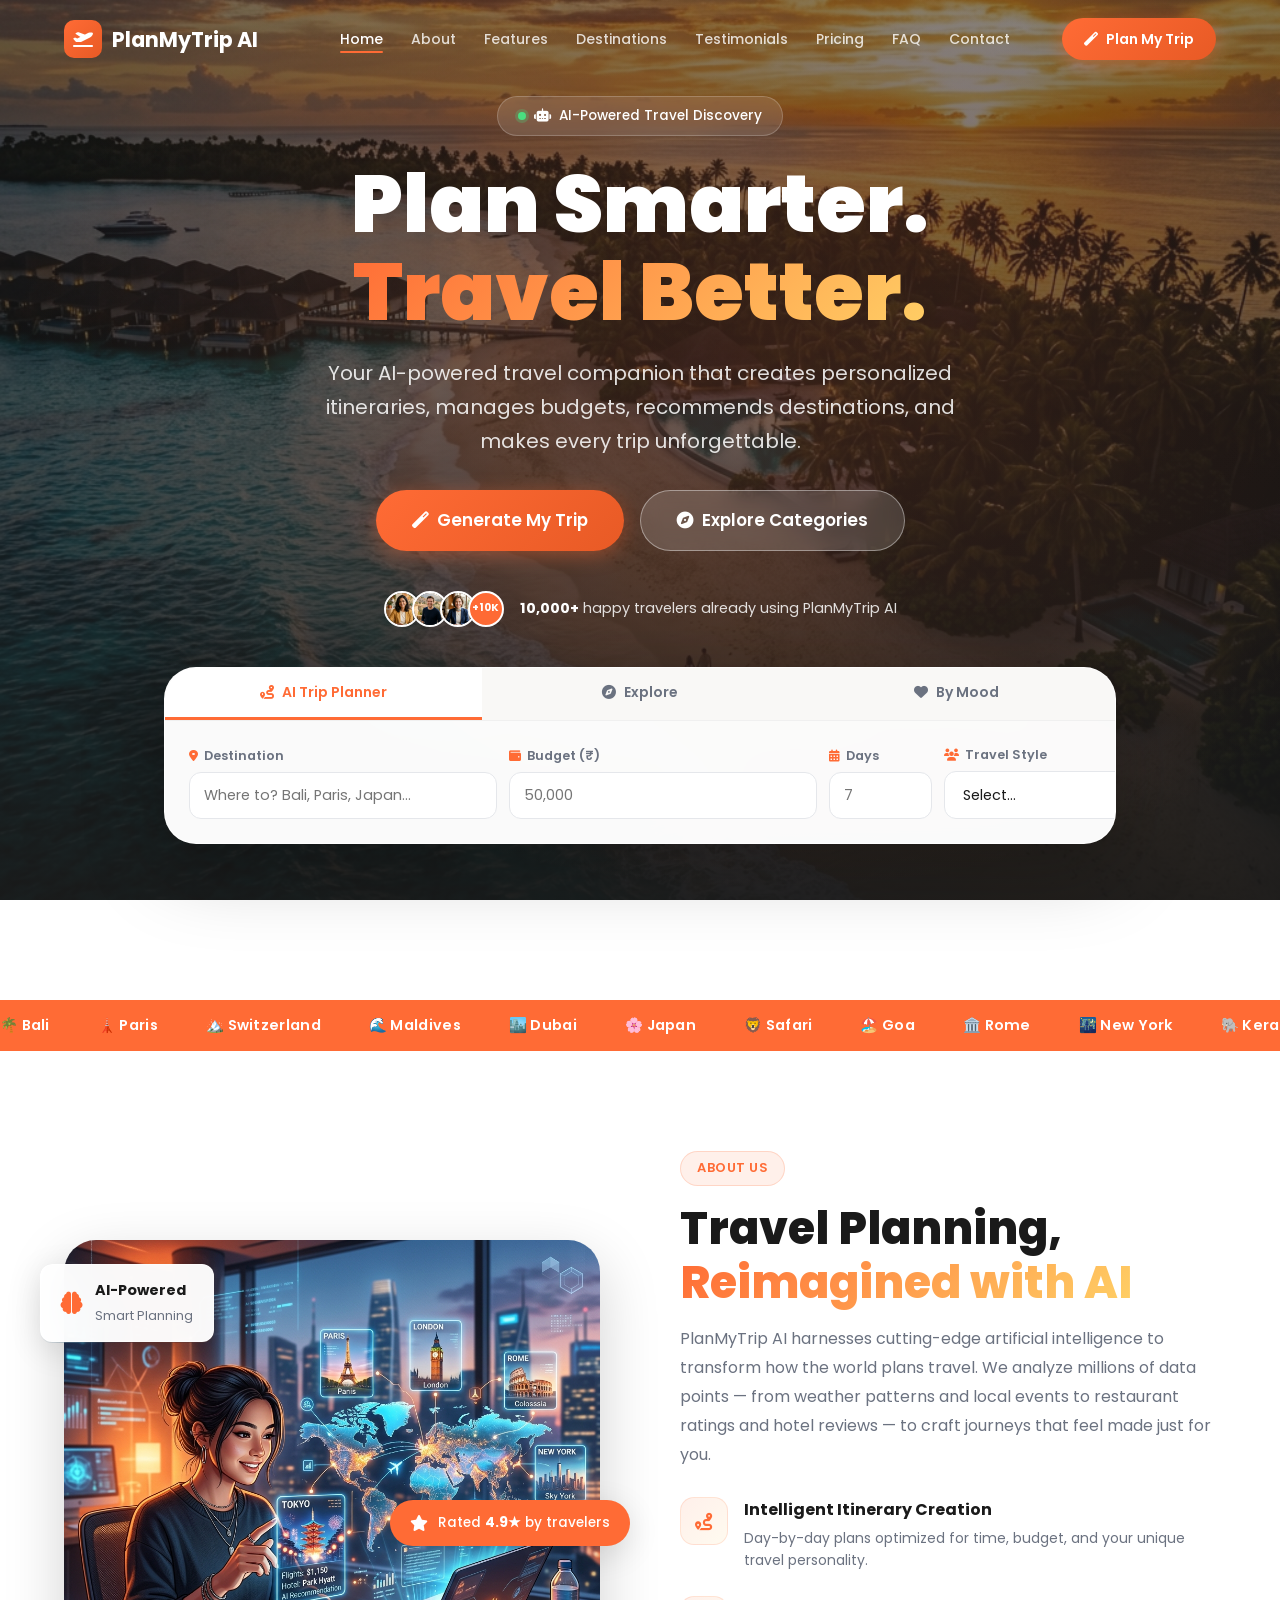
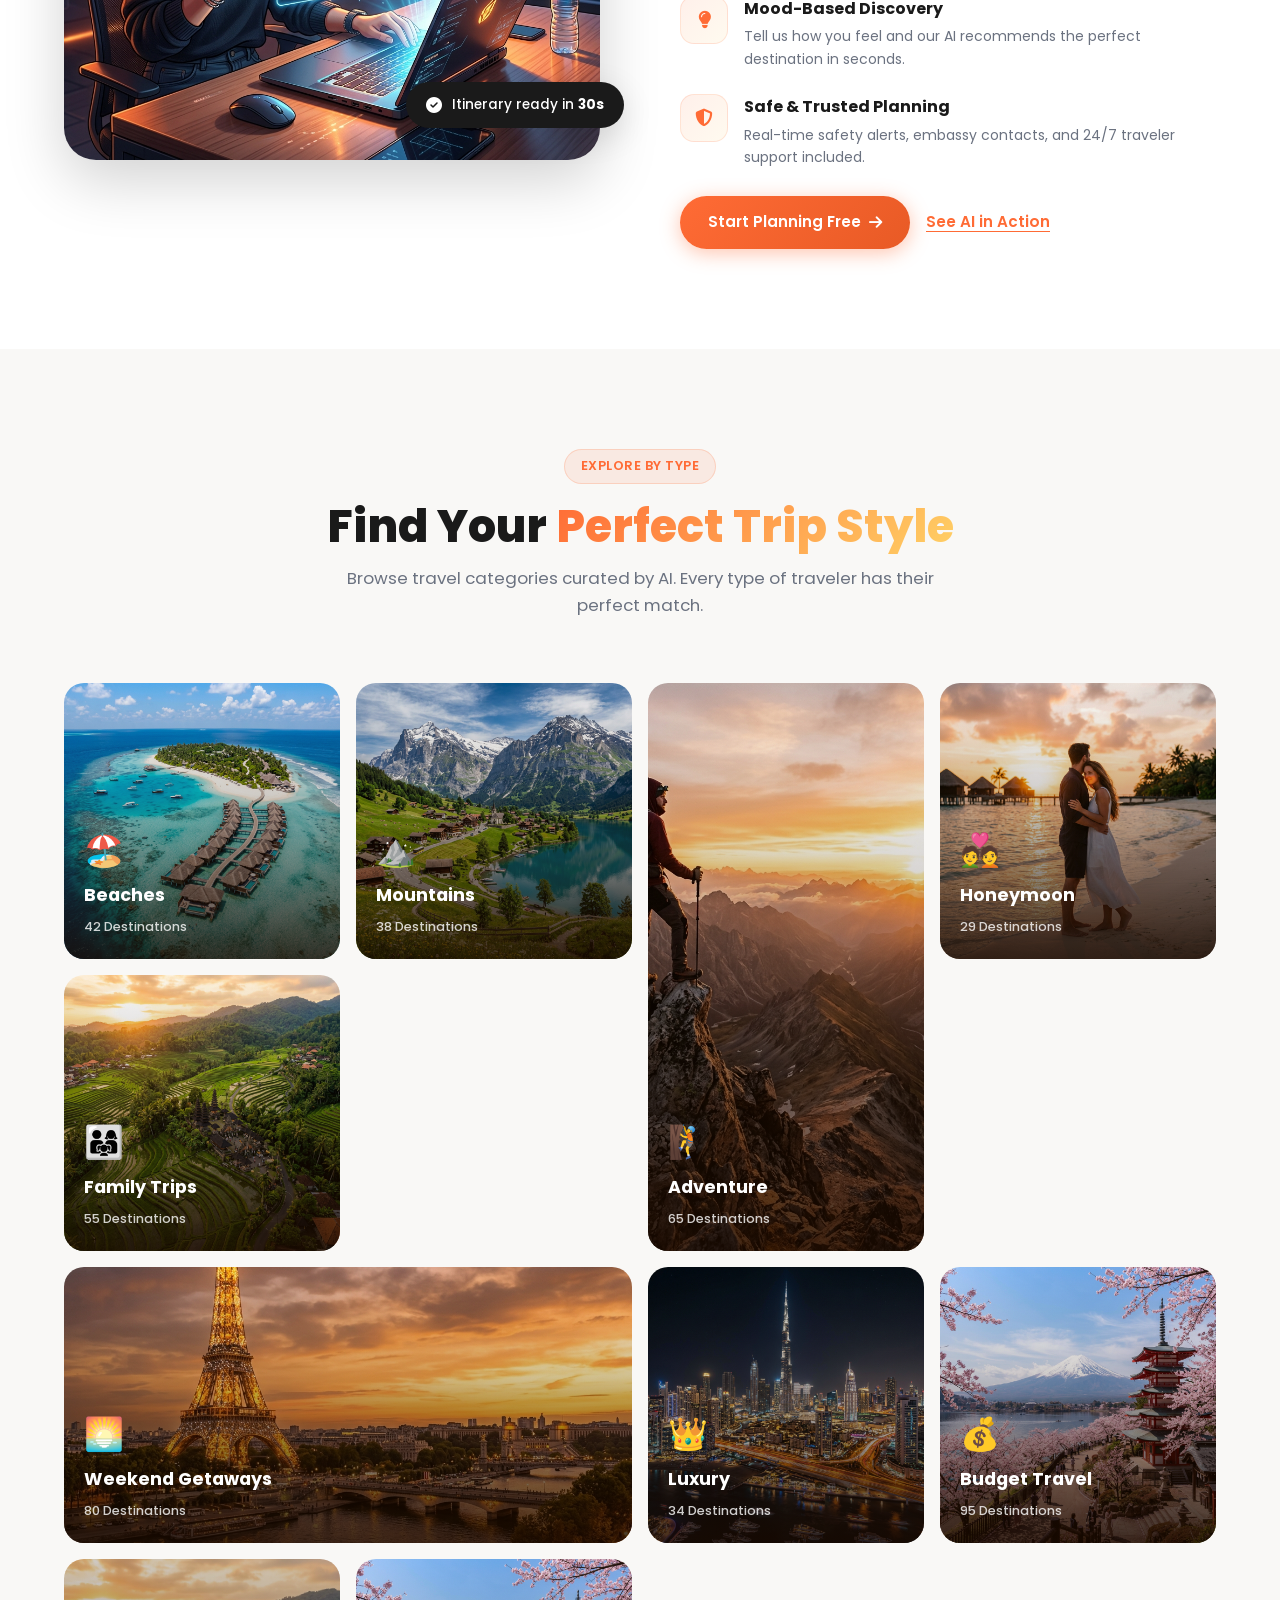
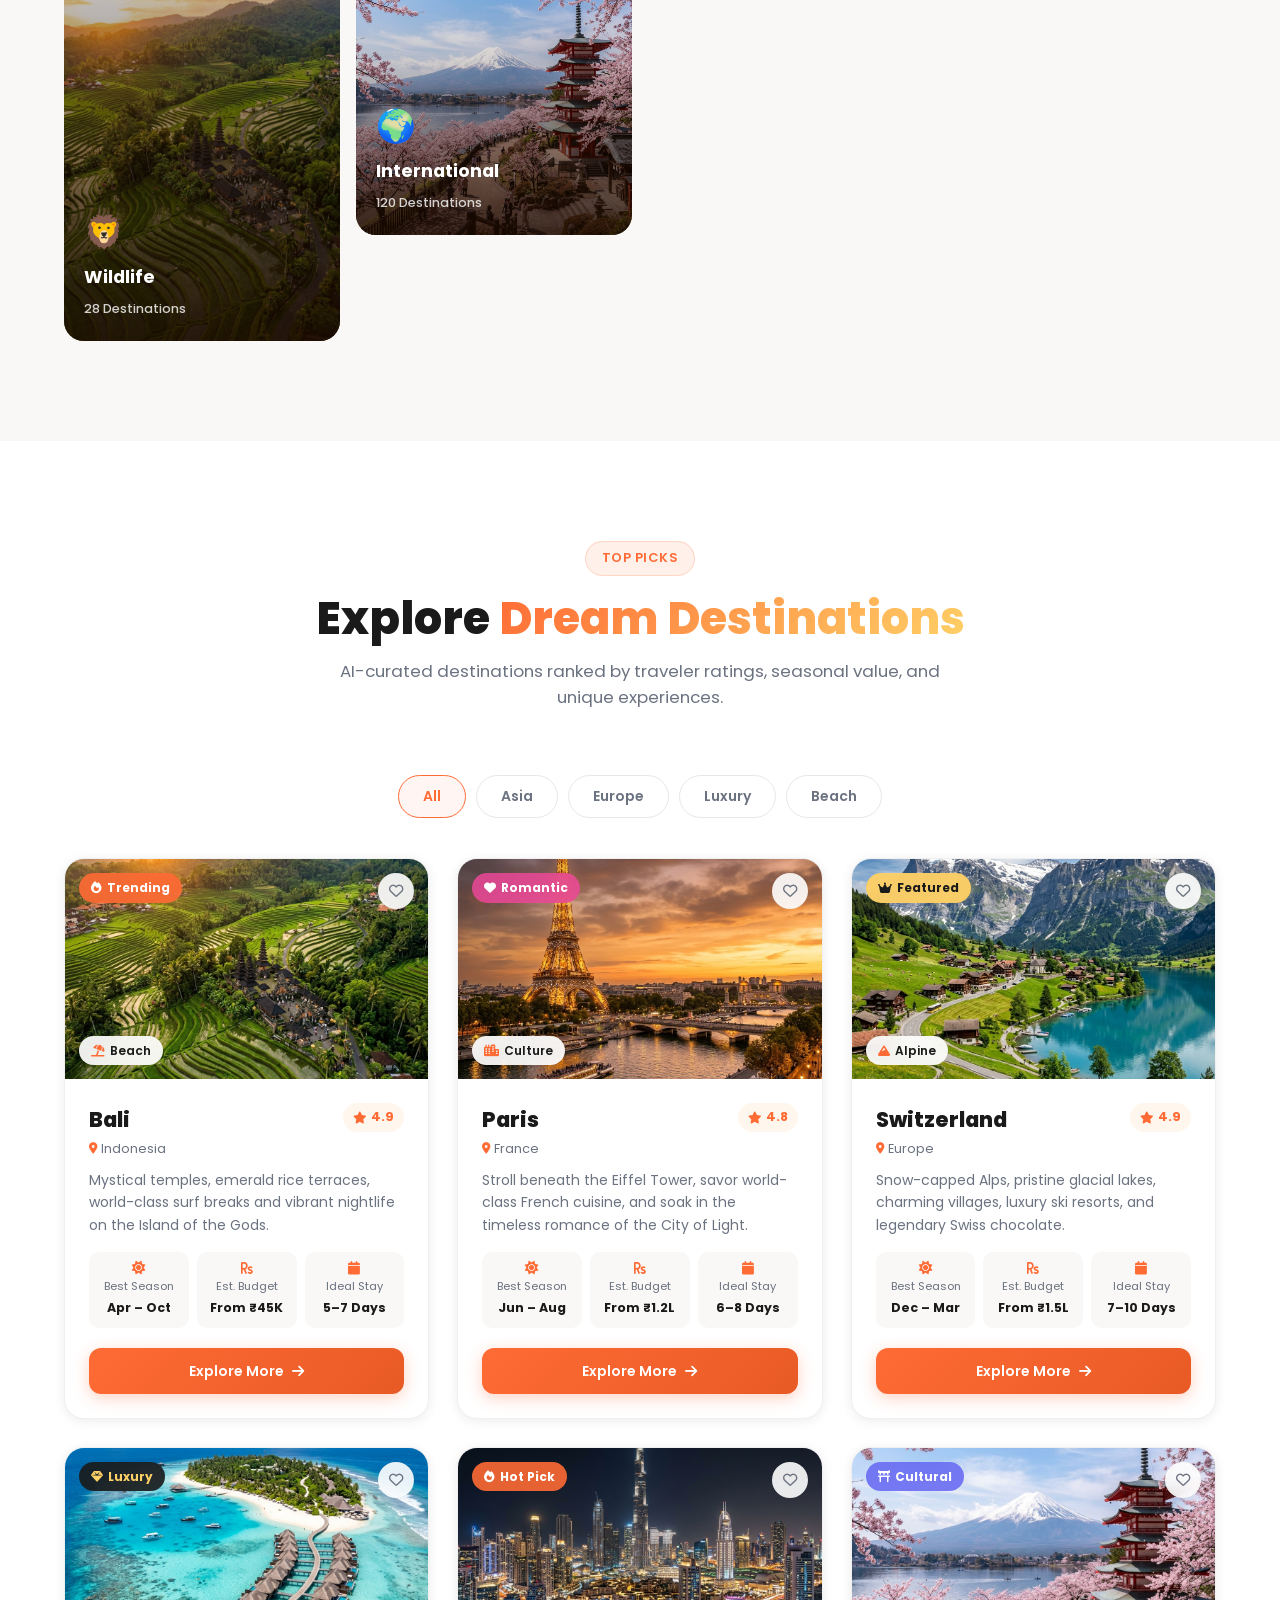
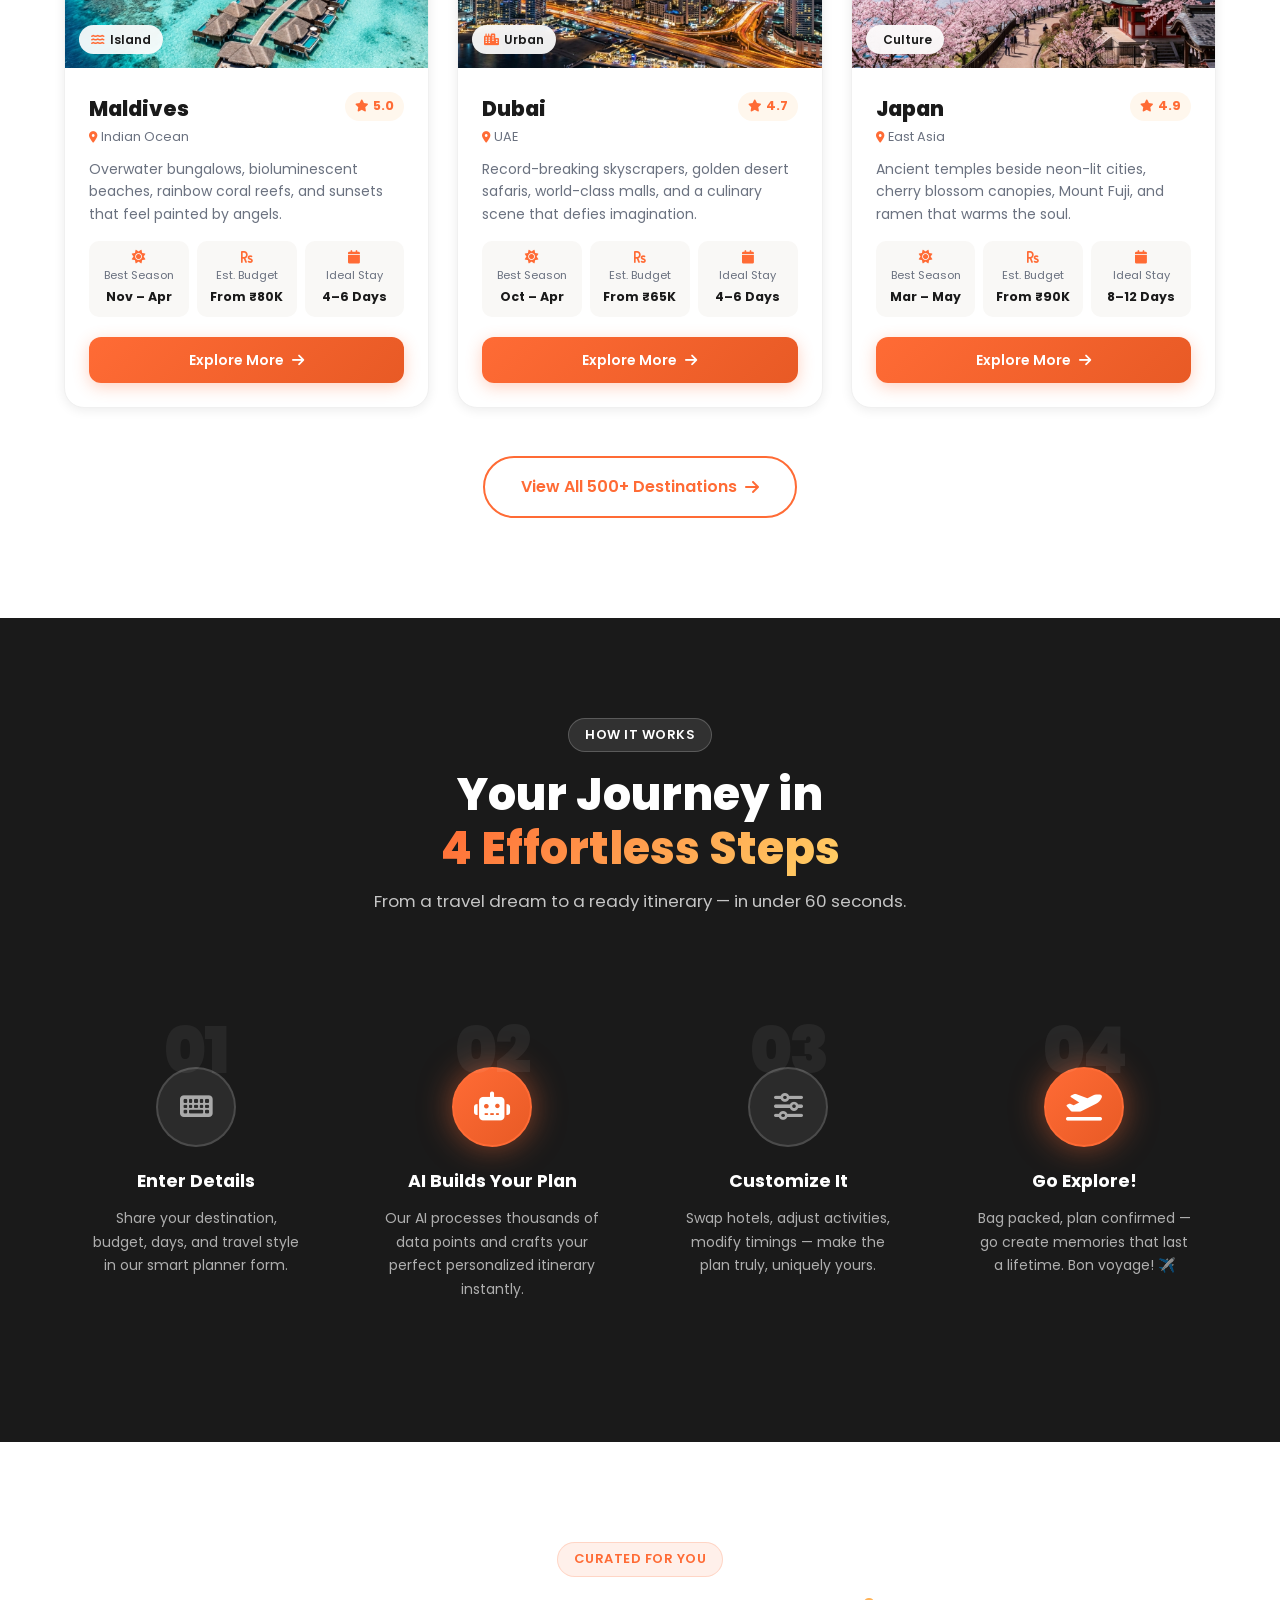
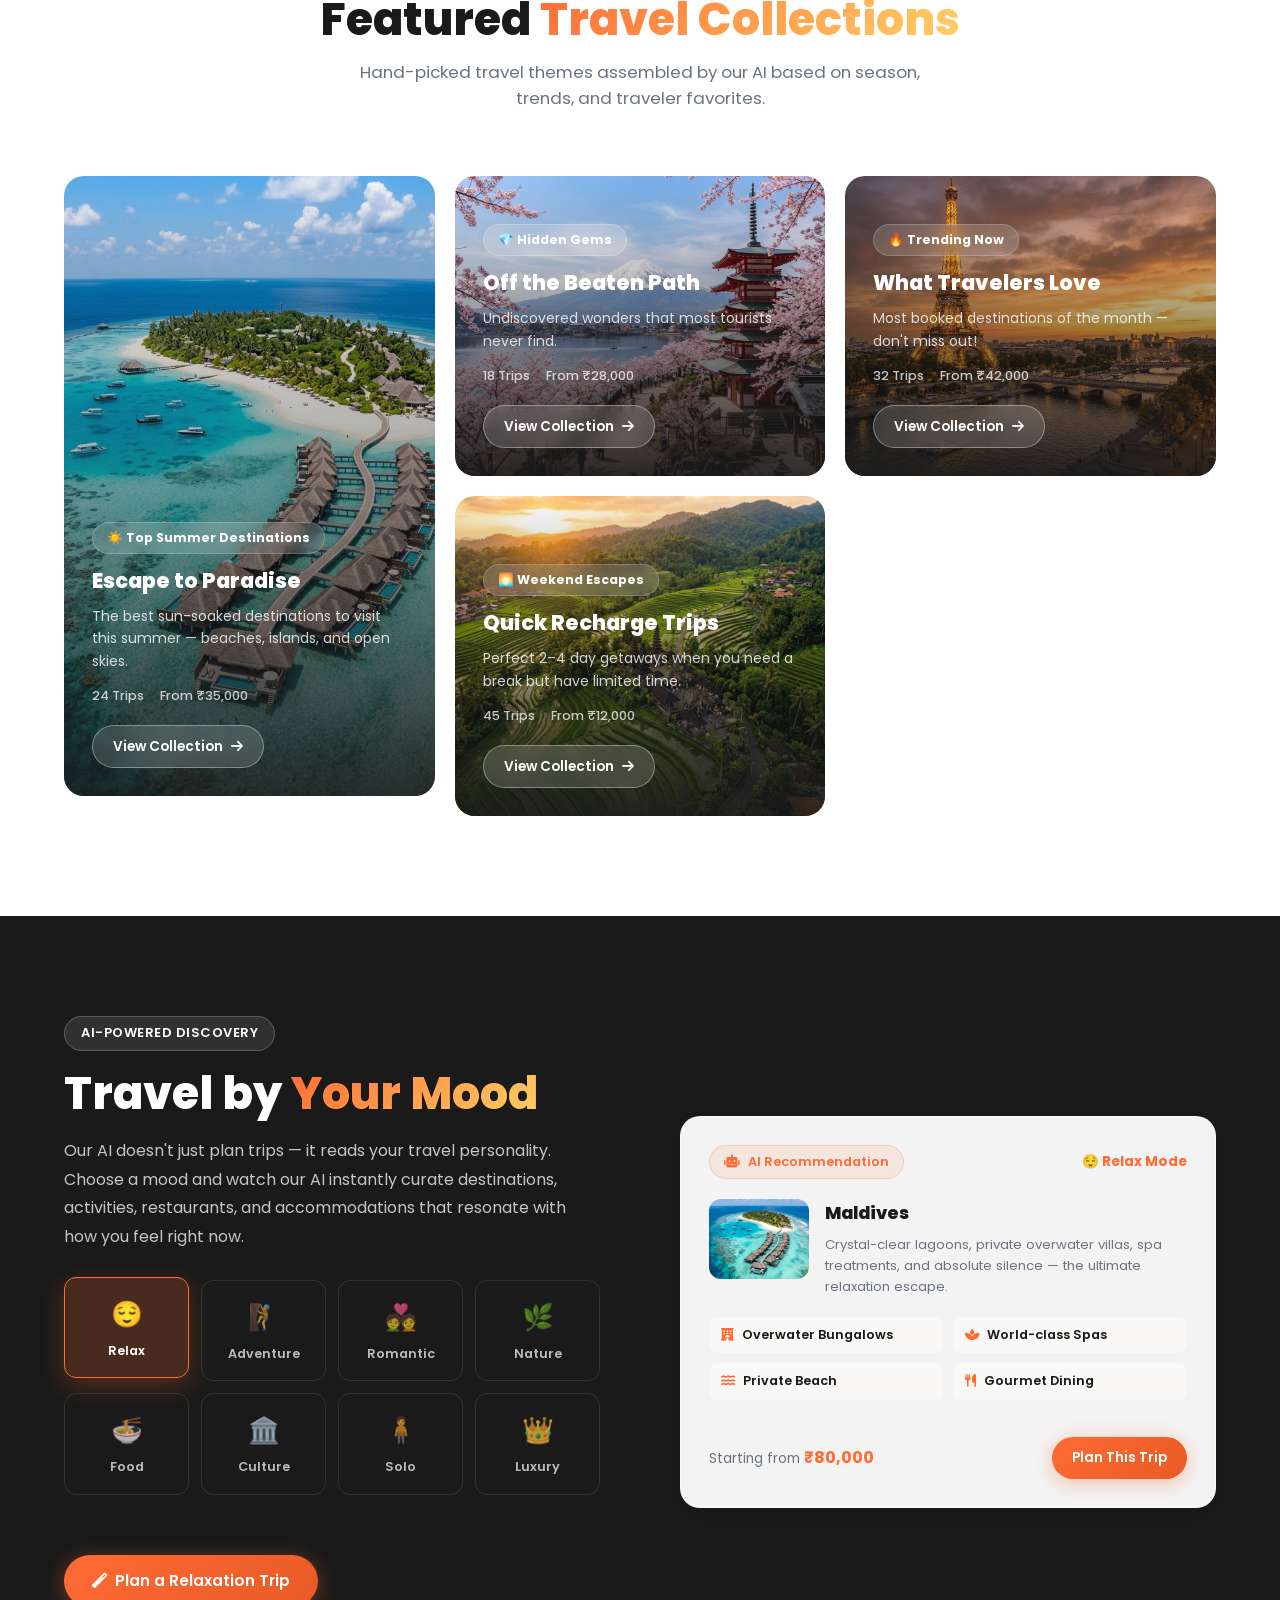
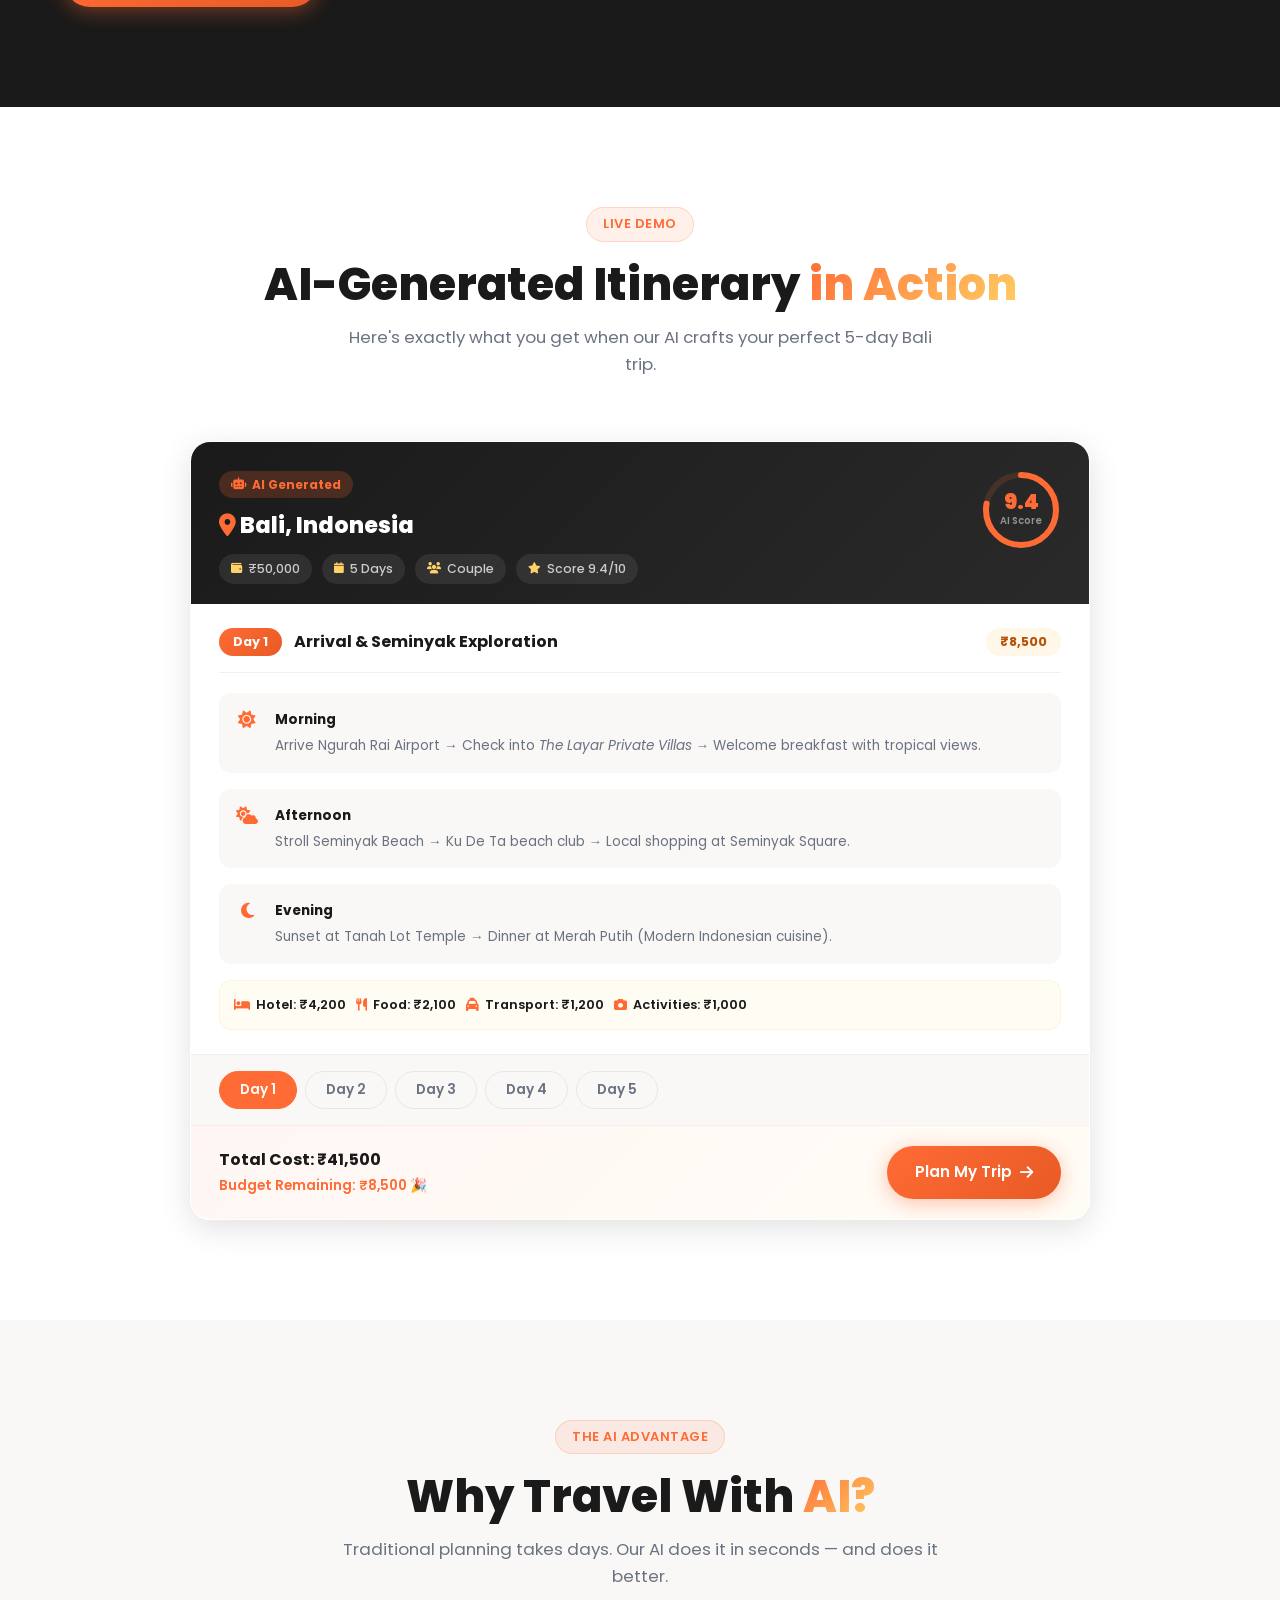
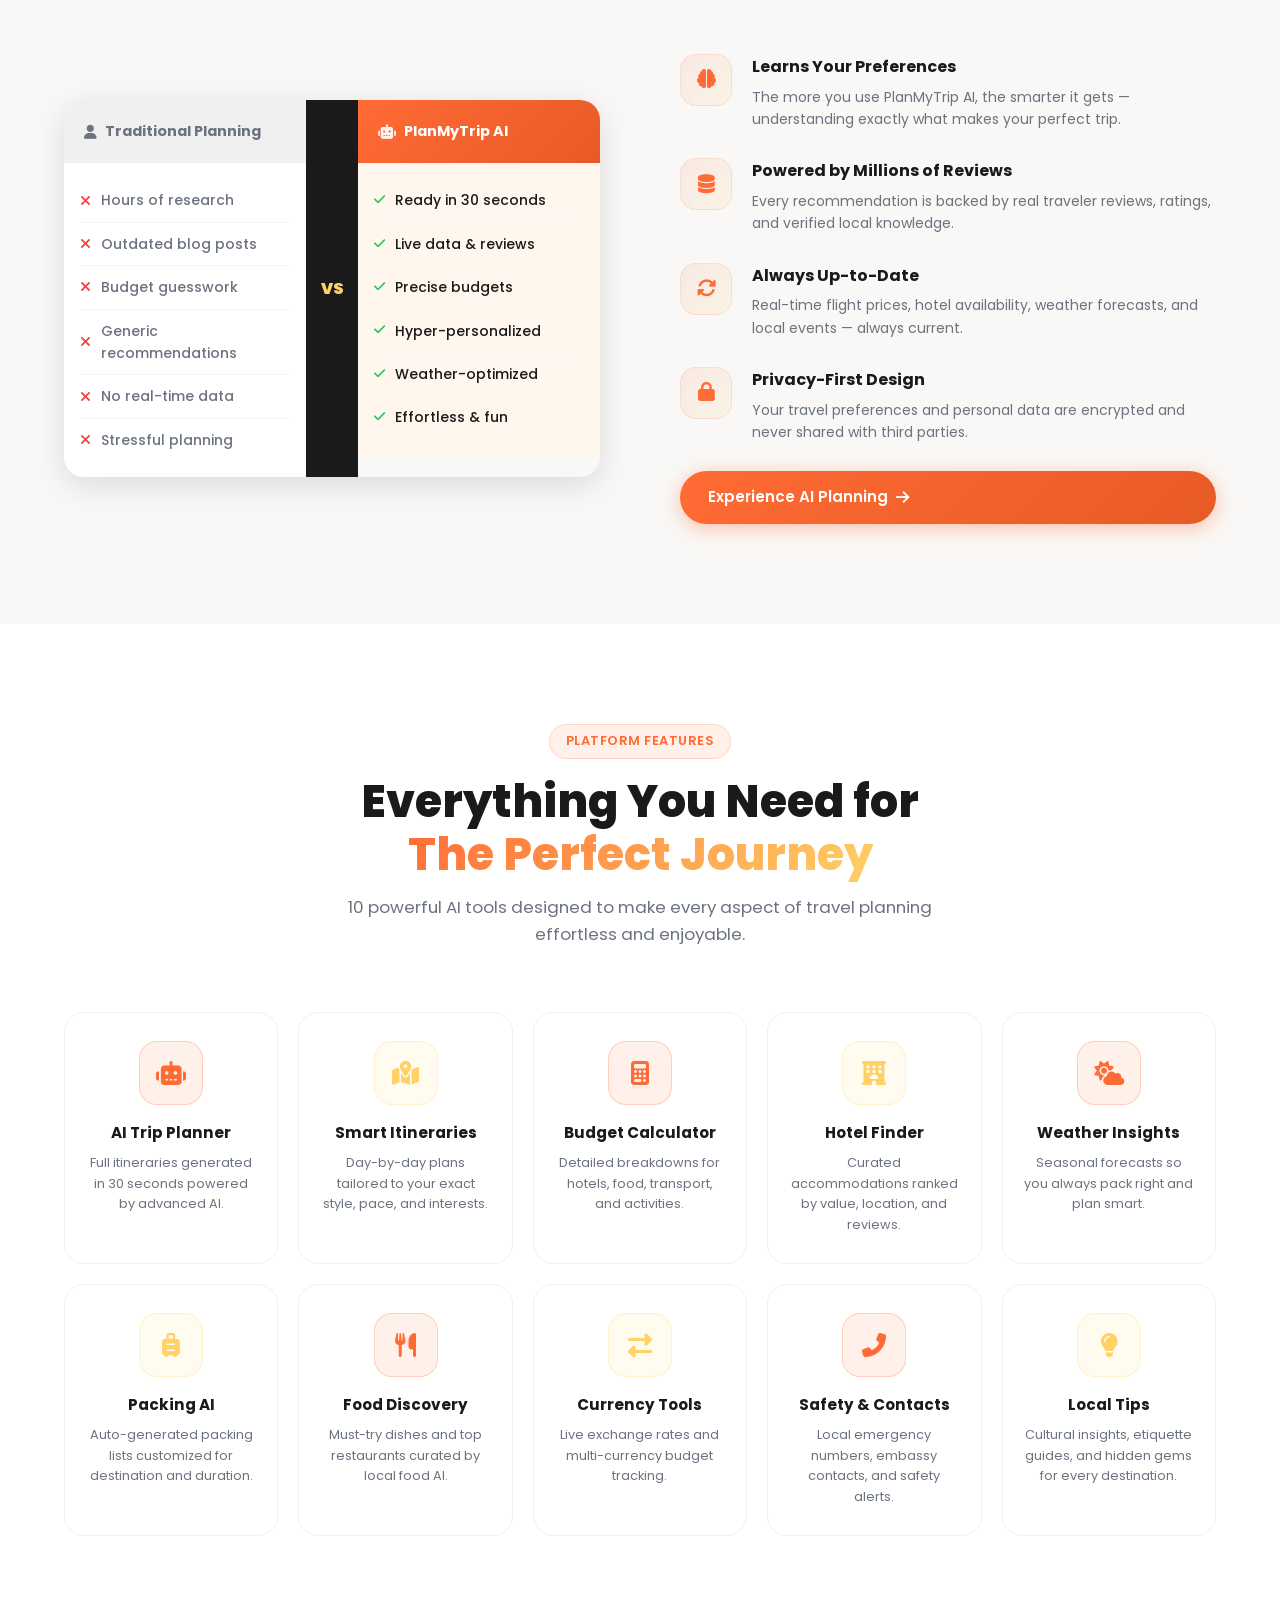
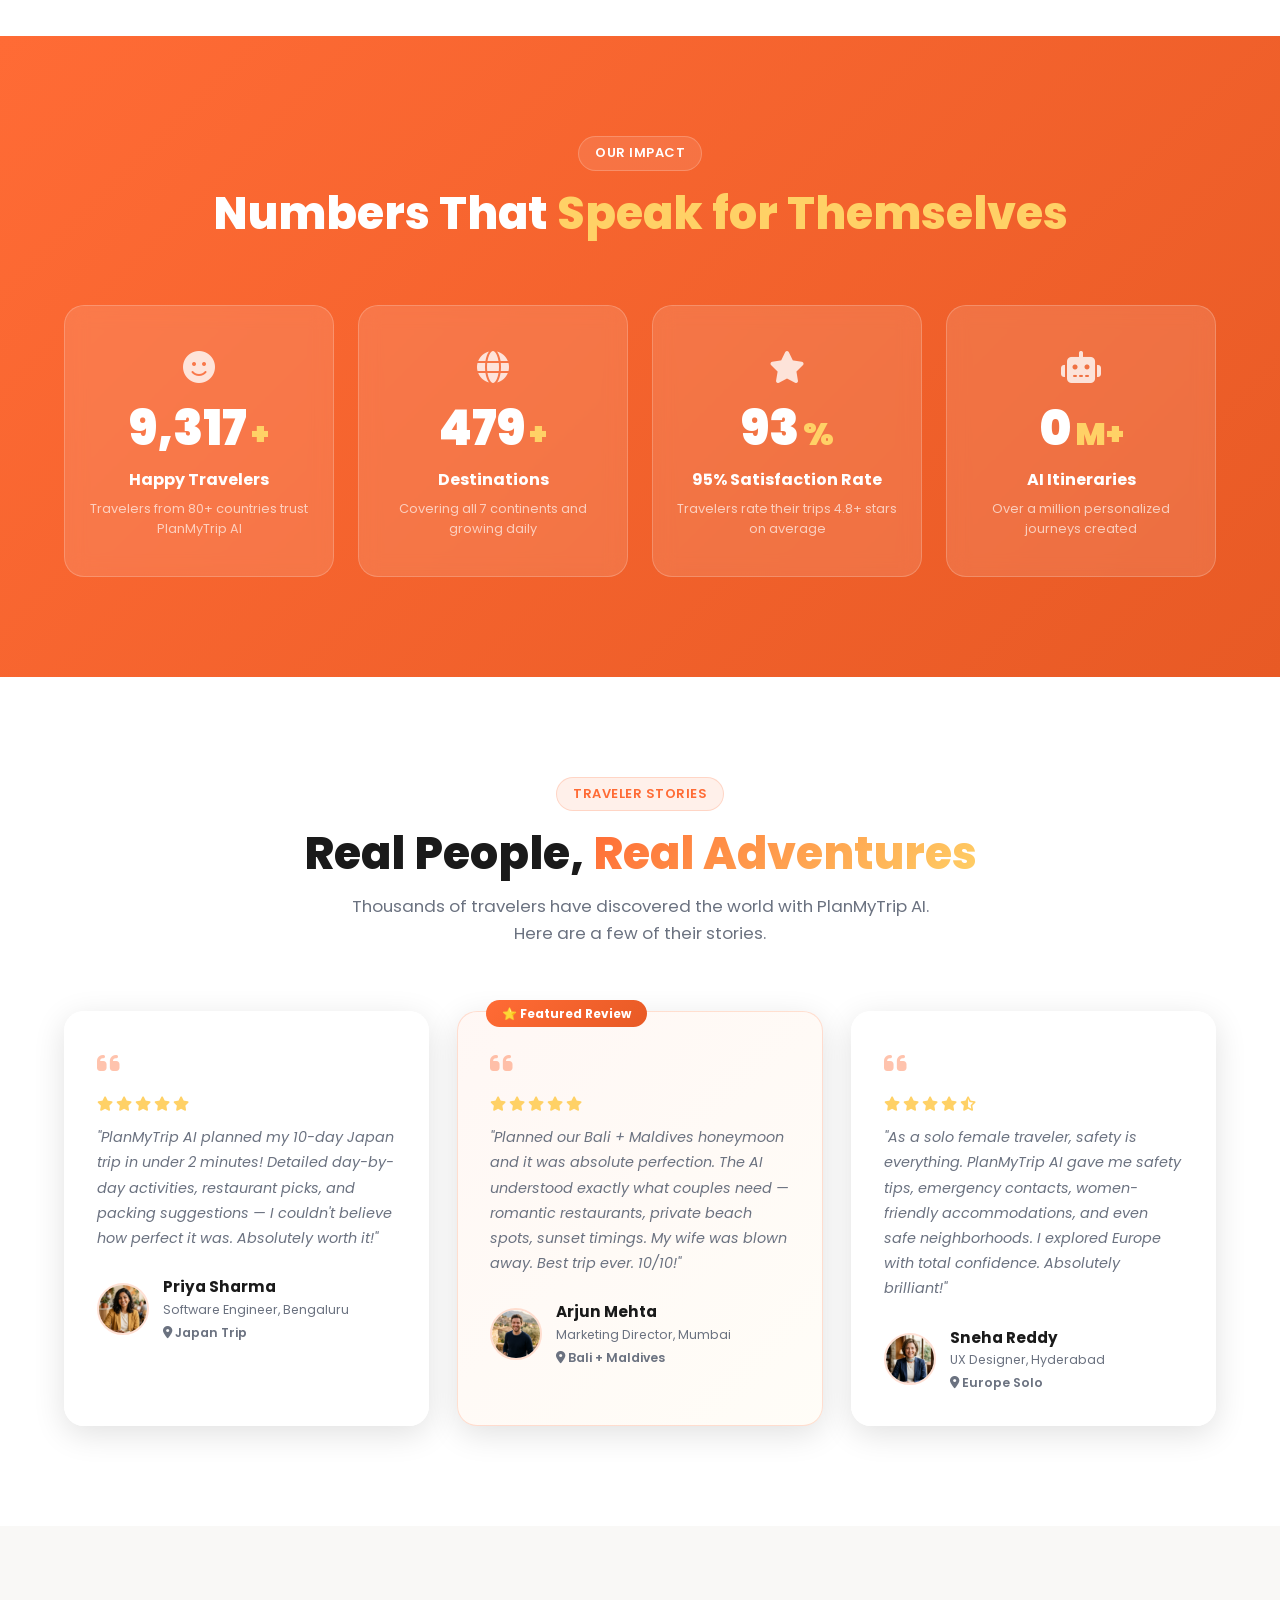
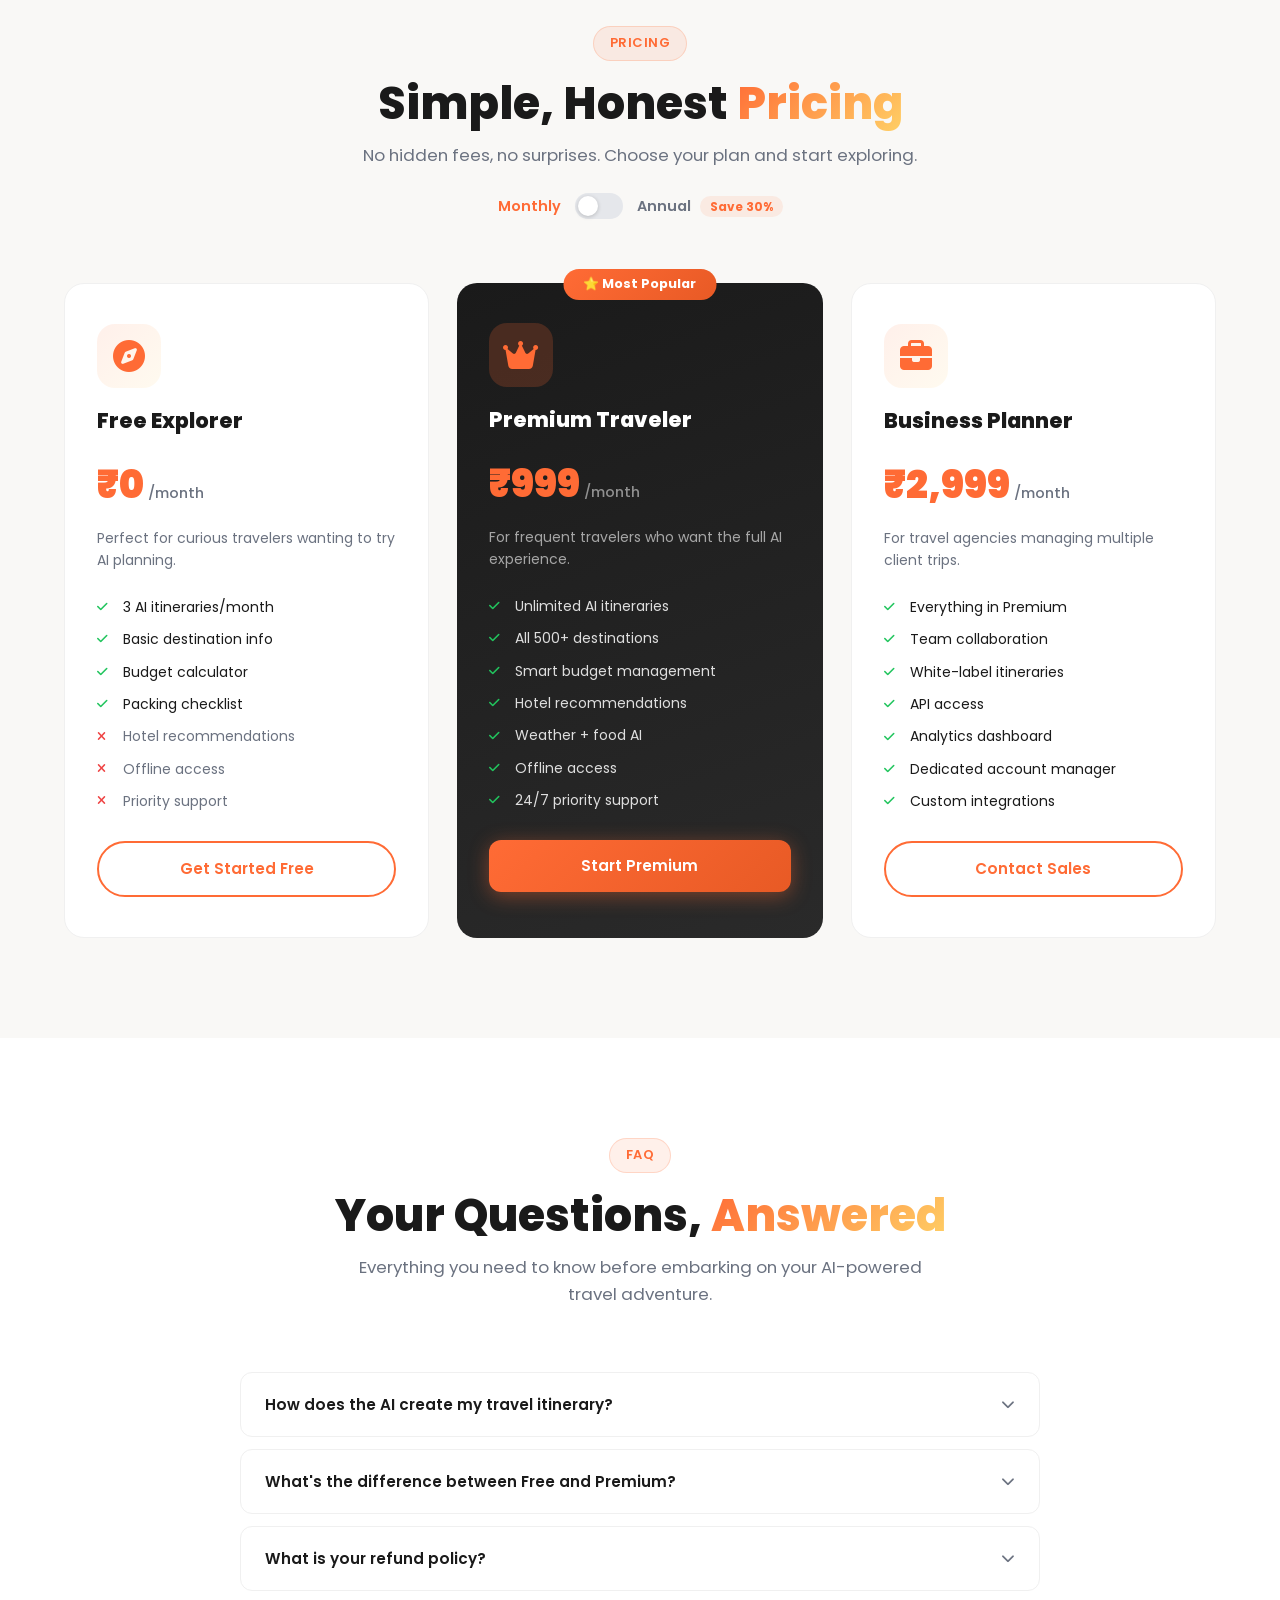
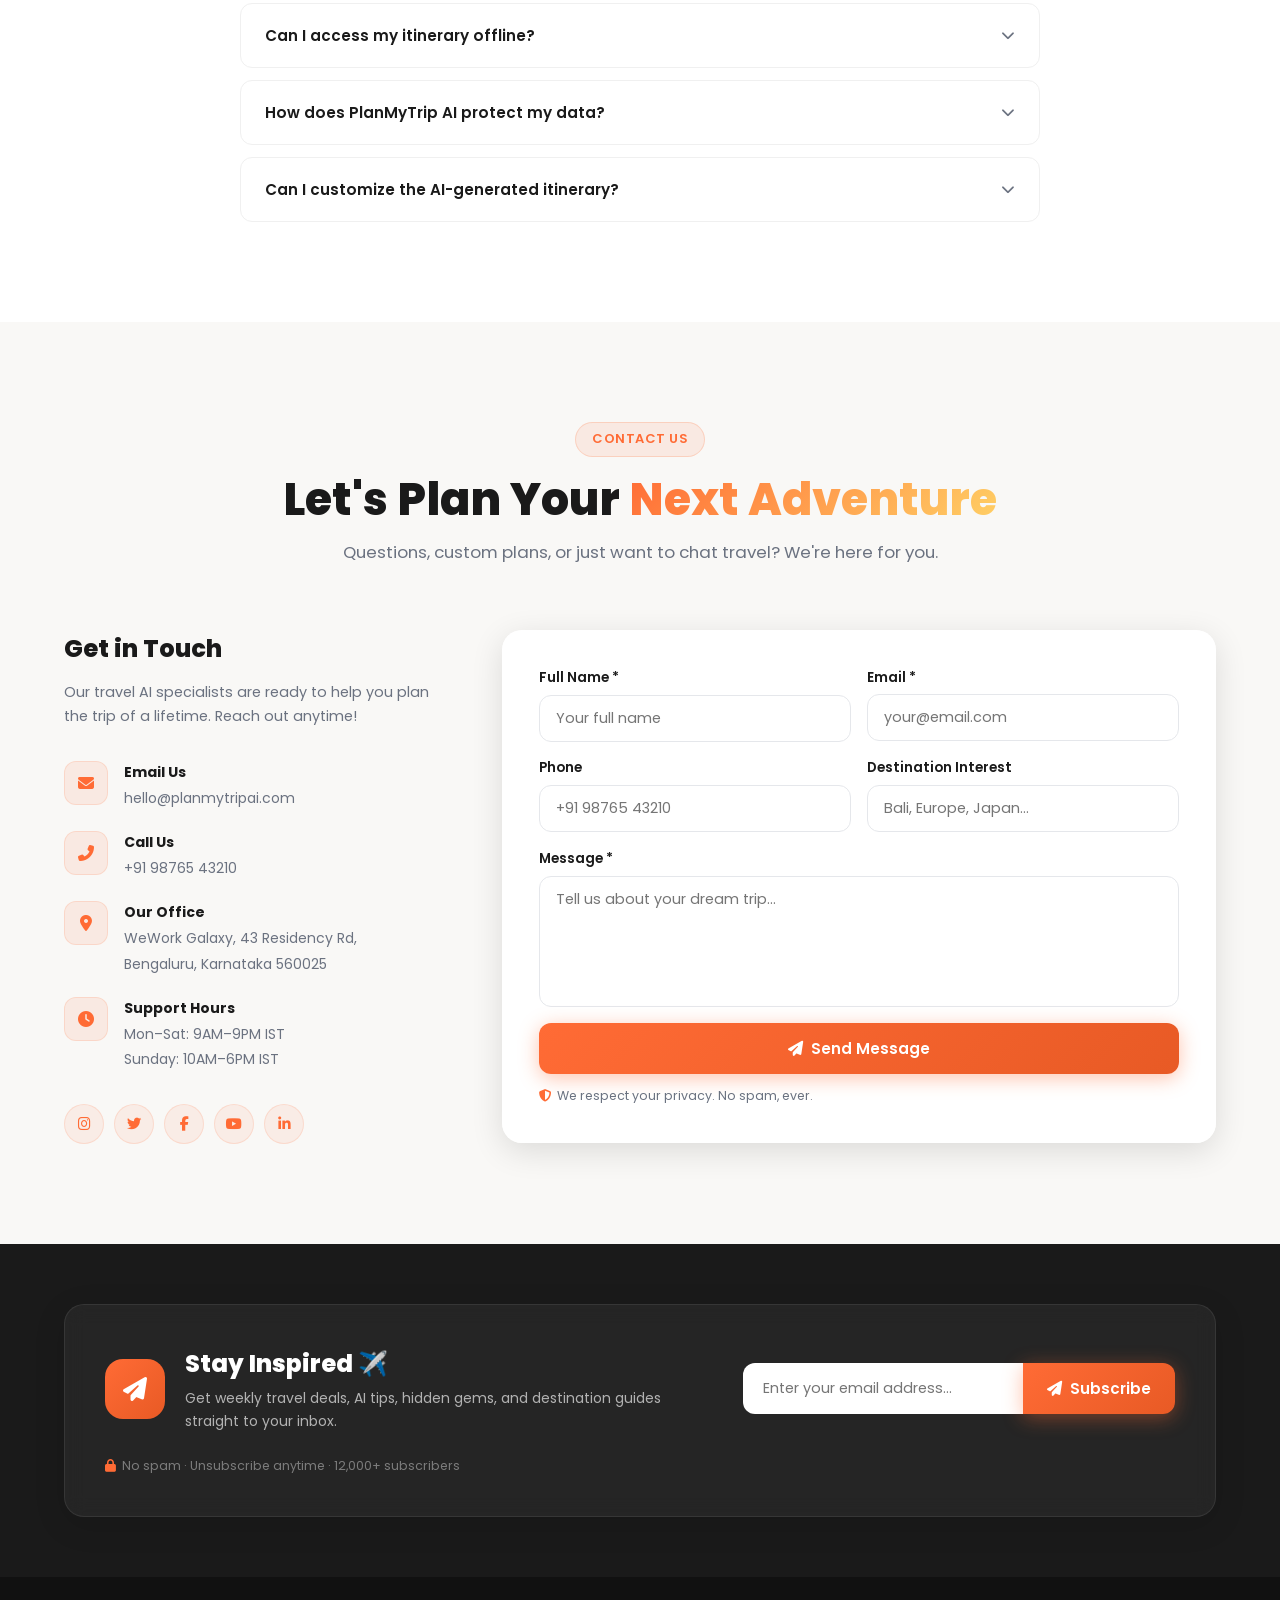
==== commit c9941474: "feat: add full AI trip planner page - opens in new tab with itinerary builder" ====
--- a/index.html
+++ b/index.html
@@ -81,7 +81,7 @@
       </h1>
       <p class="hero-subtitle animate-in delay-2">Your AI-powered travel companion that creates personalized itineraries, manages budgets, recommends destinations, and makes every trip unforgettable.</p>
       <div class="hero-actions animate-in delay-3">
-        <a href="#search-bar" class="btn-primary btn-lg pulse-btn">
+        <a href="planner.html" target="_blank" class="btn-primary btn-lg pulse-btn">
           <i class="fas fa-magic"></i> Generate My Trip
         </a>
         <a href="#categories" class="btn-glass btn-lg">
@@ -266,7 +266,7 @@
             </div>
           </div>
           <div class="about-ctas">
-            <a href="#search-bar" class="btn-primary">Start Planning Free <i class="fas fa-arrow-right"></i></a>
+            <a href="planner.html" target="_blank" class="btn-primary">Start Planning Free <i class="fas fa-arrow-right"></i></a>
             <a href="#ai-inspiration" class="btn-ghost">See AI in Action</a>
           </div>
         </div>
--- a/style.css
+++ b/style.css
@@ -259,8 +259,9 @@
 .hero {
   position: relative; min-height: 100vh;
   display: flex; flex-direction: column; align-items: center;
-  justify-content: center; overflow: hidden;
+  justify-content: center; overflow: visible;
   padding-top: 80px;
+  padding-bottom: 120px;
 }
 .hero-bg {
   position: absolute; inset: 0;
@@ -340,9 +341,9 @@
 
 /* HERO SEARCH WRAPPER */
 .hero-search-wrapper {
-  position: relative; z-index: 2; width: 100%;
+  position: relative; z-index: 10; width: 100%;
   max-width: 1000px; padding: 0 24px;
-  margin-bottom: -60px;
+  margin-bottom: -80px;
 }
 .search-card {
   background: rgba(255,255,255,0.98); border-radius: var(--radius-lg);
@@ -431,7 +432,8 @@
 .marquee-strip {
   background: var(--orange);
   padding: 14px 0; overflow: hidden;
-  margin-top: 80px;
+  margin-top: 100px;
+  position: relative; z-index: 5;
 }
 .marquee-track {
   display: flex; gap: 48px; white-space: nowrap;
